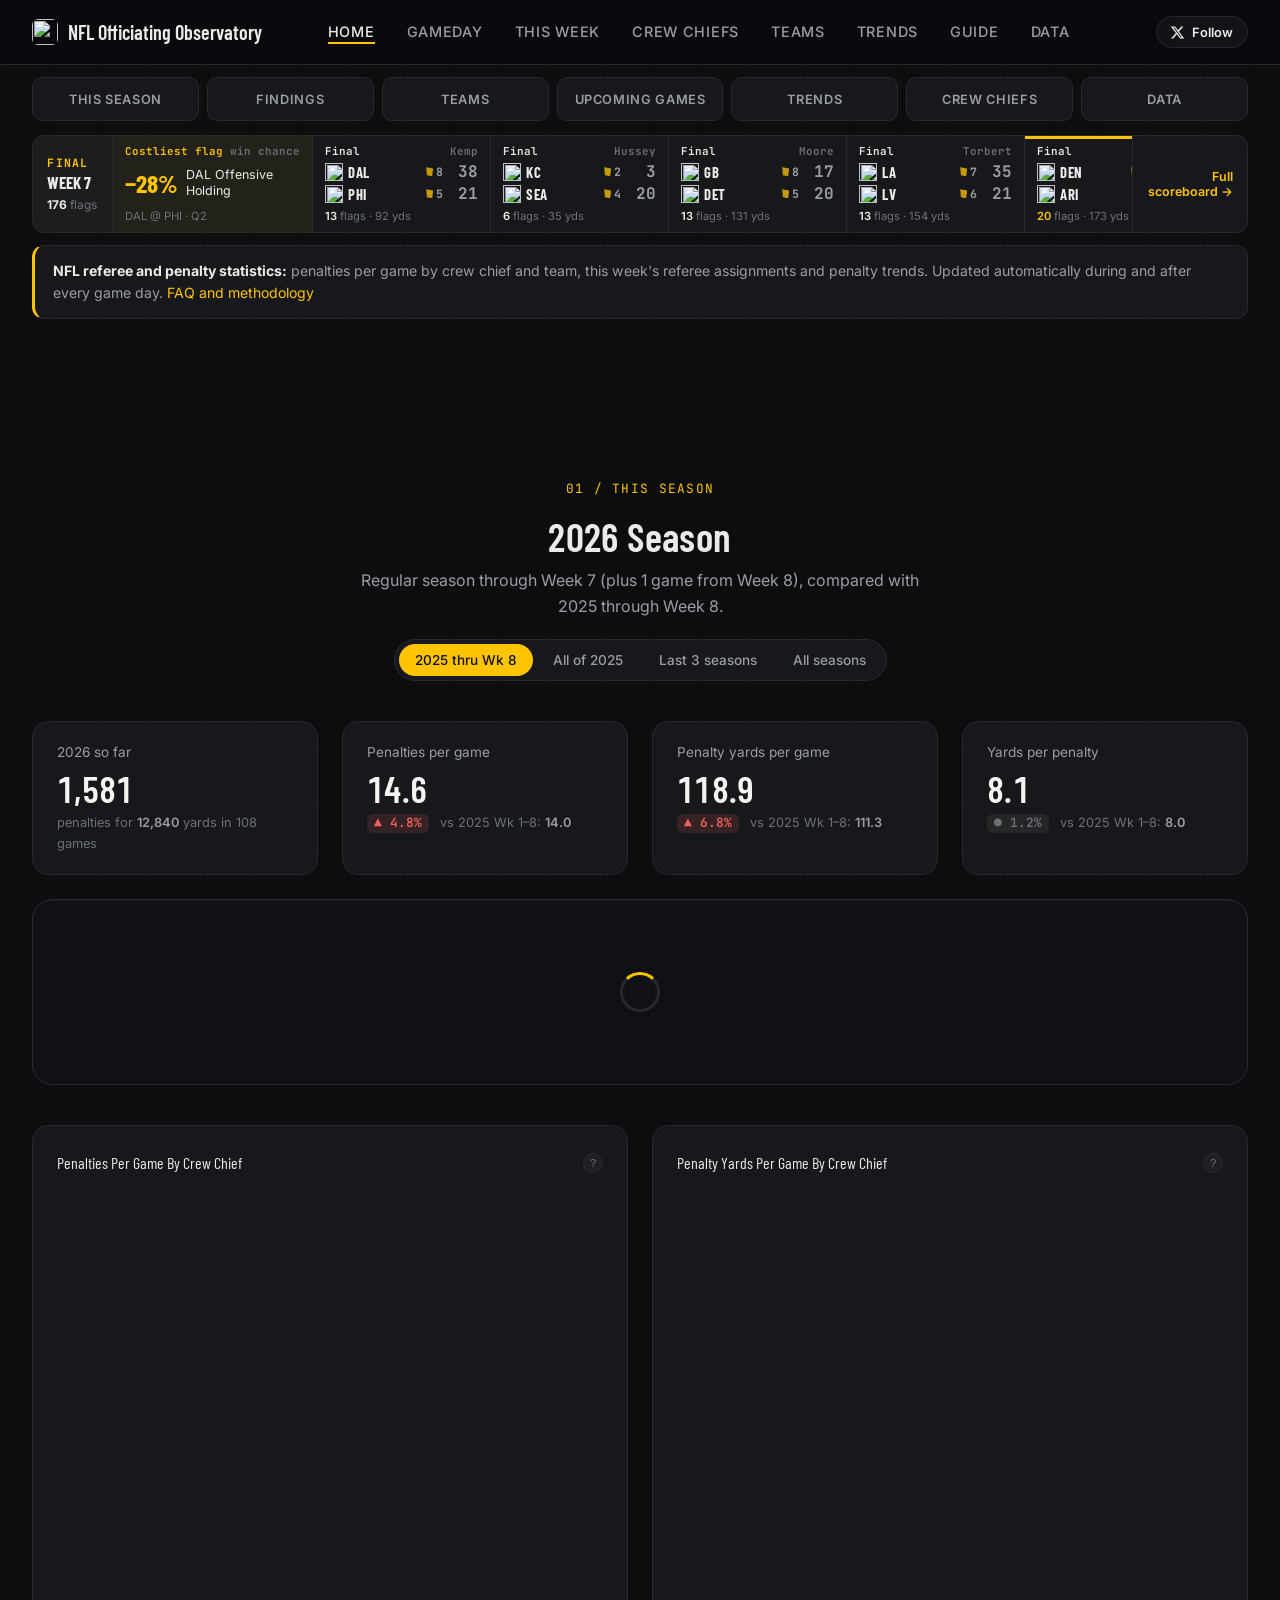
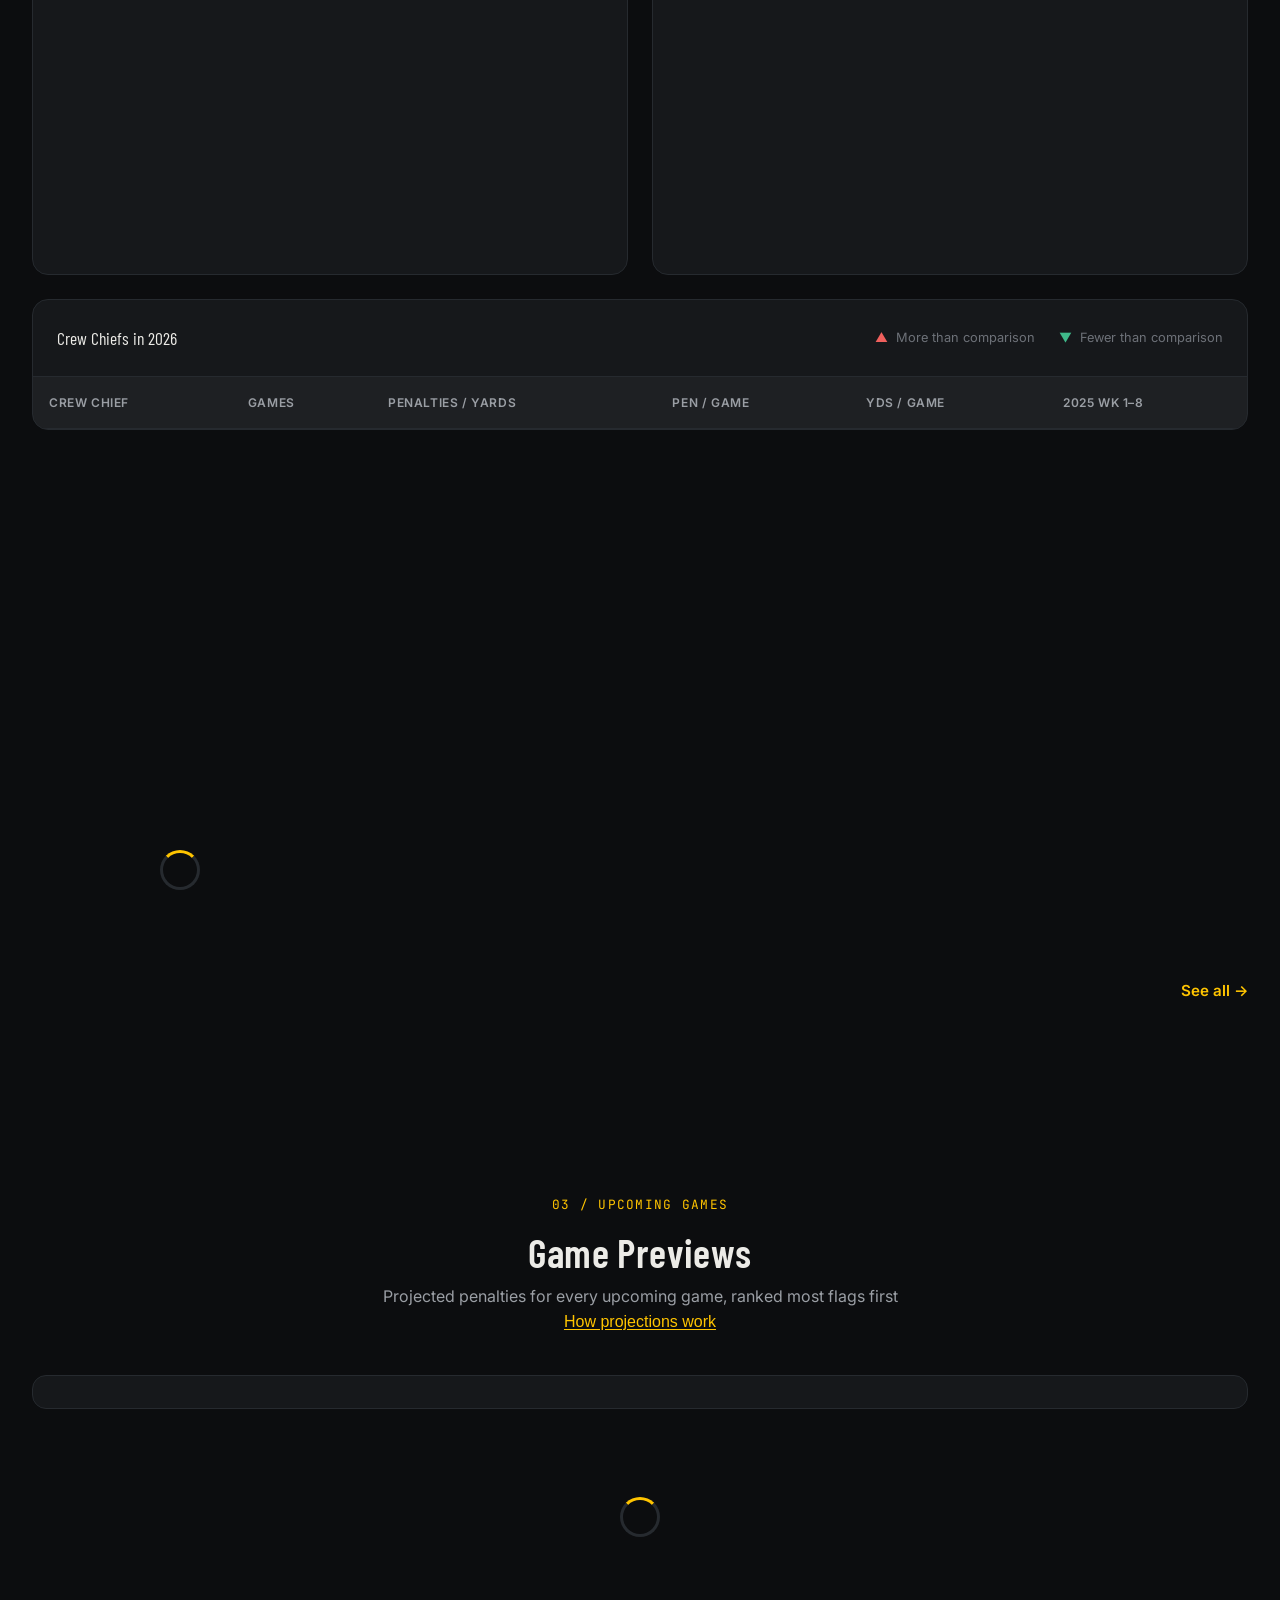
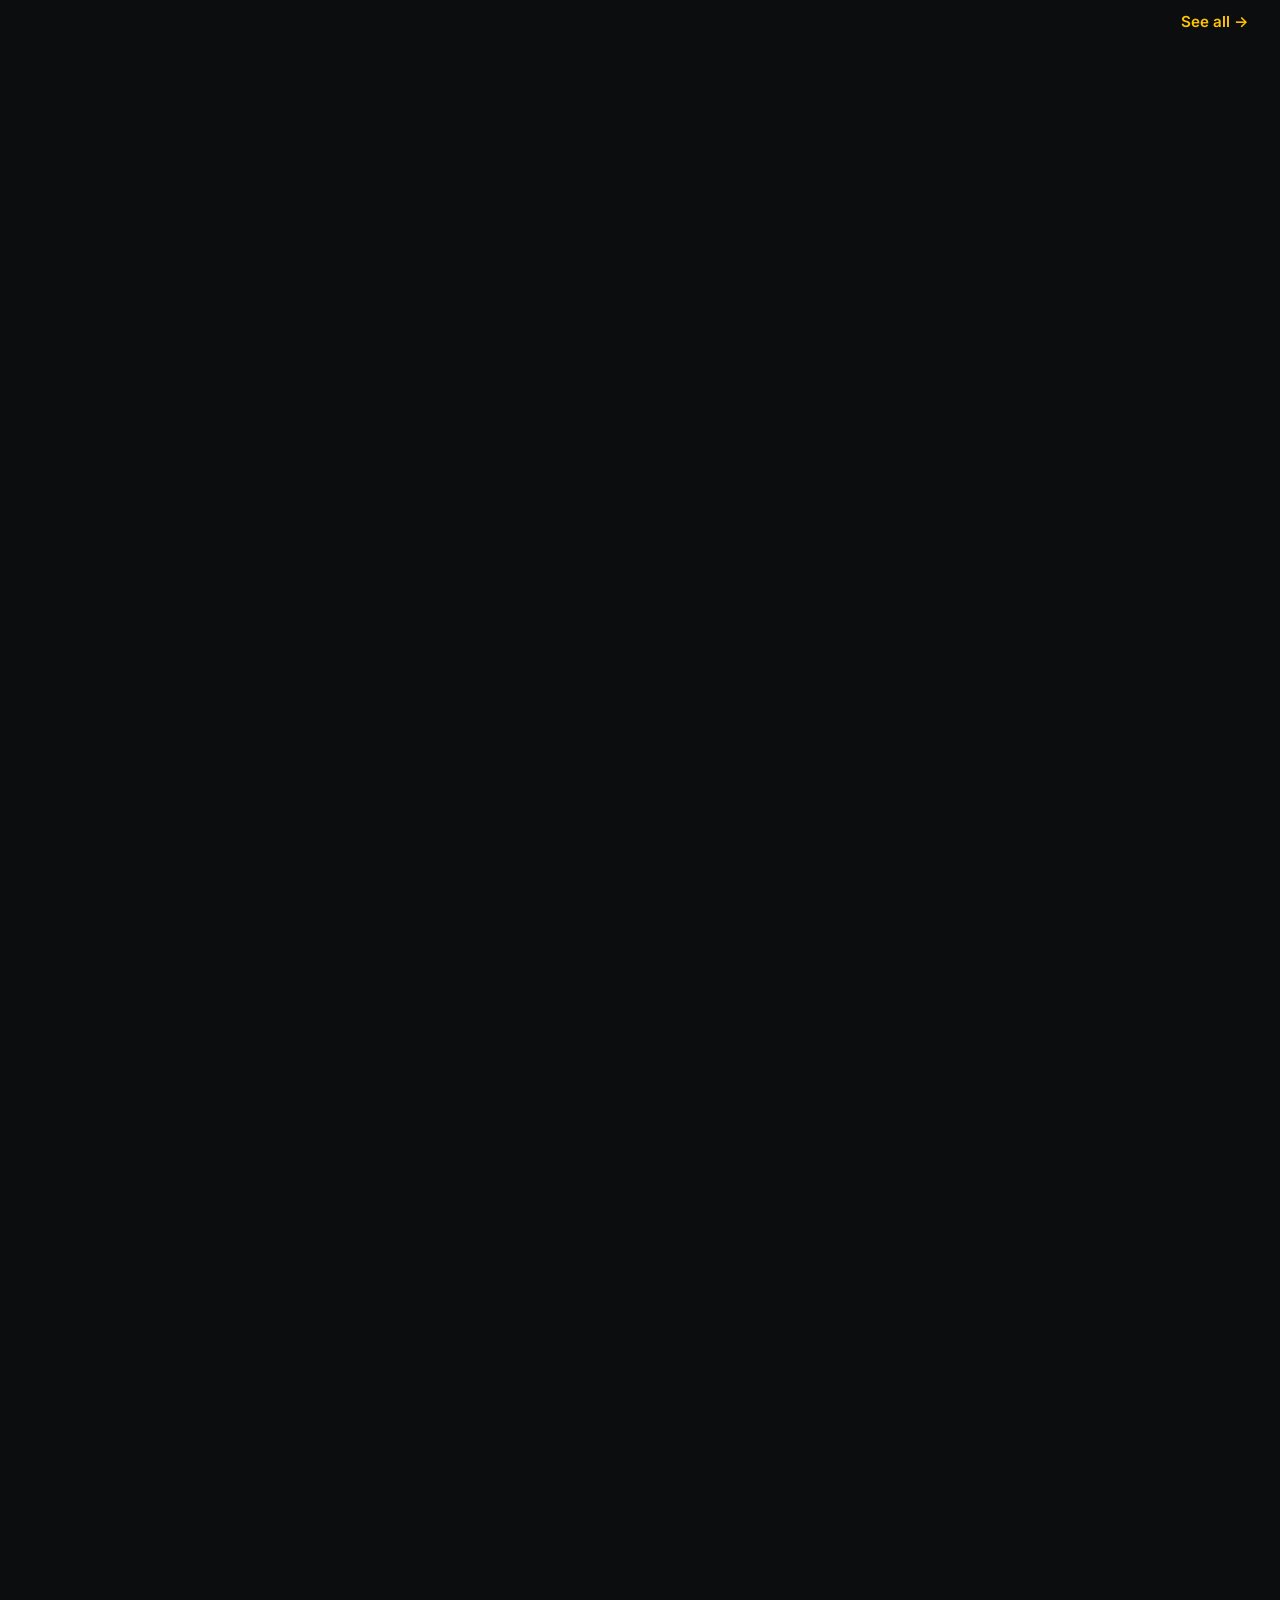
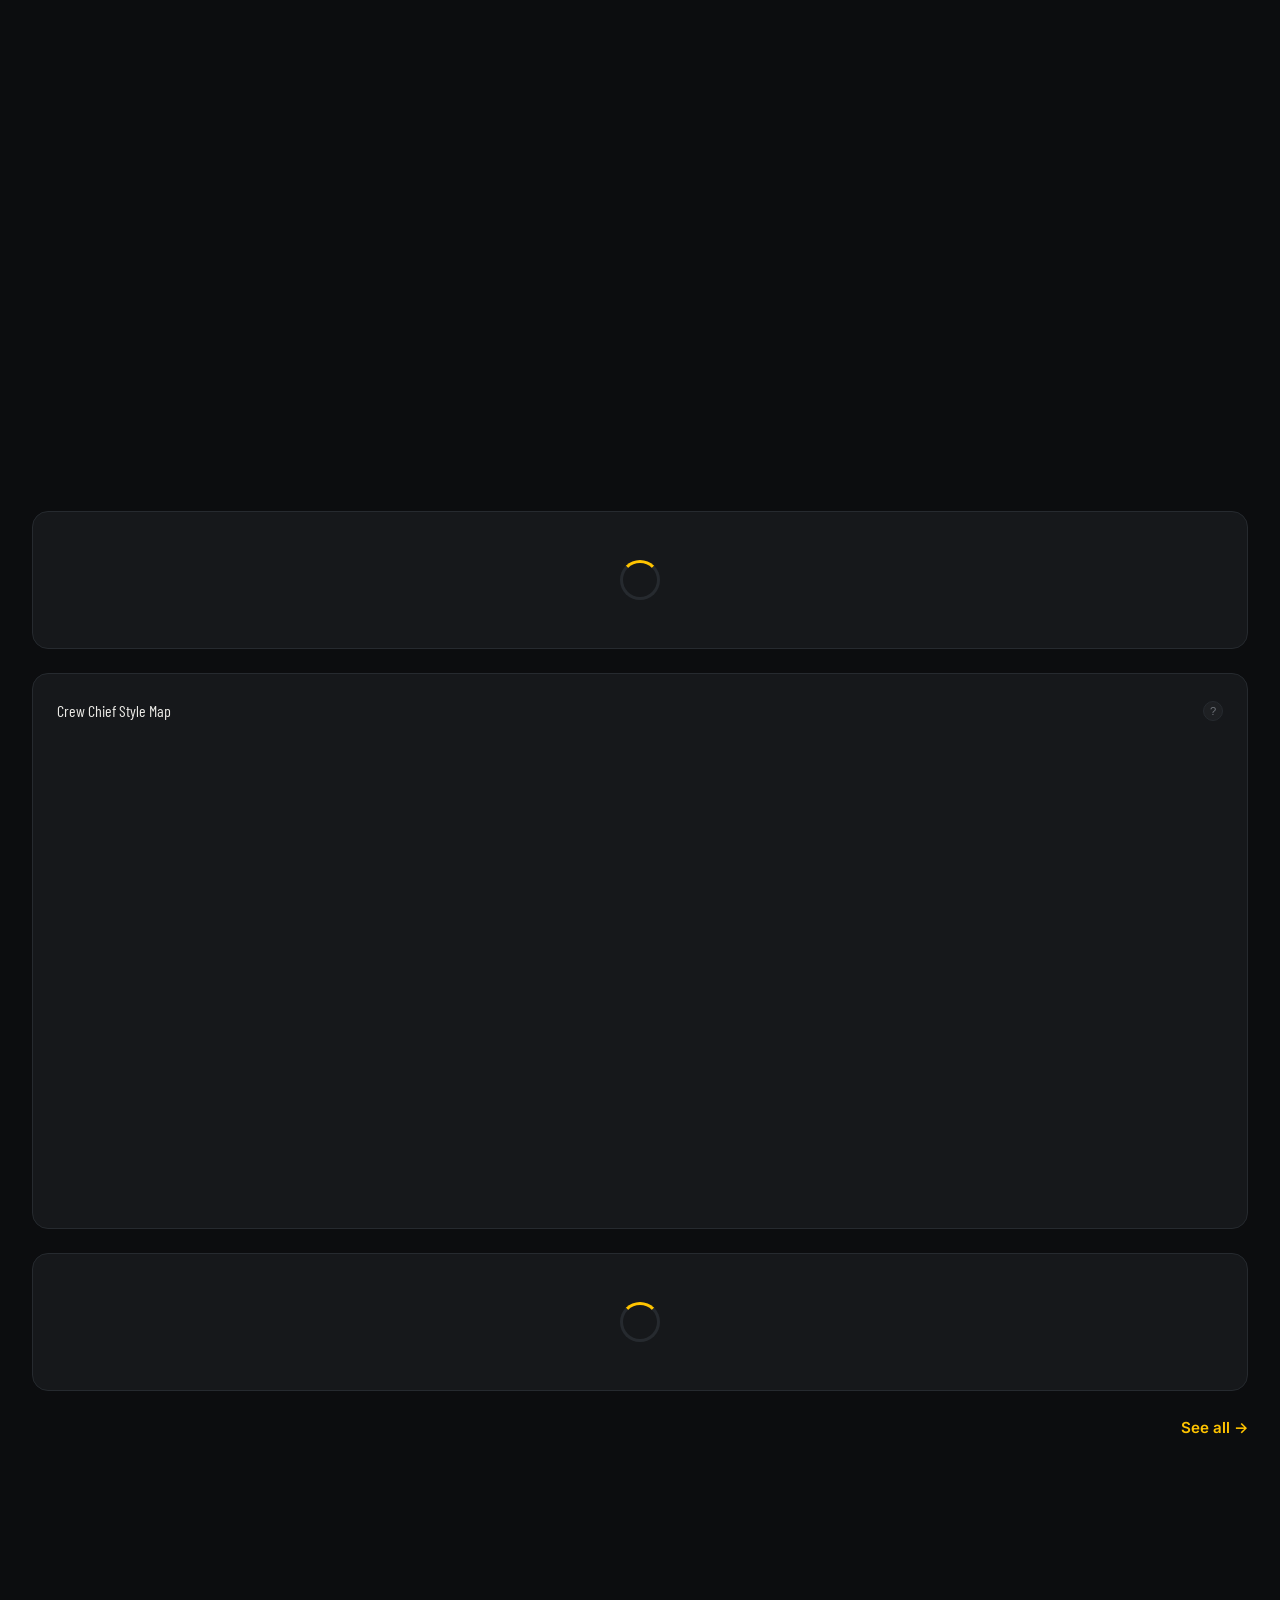
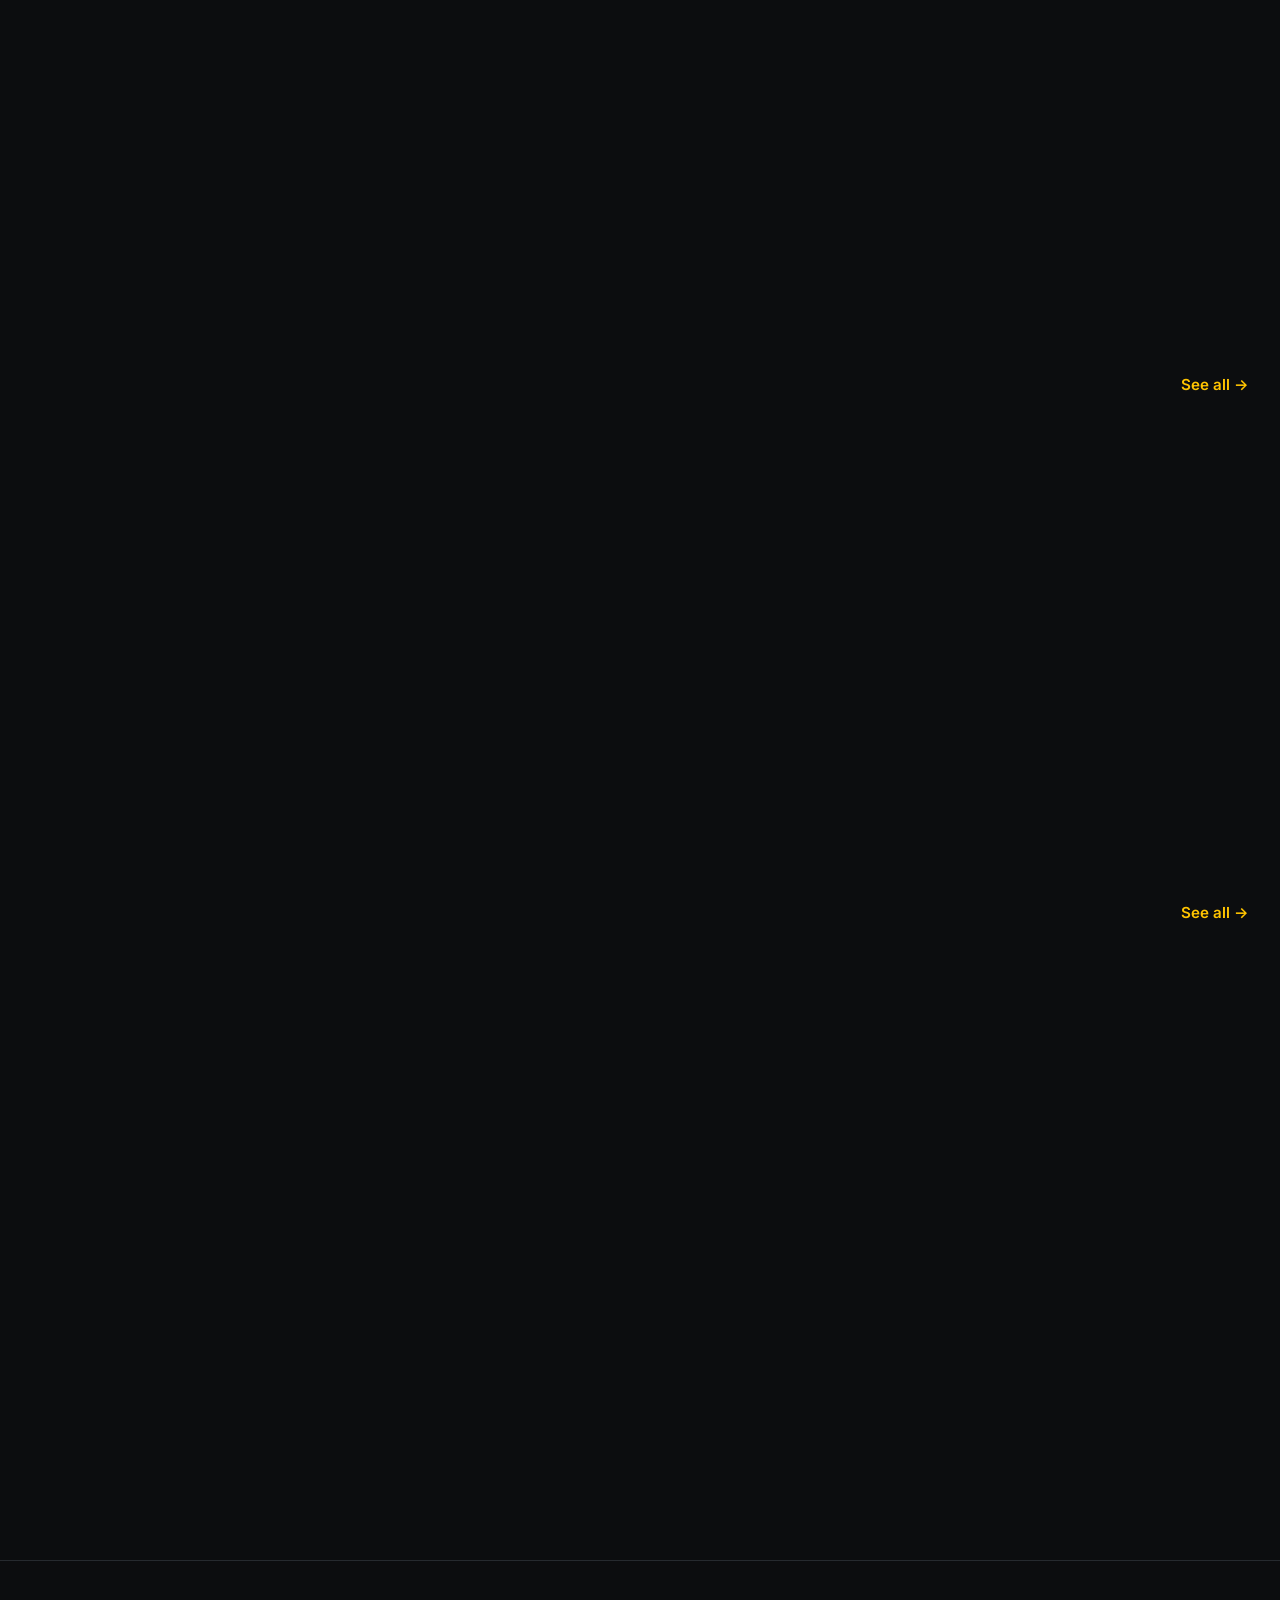
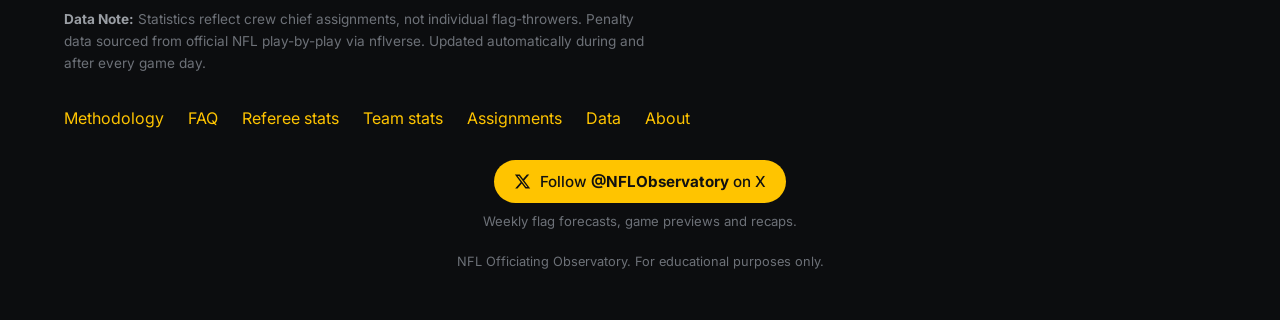
==== frontend/index.html @ 40e40a39 "Home: section tiles at the top; Data's See all goes to /crew/ (#153) Ty's decisions of 2026-10-31 wh" ====
<!DOCTYPE html>
<html lang="en">
<head>
    <meta charset="UTF-8">
    <meta name="viewport" content="width=device-width, initial-scale=1.0">
    <meta name="description" content="NFL referee and penalty statistics: penalties per game by crew chief and team, this week's referee assignments, penalty trends and flag projections. Updated automatically during and after every game day.">
    <title>NFL Referee &amp; Penalty Stats | NFL Officiating Observatory</title>
    <link rel="canonical" href="https://nflobservatory.com/">
    <meta property="og:type" content="website">
    <meta property="og:site_name" content="NFL Officiating Observatory">
    <meta property="og:title" content="NFL Referee &amp; Penalty Stats | NFL Officiating Observatory">
    <meta property="og:description" content="Penalties per game by crew chief and team, this week's referee assignments, penalty trends and flag projections. Updated automatically during and after every game day.">
    <meta property="og:url" content="https://nflobservatory.com/">
    <meta property="og:image" content="https://nflobservatory.com/og-image.png">
    <meta property="og:image:width" content="1200">
    <meta property="og:image:height" content="630">
    <meta name="twitter:card" content="summary_large_image">
    <meta name="twitter:site" content="@NFLObservatory">
    <script type="application/ld+json">{"@context":"https://schema.org","@type":"WebSite","name":"NFL Officiating Observatory","url":"https://nflobservatory.com/","description":"NFL referee and penalty statistics. Updated automatically during and after every game day.","publisher":{"@type":"Organization","name":"NFL Officiating Observatory","url":"https://nflobservatory.com/","logo":"https://nflobservatory.com/icon-512.png","sameAs":["https://x.com/NFLObservatory"]}}</script>

    <!-- Favicons -->
    <link rel="icon" href="favicon.ico" sizes="any">
    <link rel="icon" href="favicon.svg" type="image/svg+xml">
    <link rel="icon" href="favicon-32.png" type="image/png" sizes="32x32">
    <link rel="apple-touch-icon" href="apple-touch-icon.png">
    <link rel="manifest" href="site.webmanifest">
    <meta name="theme-color" content="#0c0d0f">
    
    <!-- Fonts -->
    <link rel="preconnect" href="https://fonts.googleapis.com">
    <link rel="preconnect" href="https://fonts.gstatic.com" crossorigin>
    <link href="https://fonts.googleapis.com/css2?family=Barlow+Condensed:wght@500;600;700&family=Inter:wght@400;500;600&family=JetBrains+Mono:wght@400;500&display=swap" rel="stylesheet">
    
    <!-- Chart.js -->
    <script src="https://cdn.jsdelivr.net/npm/chart.js@4.4.1/dist/chart.umd.js"
            integrity="sha384-dug+JxfBvklEQdJ4AYuBBAIScUz0bVN73xpy273gcAwHjb3qI0fXmuYNaNfdyYJG" crossorigin="anonymous"></script>
    
    <!-- Styles -->
    <link rel="stylesheet" href="css/styles.css">
    <link rel="stylesheet" href="css/static.css">
</head>
<body>
    <!-- Site menu: written by scripts/sync_nav.py from scripts/site_nav.py (#153); don't edit by hand -->
    <!-- nav:start -->
    <nav class="site-nav" id="siteNav" aria-label="Site">
        <a class="logo" href="/"><img src="/favicon.svg" alt="" class="logo-mark">NFL Officiating Observatory</a>
        <button class="nav-toggle" id="navToggle" type="button" aria-label="Open menu" aria-expanded="false" aria-controls="navLinks"><span></span><span></span><span></span></button>
        <div class="nav-links" id="navLinks"><a href="/" aria-current="page">Home</a><a href="/gameday/">Gameday</a><a href="/assignments/">This week</a><a href="/crew/">Crew chiefs</a><a href="/team/">Teams</a><a href="/trends/">Trends</a><a href="/guide/">Guide</a><a href="/dataset/">Data</a></div>
        <a class="nav-x" href="https://x.com/NFLObservatory" target="_blank" rel="noopener" aria-label="Follow @NFLObservatory on X" title="Follow @NFLObservatory on X"><svg class="x-logo" viewBox="0 0 24 24" aria-hidden="true"><path fill="currentColor" d="M18.244 2.25h3.308l-7.227 8.26 8.502 11.24H16.17l-5.214-6.817L4.99 21.75H1.68l7.73-8.835L1.254 2.25H8.08l4.713 6.231zm-1.161 17.52h1.833L7.084 4.126H5.117z"/></svg><span>Follow</span></a>
    </nav>
    <script>(() => {
        const nav = document.getElementById('siteNav'), toggle = document.getElementById('navToggle');
        if (!nav || !toggle) return;
        const setOpen = (open) => {
            nav.classList.toggle('nav-open', open);
            toggle.setAttribute('aria-expanded', String(open));
            toggle.setAttribute('aria-label', open ? 'Close menu' : 'Open menu');
        };
        toggle.addEventListener('click', (e) => { e.stopPropagation(); setOpen(!nav.classList.contains('nav-open')); });
        nav.querySelectorAll('.nav-links a').forEach(a => a.addEventListener('click', () => setOpen(false)));
        document.addEventListener('click', (e) => { if (!nav.contains(e.target)) setOpen(false); });
        document.addEventListener('keydown', (e) => { if (e.key === 'Escape') setOpen(false); });
        window.addEventListener('resize', () => { if (window.innerWidth > 768) setOpen(false); });
    })();</script>
    <!-- nav:end -->

    <!-- This week in NFL officiating: plain text in the page source so search engines and AI
         assistants can read it without running JavaScript (refreshed on every deploy by build_static.py) -->
    <div class="container tldr-strip">
        <!-- Section tiles (#153): jump to a section on this page. The site menu above goes to full pages. -->
        <div class="section-tiles" role="navigation" aria-label="Sections on this page">
            <a href="#season">This Season</a><a href="#insights">Findings</a><a href="#teams">Teams</a><a href="#previews">Upcoming Games</a><a href="#trends">Trends</a><a href="#referees">Crew Chiefs</a><a href="#data">Data</a>
        </div>
        <!-- Live flags strip: appears on game days, links to /gameday/ (js/livestrip.js) -->
        <a class="live-strip" id="liveStrip" href="/gameday/" hidden aria-label="Live flags: open the Gameday scoreboard"></a>
        <!-- SEO:SUMMARY -->
        <p class="tldr-text"><strong>NFL referee and penalty statistics:</strong> penalties per game by crew chief and team, this week's referee assignments and penalty trends. Updated automatically during and after every game day. <a href="/guide/">FAQ and methodology</a></p>
        <!-- /SEO:SUMMARY -->
    </div>
    <noscript><div class="container"><p>This dashboard needs JavaScript. Plain-text versions: <a href="/crew/">referee stats</a>, <a href="/team/">team penalty stats</a>, <a href="/assignments/">this week's assignments</a>, <a href="/trends/">penalty trends</a>, <a href="/guide/">guide and FAQ</a>, <a href="/dataset/">data downloads</a>.</p></div></noscript>

    <!-- This Season Section -->
    <section id="season">
        <div class="container">
            <div class="section-header">
                <div class="section-number">01 / THIS SEASON</div>
                <h2 class="section-title" id="seasonTitle">This Season vs Last</h2>
                <p class="section-subtitle" id="seasonSubtitle"><!-- SEO:SEASON_SUB -->Loading…<!-- /SEO:SEASON_SUB --></p>
                <div class="baseline-toggle" id="baselineToggle" role="group" aria-label="Compare against"></div>
            </div>

            <div id="seasonBody">
                <div class="season-league" id="seasonLeague">
                    <!-- SEO:SEASON_LEAGUE --><div class="loading"><div class="spinner"></div></div><!-- /SEO:SEASON_LEAGUE -->
                </div>

                <div class="scoreboard" id="scoreboard">
                <div class="loading"><div class="spinner"></div></div>
                </div>

                <div class="charts-grid">
                    <div class="chart-container">
                        <div class="chart-header">
                            <div class="chart-title">Penalties Per Game By Crew Chief</div>
                            <button class="info-trigger-small" onclick="openExplainer('season-penalties')">?</button>
                        </div>
                        <div class="chart-wrapper season-chart-wrapper">
                            <canvas id="seasonPenaltiesChart"></canvas>
                        </div>
                    </div>

                    <div class="chart-container">
                        <div class="chart-header">
                            <div class="chart-title">Penalty Yards Per Game By Crew Chief</div>
                            <button class="info-trigger-small" onclick="openExplainer('season-yards')">?</button>
                        </div>
                        <div class="chart-wrapper season-chart-wrapper">
                            <canvas id="seasonYardsChart"></canvas>
                        </div>
                    </div>
                </div>

                <div class="table-container season-table">
                    <div class="table-header">
                        <div class="table-title" id="seasonTableTitle">Crew Chiefs This Season</div>
                        <div class="table-legend">
                            <span class="legend-item"><span class="pct-up">▲</span> More than comparison</span>
                            <span class="legend-item"><span class="pct-down">▼</span> Fewer than comparison</span>
                        </div>
                    </div>
                    <div class="table-scroll">
                        <table>
                            <thead>
                                <tr>
                                    <th>Crew Chief</th>
                                    <th>Games</th>
                                    <th>Penalties / Yards</th>
                                    <th>Pen / Game</th>
                                    <th>Yds / Game</th>
                                    <th id="seasonPrevHeader">Comparison</th>
                                </tr>
                            </thead>
                            <tbody id="seasonTableBody"><!-- SEO:SEASON_TABLE --><!-- /SEO:SEASON_TABLE --></tbody>
                        </table>
                    </div>
                </div>
            </div>
        </div>
    </section>

    <!-- Teams Section -->
    <section id="teams">
        <div class="container">
            <div class="section-header fade-in">
                <div class="section-number">02 / TEAMS</div>
                <h2 class="section-title">Team Discipline</h2>
                <p class="section-subtitle" id="teamsSubtitle">Pick a division, then a team for its full penalty profile. Updated automatically during and after every game day.</p>
            </div>
            <div class="division-grid" id="divisionGrid">
                <!-- SEO:DIVISIONS --><div class="loading"><div class="spinner"></div></div><!-- /SEO:DIVISIONS -->
            </div>
            <div class="division-teams" id="divisionTeams"></div>
            <p class="see-all"><a href="/team/" aria-label="See all teams">See all →</a></p>
        </div>
    </section>

    <!-- Game Previews Section -->
    <section id="previews">
        <div class="container">
            <div class="section-header">
                <div class="section-number">03 / UPCOMING GAMES</div>
                <h2 class="section-title" id="previewsTitle">Game Previews</h2>
                <p class="section-subtitle" id="previewsSubtitle">
                    Projected penalties for every upcoming game, ranked most flags first
                    <button class="info-trigger-inline" onclick="openExplainer('previews')">How projections work</button>
                </p>
            </div>
            <div class="track-record" id="trackRecord"></div>
            <div class="preview-grid" id="previewGrid">
                <!-- SEO:PREVIEWS --><div class="loading"><div class="spinner"></div></div><!-- /SEO:PREVIEWS -->
            </div>
            <p class="preview-credit" id="previewCredit"></p>
            <p class="see-all"><a href="/assignments/" aria-label="See all of this week's games">See all →</a></p>
        </div>
    </section>

    <!-- Trends Section -->
    <section id="trends">
        <div class="container">
            <div class="section-header fade-in">
                <div class="section-number">04 / LEAGUE TRENDS</div>
                <h2 class="section-title">The Big Picture</h2>
                <p class="section-subtitle">How officiating patterns have evolved across seasons</p>
            </div>
            
            <div class="charts-grid fade-in">
                <div class="chart-container">
                    <div class="chart-header">
                        <div class="chart-title">Penalties Per Game By Season</div>
                        <button class="info-trigger-small" onclick="openExplainer('season-trend')">?</button>
                    </div>
                    <p class="chart-sub" id="seasonChartSub"></p>
                    <div class="chart-wrapper">
                        <canvas id="seasonChart"></canvas>
                    </div>
                </div>

                <div class="chart-container">
                    <div class="chart-header">
                        <div class="chart-title">Penalties Per Game By Quarter</div>
                        <button class="info-trigger-small" onclick="openExplainer('quarter-penalties')">?</button>
                    </div>
                    <p class="chart-sub" id="quarterChartSub"></p>
                    <div class="chart-controls" id="quarterControls"></div>
                    <div class="chart-wrapper">
                        <canvas id="quarterChart"></canvas>
                    </div>
                </div>

                <div class="chart-container chart-wide">
                    <div class="chart-header">
                        <div class="chart-title">Penalties Per Game By Week Of Season</div>
                        <button class="info-trigger-small" onclick="openExplainer('week-of-season')">?</button>
                    </div>
                    <p class="week-takeaway" id="weekTakeaway"></p>
                    <div class="week-chips" id="weekChips" role="group" aria-label="Seasons shown"></div>
                    <div class="chart-wrapper">
                        <canvas id="weekChart"></canvas>
                    </div>
                    <div class="week-foot">
                        <span id="weekNote" class="modal-muted"></span>
                    </div>
                </div>
                
                <div class="chart-container chart-wide">
                    <div class="chart-header">
                        <div class="chart-title">Share Of All Flags By Penalty Type</div>
                        <button class="info-trigger-small" onclick="openExplainer('penalty-types')">?</button>
                    </div>
                    <p class="chart-sub" id="typeChartSub"></p>
                    <div class="chart-controls" id="typeControls"></div>
                    <div class="chart-wrapper">
                        <canvas id="typeChart"></canvas>
                    </div>
                </div>
                
                <div class="chart-container chart-wide">
                    <div class="chart-header">
                        <div class="chart-title">Crew Chief Flag Rates</div>
                        <button class="info-trigger-small" onclick="openExplainer('penalties-by-ref')">?</button>
                    </div>
                    <p class="chart-sub" id="biasChartSub"></p>
                    <div class="chart-controls" id="crewControls"></div>
                    <div class="chart-wrapper">
                        <canvas id="biasChart"></canvas>
                    </div>
                </div>
            </div>

            <div class="table-container type-trends" id="typeTrends">
                <div class="loading"><div class="spinner"></div></div>
            </div>

            <div class="charts-grid style-map-grid">
                <div class="chart-container chart-wide style-map">
                    <div class="chart-header">
                        <div class="chart-title">Crew Chief Style Map</div>
                        <button class="info-trigger-small" onclick="openExplainer('crew-style-map')">?</button>
                    </div>
                    <p class="chart-sub" id="styleMapSub"></p>
                    <div class="chart-controls" id="styleControls"></div>
                    <div class="chart-wrapper">
                        <canvas id="styleMap"></canvas>
                    </div>
                </div>
            </div>

            <div class="table-container flag-cost" id="flagCost">
                <div class="loading"><div class="spinner"></div></div>
            </div>
            <p class="see-all"><a href="/trends/" aria-label="See all trends">See all →</a></p>
        </div>
    </section>

    <!-- Referees Section -->
    <section id="referees">
        <div class="container">
            <div class="section-header fade-in">
                <div class="section-number">05 / CREW CHIEF PROFILES</div>
                <h2 class="section-title">Meet The Officials</h2>
                <p class="section-subtitle">
                    This season vs last season vs all years, ranked by this season's penalties per game. Click any crew chief for their full profile
                    <button class="info-trigger-inline" onclick="openExplainer('crew-chief')">What's a crew chief?</button>
                </p>
            </div>
            
            <div class="referee-grid fade-in" id="refereeGrid">
                <!-- SEO:REFEREES --><div class="loading"><div class="spinner"></div></div><!-- /SEO:REFEREES -->
            </div>
            <p class="see-all"><a href="/crew/" aria-label="See all crew chiefs">See all →</a></p>
        </div>
    </section>

    <!-- Data Table Section -->
    <section id="data">
        <div class="container">
            <div class="section-header fade-in">
                <div class="section-number">06 / FULL DATA</div>
                <h2 class="section-title">Complete Crew Chief Stats</h2>
                <p class="section-subtitle">Every crew chief <span data-window="dataStart">in the data</span>, most games first</p>
            </div>

            
            <div class="table-container fade-in" id="dataTable">
                <div class="table-header">
                    <div class="table-title">Crew Chief Career Statistics (regular season, <span data-window="career">seasons before this one</span>)</div>
                    <div class="table-legend">
                        <span class="legend-item"><span class="legend-dot high"></span> Home Bias above 5 pts</span>
                        <span class="legend-item"><span class="legend-dot low"></span> Home Bias below 0</span>
                    </div>
                </div>
                <div class="table-scroll">
                    <table>
                        <thead>
                            <tr>
                                <th>Crew Chief</th>
                                <th>Games <button class="th-info" onclick="openExplainer('games')">?</button></th>
                                <th>Avg/Game <button class="th-info" onclick="openExplainer('avg-per-game')">?</button></th>
                                <th>Range</th>
                                <th>Home Bias <button class="th-info" onclick="openExplainer('home-bias')">?</button></th>
                                <th>Consistency <button class="th-info" onclick="openExplainer('consistency')">?</button></th>
                            </tr>
                        </thead>
                        <tbody><!-- SEO:DATA_TABLE --><!-- /SEO:DATA_TABLE --></tbody>
                    </table>
                </div>
            </div>
            <p class="see-all"><a href="/crew/" aria-label="See all crew chief stats">See all →</a></p>
        </div>
    </section>

    <!-- Key Insights Carousel -->
    <section id="insights">
        <div class="container">
            <div class="section-header fade-in">
                <div class="section-number">07 / KEY FINDINGS</div>
                <h2 class="section-title">What The Data Shows</h2>
                <p class="section-subtitle">Swipe through headline discoveries from five seasons of penalty data</p>
            </div>
            
            <!-- Carousel -->
            <div class="carousel-container fade-in">
                <button class="carousel-btn carousel-prev" onclick="moveCarousel(-1)">&lt;</button>
                
                <div class="carousel-track" id="insightsCarousel">
                    <!-- Populated by JS -->
                    <div class="loading"><div class="spinner"></div></div>
                </div>
                
                <button class="carousel-btn carousel-next" onclick="moveCarousel(1)">&gt;</button>
            </div>
            
            <!-- Carousel dots -->
            <div class="carousel-dots" id="carouselDots"></div>
        </div>
    </section>

    <!-- Footer -->
    <footer>
        <div class="container">
            <div class="footer-content">
                <div class="footer-disclaimer">
                    <strong>Data Note:</strong> Statistics reflect crew chief assignments, not individual flag-throwers. 
                    Penalty data sourced from official NFL play-by-play via nflverse. Updated automatically during and after every game day.
                </div>
                <div class="footer-links">
                    <a href="/guide/#methodology">Methodology</a>
                    <a href="/guide/">FAQ</a>
                    <a href="/crew/">Referee stats</a>
                    <a href="/team/">Team stats</a>
                    <a href="/assignments/">Assignments</a>
                    <a href="/dataset/">Data</a>
                    <a href="/guide/#about">About</a>
                </div>
            </div>
            <div class="footer-follow">
                <a class="follow-x" href="https://x.com/NFLObservatory" target="_blank" rel="noopener">
                    <svg class="x-logo" viewBox="0 0 24 24" aria-hidden="true"><path fill="currentColor" d="M18.244 2.25h3.308l-7.227 8.26 8.502 11.24H16.17l-5.214-6.817L4.99 21.75H1.68l7.73-8.835L1.254 2.25H8.08l4.713 6.231zm-1.161 17.52h1.833L7.084 4.126H5.117z"/></svg><span>Follow <strong>@NFLObservatory</strong> on X</span>
                </a>
                <p>Weekly flag forecasts, game previews and recaps.</p>
            </div>
            <p class="footer-copyright">
                NFL Officiating Observatory. For educational purposes only.
            </p>
        </div>
    </footer>

    <!-- Referee Modal -->
    <div class="modal-overlay" id="modal">
        <div class="modal">
            <div class="modal-header">
                <button class="modal-close" onclick="closeModal()">X</button>
                <h2 class="modal-title" id="modalTitle">Crew Chief Name</h2>
                <p class="modal-subtitle" id="modalSubtitle">X seasons - Y games</p>
                <div class="modal-actions">
                    <button class="modal-share" id="modalShare" onclick="copyModalLink()">Copy link</button>
                    <button class="modal-share" id="modalExportPng" onclick="exportModal('png')">Save PNG</button>
                    <button class="modal-share" id="modalExportPdf" onclick="exportModal('pdf')">Save PDF</button>
                </div>
            </div>
            <div class="modal-body" id="modalBody">
                <div class="loading"><div class="spinner"></div></div>
            </div>
        </div>
    </div>

    <!-- Explainer Modal -->
    <div class="explainer-overlay" id="explainerModal">
        <div class="explainer-modal">
            <button class="explainer-modal-close" onclick="closeExplainer()">X</button>
            <h3 id="explainerTitle">Title</h3>
            <div id="explainerContent">Content</div>
        </div>
    </div>

    <!-- Main Application Script -->
    <script src="js/app.js"></script>
    <script src="js/livestrip.js" defer></script>

    <!-- Cloudflare Web Analytics (cookieless; token is public by design) -->
    <script type='module' src='https://static.cloudflareinsights.com/beacon.min.js' data-cf-beacon='{"token": "77bd1d7e32bb4f60ad87189467fae090"}'></script>
    <!-- End Cloudflare Web Analytics -->
</body>
</html>
---- frontend/css/styles.css ----
/* =============================================================================
   NFL Officiating Observatory - Main Styles v2
   With carousel, tooltips, and explainer modals
   ============================================================================= */

/* -----------------------------------------------------------------------------
   CSS Variables
   ----------------------------------------------------------------------------- */
:root {
    /* Theme A · "Penalty Flag": neutral graphite UI, one accent (flag yellow).
       Color carries meaning only: yellow = where to look, white = this season's data,
       gray = history, red/green = more/fewer flags, team colors = teams. */
    --bg-primary: #0c0d0f;
    --bg-secondary: #121417;
    --bg-card: #16181b;
    --bg-glass: rgba(255, 255, 255, 0.035);

    --text-primary: #ecebe7;
    --text-secondary: #9a9ea4;
    --text-muted: #6d7178;

    --accent: #ffc400;                       /* penalty-flag yellow (matches favicon) */
    --accent-hover: #ffd54d;
    --accent-soft: rgba(255, 196, 0, 0.22);
    --data: #f5f4f0;                          /* numbers + this-season bars */
    --data-hist: #4a4e55;                     /* history / comparison */

    /* legacy names kept so older rules still resolve */
    --accent-cyan: var(--accent);
    --accent-purple: var(--text-secondary);
    --accent-orange: #e8894a;
    --accent-green: #3fb98a;
    --accent-red: #f0605d;
    --accent-yellow: #ffc400;
    --accent-gold: #ffc400;

    --border-subtle: #262a2f;
    --border-glow: rgba(255, 196, 0, 0.35);

    --font-display: 'Barlow Condensed', 'Oswald', system-ui, sans-serif;
    --font-body: 'Inter', system-ui, sans-serif;
    --font-mono: 'JetBrains Mono', 'Fira Code', monospace;

    --section-padding: clamp(3rem, 8vw, 6rem);
    --card-padding: 1.5rem;
    --gap-sm: 0.75rem;
    --gap-md: 1.5rem;
    --gap-lg: 2.5rem;

    --blur-glass: 12px;
    --shadow-glow: 0 0 0 1px rgba(255, 196, 0, 0.12), 0 8px 30px rgba(0, 0, 0, 0.45);
    --transition-base: 0.3s cubic-bezier(0.4, 0, 0.2, 1);
}

/* -----------------------------------------------------------------------------
   Reset & Base
   ----------------------------------------------------------------------------- */
*, *::before, *::after {
    box-sizing: border-box;
    margin: 0;
    padding: 0;
}

html {
    scroll-behavior: smooth;
    -webkit-font-smoothing: antialiased;
}

body {
    font-family: var(--font-body);
    background: var(--bg-primary);
    color: var(--text-primary);
    line-height: 1.6;
    min-height: 100vh;
    overflow-x: hidden;
}

body::before {
    content: '';
    position: fixed;
    inset: 0;
    background-image: 
        linear-gradient(rgba(255,255,255,0.02) 1px, transparent 1px),
        linear-gradient(90deg, rgba(255,255,255,0.02) 1px, transparent 1px);
    background-size: 50px 50px;
    pointer-events: none;
    z-index: -1;
}

a {
    color: var(--accent);
    text-decoration: none;
    transition: color var(--transition-base);
}

a:hover { color: var(--accent-hover); }

/* -----------------------------------------------------------------------------
   Typography
   ----------------------------------------------------------------------------- */
h1, h2, h3, h4 {
    font-family: var(--font-display);
    font-weight: 600;
    line-height: 1.2;
}

h1 { font-size: clamp(2.5rem, 6vw, 4rem); }
h2 { font-size: clamp(1.75rem, 4vw, 2.5rem); }
h3 { font-size: clamp(1.25rem, 2vw, 1.5rem); }

/* -----------------------------------------------------------------------------
   Layout
   ----------------------------------------------------------------------------- */
.container {
    width: 100%;
    max-width: 1400px;
    margin: 0 auto;
    padding: 0 clamp(1rem, 4vw, 2rem);
}

section {
    padding: var(--section-padding) 0;
}

/* -----------------------------------------------------------------------------
   Navigation
   ----------------------------------------------------------------------------- */
nav {
    position: fixed;
    top: 0;
    left: 0;
    right: 0;
    z-index: 1000;
    padding: 1rem 2rem;
    background: rgba(10, 10, 15, 0.9);
    backdrop-filter: blur(var(--blur-glass));
    border-bottom: 1px solid var(--border-subtle);
    display: flex;
    justify-content: space-between;
    align-items: center;
}

.logo {
    font-family: var(--font-display);
    font-size: 1.25rem;
    font-weight: 600;
}

.nav-links {
    display: flex;
    gap: 2rem;
}

.nav-links a {
    color: var(--text-secondary);
    font-size: 0.9rem;
    font-weight: 500;
    text-transform: uppercase;
    letter-spacing: 0.05em;
}

.nav-links a:hover { color: var(--accent); }

/* -----------------------------------------------------------------------------
   Hero Section
   ----------------------------------------------------------------------------- */
.hero {
    min-height: 100vh;
    display: flex;
    flex-direction: column;
    justify-content: center;
    align-items: center;
    text-align: center;
    padding: 6rem 2rem 4rem;
}

.hero-badge {
    display: inline-block;
    padding: 0.5rem 1rem;
    background: var(--bg-glass);
    border: 1px solid var(--border-subtle);
    border-radius: 100px;
    font-size: 0.75rem;
    font-weight: 600;
    letter-spacing: 0.1em;
    color: var(--accent);
    margin-bottom: 1.5rem;
    animation: pulse 3s ease-in-out infinite;
}

@keyframes pulse {
    0%, 100% { opacity: 1; }
    50% { opacity: 0.7; }
}

.hero h1 {
    margin-bottom: 1rem;
    max-width: 900px;
}

.hero h1 span {
    background: linear-gradient(135deg, var(--accent-gold), var(--accent-orange));
    -webkit-background-clip: text;
    -webkit-text-fill-color: transparent;
    background-clip: text;
}

.hero-subtitle {
    font-size: clamp(1rem, 2vw, 1.25rem);
    color: var(--text-secondary);
    max-width: 700px;
    margin-bottom: 3rem;
}

.hero-disclaimer {
    margin-top: 2rem;
}

/* Stats Grid */
.stats-grid {
    display: grid;
    grid-template-columns: repeat(auto-fit, minmax(180px, 1fr));
    gap: var(--gap-md);
    width: 100%;
    max-width: 900px;
}

.stat-card {
    background: var(--bg-card);
    backdrop-filter: blur(var(--blur-glass));
    border: 1px solid var(--border-subtle);
    border-radius: 16px;
    padding: var(--card-padding);
    transition: all var(--transition-base);
}

.stat-card:hover {
    border-color: var(--border-glow);
    box-shadow: var(--shadow-glow);
    transform: translateY(-4px);
}

.stat-value {
    font-family: var(--font-display);
    font-size: 2.5rem;
    font-weight: 700;
    background: var(--data);
    -webkit-background-clip: text;
    -webkit-text-fill-color: transparent;
    background-clip: text;
}

.stat-label {
    font-size: 0.85rem;
    color: var(--text-secondary);
    text-transform: uppercase;
    letter-spacing: 0.05em;
    margin-top: 0.25rem;
}

/* -----------------------------------------------------------------------------
   Crew Chief Explainer Banner
   ----------------------------------------------------------------------------- */
.explainer-banner {
    background: var(--bg-glass);
    border-top: 1px solid var(--border-subtle);
    border-bottom: 1px solid var(--border-subtle);
    padding: 1.5rem 0;
}

.explainer-banner.hidden {
    display: none;
}

.explainer-content {
    display: flex;
    align-items: flex-start;
    gap: 1.5rem;
}

.explainer-icon {
    font-size: 2rem;
    flex-shrink: 0;
}

.explainer-text h3 {
    font-size: 1rem;
    margin-bottom: 0.5rem;
    color: var(--accent);
}

.explainer-text p {
    font-size: 0.9rem;
    color: var(--text-secondary);
    line-height: 1.6;
}

.explainer-text em {
    color: var(--text-primary);
    font-style: italic;
}

.explainer-text strong {
    color: var(--accent);
}

.explainer-close {
    background: none;
    border: none;
    color: var(--text-muted);
    font-size: 1.5rem;
    cursor: pointer;
    padding: 0.5rem;
    margin-left: auto;
    transition: color var(--transition-base);
}

.explainer-close:hover {
    color: var(--text-primary);
}

/* -----------------------------------------------------------------------------
   Info Triggers (? buttons)
   ----------------------------------------------------------------------------- */
.info-trigger {
    background: var(--bg-glass);
    border: 1px solid var(--border-subtle);
    color: var(--text-secondary);
    padding: 0.5rem 1rem;
    border-radius: 100px;
    font-size: 0.85rem;
    cursor: pointer;
    transition: all var(--transition-base);
}

.info-trigger:hover {
    border-color: var(--accent);
    color: var(--accent);
}

.info-trigger-inline {
    background: none;
    border: none;
    color: var(--accent);
    font-size: inherit;
    cursor: pointer;
    text-decoration: underline;
    text-underline-offset: 2px;
}

.info-trigger-small,
.th-info {
    background: var(--bg-glass);
    border: 1px solid var(--border-subtle);
    color: var(--text-muted);
    width: 20px;
    height: 20px;
    border-radius: 50%;
    font-size: 0.7rem;
    cursor: pointer;
    transition: all var(--transition-base);
    display: inline-flex;
    align-items: center;
    justify-content: center;
    margin-left: 0.5rem;
    vertical-align: middle;
}

.info-trigger-small:hover,
.th-info:hover {
    border-color: var(--accent);
    color: var(--accent);
}

/* -----------------------------------------------------------------------------
   Section Headers
   ----------------------------------------------------------------------------- */
.section-header {
    text-align: center;
    margin-bottom: var(--gap-lg);
}

.section-number {
    font-family: var(--font-mono);
    font-size: 0.8rem;
    color: var(--accent);
    letter-spacing: 0.1em;
    margin-bottom: 0.75rem;
}

.section-title {
    margin-bottom: 0.5rem;
}

.section-subtitle {
    color: var(--text-secondary);
    max-width: 600px;
    margin: 0 auto;
}

/* -----------------------------------------------------------------------------
   Carousel
   ----------------------------------------------------------------------------- */
.carousel-container {
    position: relative;
    max-width: 1200px;
    margin: 0 auto;
    padding: 0 3rem;
}

.carousel-track {
    display: flex;
    gap: 1.5rem;
    overflow-x: auto;
    scroll-snap-type: x mandatory;
    scrollbar-width: none;
    -ms-overflow-style: none;
    padding: 1rem 0;
}

.carousel-track::-webkit-scrollbar {
    display: none;
}

.carousel-btn {
    position: absolute;
    top: 50%;
    transform: translateY(-50%);
    background: var(--bg-card);
    border: 1px solid var(--border-subtle);
    color: var(--text-primary);
    width: 48px;
    height: 48px;
    border-radius: 50%;
    font-size: 1.5rem;
    cursor: pointer;
    transition: all var(--transition-base);
    z-index: 10;
}

.carousel-btn:hover {
    background: var(--accent);
    color: var(--bg-primary);
    border-color: var(--accent);
}

.carousel-prev { left: 0; }
.carousel-next { right: 0; }

.carousel-dots {
    display: flex;
    justify-content: center;
    gap: 0.5rem;
    margin-top: 1.5rem;
}

.carousel-dot {
    width: 8px;
    height: 8px;
    border-radius: 50%;
    background: var(--border-subtle);
    cursor: pointer;
    transition: all var(--transition-base);
}

.carousel-dot.active {
    background: var(--accent);
    transform: scale(1.3);
}

/* Insight Cards (in carousel) */
.insight-card {
    flex: 0 0 350px;
    scroll-snap-align: start;
    background: var(--bg-card);
    border: 1px solid var(--border-subtle);
    border-radius: 20px;
    padding: 2rem;
    position: relative;
    overflow: hidden;
    transition: all var(--transition-base);
}

.insight-card:hover {
    border-color: var(--border-glow);
    box-shadow: var(--shadow-glow);
}

.insight-card::before {
    content: '';
    position: absolute;
    top: 0;
    left: 0;
    right: 0;
    height: 3px;
    background: var(--accent);
}

.insight-card.positive::before {
    background: var(--accent-green);
}

.insight-card.negative::before {
    background: linear-gradient(90deg, var(--accent-red), var(--accent-orange));
}

.insight-icon {
    font-size: 2rem;
    margin-bottom: 1rem;
}

.insight-title {
    font-family: var(--font-display);
    font-size: 1.1rem;
    margin-bottom: 0.5rem;
}

.insight-value {
    font-family: var(--font-display);
    font-size: 3rem;
    font-weight: 700;
    background: var(--data);
    -webkit-background-clip: text;
    -webkit-text-fill-color: transparent;
    background-clip: text;
    margin-bottom: 0.5rem;
    line-height: 1;
}

.insight-desc {
    color: var(--text-secondary);
    font-size: 0.9rem;
    margin-bottom: 1rem;
}

.insight-explainer {
    background: var(--bg-glass);
    border-radius: 12px;
    padding: 1rem;
    font-size: 0.85rem;
    color: var(--text-muted);
    border-left: 3px solid var(--accent);
}

.insight-explainer strong {
    color: var(--text-secondary);
    display: block;
    margin-bottom: 0.25rem;
}

/* -----------------------------------------------------------------------------
   Referee Cards
   ----------------------------------------------------------------------------- */
.referee-grid {
    display: grid;
    grid-template-columns: repeat(auto-fill, minmax(300px, 1fr));
    gap: var(--gap-md);
}

.referee-card {
    background: var(--bg-card);
    border: 1px solid var(--border-subtle);
    border-radius: 16px;
    padding: var(--card-padding);
    cursor: pointer;
    transition: all var(--transition-base);
}

.referee-card:hover {
    border-color: var(--border-glow);
    box-shadow: var(--shadow-glow);
    transform: translateY(-4px);
}

.referee-name {
    font-family: var(--font-display);
    font-size: 1.25rem;
    margin-bottom: 0.25rem;
}

.referee-meta {
    font-size: 0.85rem;
    color: var(--text-secondary);
    margin-bottom: 1rem;
}

.referee-stats {
    display: grid;
    grid-template-columns: repeat(3, 1fr);
    gap: 0.5rem;
}

.referee-stat {
    text-align: center;
    padding: 0.75rem 0.5rem;
    background: var(--bg-glass);
    border-radius: 8px;
}

.referee-stat-value {
    font-family: var(--font-display);
    font-size: 1.1rem;
    font-weight: 600;
    color: var(--data);
}

.referee-stat-label {
    font-size: 0.7rem;
    color: var(--text-muted);
    text-transform: uppercase;
}

/* Referee Card - Top Penalty */
.referee-top-penalty {
    font-size: 0.8rem;
    color: var(--text-secondary);
    margin-bottom: 1rem;
    padding: 0.5rem;
    background: var(--bg-glass);
    border-radius: 6px;
}

.referee-top-penalty strong {
    color: var(--accent);
}

/* =============================================================================
   Penalty Types Breakdown (in Modal)
   ============================================================================= */
.penalty-types-list {
    display: flex;
    flex-direction: column;
    gap: 0.5rem;
}

.penalty-type-item {
    background: var(--bg-glass);
    border-radius: 8px;
    padding: 0.75rem;
}

.penalty-type-header {
    display: flex;
    justify-content: space-between;
    align-items: center;
    margin-bottom: 0.5rem;
}

.penalty-type-name {
    font-size: 0.85rem;
    color: var(--text-primary);
}

.penalty-type-pct {
    font-family: var(--font-mono);
    font-size: 0.85rem;
    color: var(--data);
    font-weight: 600;
}

.penalty-type-bar-bg {
    height: 6px;
    background: rgba(255, 255, 255, 0.1);
    border-radius: 3px;
    overflow: hidden;
}

.penalty-type-bar {
    height: 100%;
    background: var(--data);
    border-radius: 3px;
    transition: width 0.5s ease;
}

/* =============================================================================
   Quarter Distribution (in Modal)
   ============================================================================= */
.quarter-dist-grid {
    display: grid;
    grid-template-columns: repeat(4, 1fr);
    gap: 1rem;
    padding: 1rem;
    background: var(--bg-glass);
    border-radius: 12px;
}

.quarter-dist-item {
    display: flex;
    flex-direction: column;
    align-items: center;
    gap: 0.5rem;
}

.quarter-label {
    font-family: var(--font-display);
    font-size: 0.9rem;
    color: var(--text-secondary);
}

.quarter-bar-container {
    width: 40px;
    height: 80px;
    background: rgba(255, 255, 255, 0.1);
    border-radius: 4px;
    display: flex;
    align-items: flex-end;
    overflow: hidden;
}

.quarter-bar {
    width: 100%;
    background: var(--data);
    border-radius: 4px 4px 0 0;
    transition: height 0.5s ease;
}

.quarter-pct {
    font-family: var(--font-mono);
    font-size: 0.8rem;
    color: var(--data);
    font-weight: 600;
}

/* -----------------------------------------------------------------------------
   Charts
   ----------------------------------------------------------------------------- */
.charts-grid {
    display: grid;
    grid-template-columns: repeat(auto-fit, minmax(400px, 1fr));
    gap: var(--gap-md);
}

.chart-container {
    background: var(--bg-card);
    border: 1px solid var(--border-subtle);
    border-radius: 16px;
    padding: var(--card-padding);
}

.chart-header {
    display: flex;
    align-items: center;
    justify-content: space-between;
    margin-bottom: 1rem;
}

.chart-title {
    font-family: var(--font-display);
    font-size: 1rem;
}

.chart-wrapper {
    height: 280px;
    position: relative;
}

/* -----------------------------------------------------------------------------
   Data Table
   ----------------------------------------------------------------------------- */
.table-container {
    background: var(--bg-card);
    border: 1px solid var(--border-subtle);
    border-radius: 16px;
    overflow: hidden;
}

.table-header {
    padding: 1.5rem;
    border-bottom: 1px solid var(--border-subtle);
    display: flex;
    justify-content: space-between;
    align-items: center;
    flex-wrap: wrap;
    gap: 1rem;
}

.table-title {
    font-family: var(--font-display);
    font-size: 1.1rem;
}

.table-legend {
    display: flex;
    gap: 1.5rem;
    font-size: 0.8rem;
    color: var(--text-muted);
}

.legend-item {
    display: flex;
    align-items: center;
    gap: 0.5rem;
}

.legend-dot {
    width: 10px;
    height: 10px;
    border-radius: 50%;
}

.legend-dot.high { background: var(--accent-red); }
.legend-dot.low { background: var(--accent-green); }

.table-scroll {
    overflow-x: auto;
}

table {
    width: 100%;
    border-collapse: collapse;
}

th, td {
    padding: 1rem;
    text-align: left;
    border-bottom: 1px solid var(--border-subtle);
}

th {
    background: var(--bg-glass);
    font-size: 0.75rem;
    font-weight: 600;
    text-transform: uppercase;
    letter-spacing: 0.05em;
    color: var(--text-secondary);
    white-space: nowrap;
}

td {
    font-size: 0.9rem;
}

tbody tr {
    cursor: pointer;
    transition: background var(--transition-base);
}

tbody tr:hover td {
    background: var(--bg-glass);
}

.cell-high { color: var(--accent-red); }
.cell-low { color: var(--accent-green); }

/* -----------------------------------------------------------------------------
   Modals
   ----------------------------------------------------------------------------- */
.modal-overlay,
.explainer-overlay {
    position: fixed;
    inset: 0;
    background: rgba(0, 0, 0, 0.85);
    backdrop-filter: blur(8px);
    z-index: 2000;
    display: flex;
    align-items: center;
    justify-content: center;
    padding: 2rem;
    opacity: 0;
    visibility: hidden;
    transition: all 0.3s ease;
}

.modal-overlay.active,
.explainer-overlay.active {
    opacity: 1;
    visibility: visible;
}

.modal {
    background: var(--bg-secondary);
    border: 1px solid var(--border-subtle);
    border-radius: 24px;
    width: 100%;
    max-width: 900px;
    max-height: 90vh;
    overflow-y: auto;
}

.modal-header {
    padding: 2rem;
    border-bottom: 1px solid var(--border-subtle);
    position: sticky;
    top: 0;
    background: var(--bg-secondary);
    z-index: 1;
}

.modal-close {
    position: absolute;
    top: 1.5rem;
    right: 1.5rem;
    background: var(--bg-glass);
    border: 1px solid var(--border-subtle);
    border-radius: 50%;
    width: 40px;
    height: 40px;
    display: flex;
    align-items: center;
    justify-content: center;
    cursor: pointer;
    color: var(--text-secondary);
    font-size: 1.25rem;
    transition: all var(--transition-base);
}

.modal-close:hover {
    background: var(--accent-red);
    color: white;
    border-color: var(--accent-red);
}

.modal-title {
    font-size: 1.75rem;
    margin-bottom: 0.25rem;
}

.modal-subtitle {
    color: var(--text-secondary);
}

.modal-body {
    padding: 2rem;
}

/* Modal Stats */
.modal-stats-grid {
    display: grid;
    grid-template-columns: repeat(auto-fit, minmax(100px, 1fr));
    gap: 1rem;
    margin-bottom: 2rem;
}

.modal-stat {
    text-align: center;
    padding: 1rem;
    background: var(--bg-glass);
    border-radius: 12px;
}

.modal-stat-value {
    font-family: var(--font-display);
    font-size: 1.5rem;
    font-weight: 600;
    color: var(--data);
}

.modal-stat-label {
    font-size: 0.7rem;
    color: var(--text-muted);
    text-transform: uppercase;
    margin-top: 0.25rem;
}

/* Modal Game List */
.game-list {
    max-height: 300px;
    overflow-y: auto;
}

.game-item {
    display: flex;
    align-items: center;
    justify-content: space-between;
    padding: 0.75rem 0;
    border-bottom: 1px solid var(--border-subtle);
    gap: 1rem;
}

.game-teams {
    display: flex;
    align-items: center;
    gap: 0.75rem;
    flex: 1;
}

.team-logo {
    width: 32px;
    height: 32px;
    object-fit: contain;
}

.game-vs {
    color: var(--text-muted);
    font-size: 0.8rem;
}

.game-info {
    text-align: right;
    font-size: 0.85rem;
}

.game-score {
    font-weight: 600;
}

.game-date {
    color: var(--text-muted);
    font-size: 0.75rem;
}

.game-penalties {
    background: var(--bg-glass);
    padding: 0.5rem 0.75rem;
    border-radius: 8px;
    text-align: center;
    min-width: 80px;
}

.game-penalties-value {
    font-family: var(--font-display);
    font-size: 1.1rem;
    font-weight: 600;
    color: var(--data);
}

.game-penalties-label {
    font-size: 0.65rem;
    color: var(--text-muted);
    text-transform: uppercase;
}

/* Explainer Modal */
.explainer-modal {
    background: var(--bg-secondary);
    border: 1px solid var(--border-subtle);
    border-radius: 16px;
    padding: 2rem;
    max-width: 500px;
    position: relative;
}

.explainer-modal-close {
    position: absolute;
    top: 1rem;
    right: 1rem;
    background: none;
    border: none;
    color: var(--text-muted);
    font-size: 1.5rem;
    cursor: pointer;
}

.explainer-modal h3 {
    color: var(--accent);
    margin-bottom: 1rem;
}

.explainer-modal p {
    color: var(--text-secondary);
    line-height: 1.7;
    margin-bottom: 1rem;
}

.explainer-modal p:last-child {
    margin-bottom: 0;
}

/* -----------------------------------------------------------------------------
   Footer
   ----------------------------------------------------------------------------- */
footer {
    padding: 3rem 2rem;
    border-top: 1px solid var(--border-subtle);
}

.footer-content {
    display: flex;
    justify-content: space-between;
    align-items: flex-start;
    gap: 2rem;
    margin-bottom: 1.5rem;
    flex-wrap: wrap;
}

.footer-disclaimer {
    max-width: 600px;
    font-size: 0.85rem;
    color: var(--text-muted);
    line-height: 1.6;
}

.footer-disclaimer strong {
    color: var(--text-secondary);
}

.footer-links {
    display: flex;
    gap: 1.5rem;
}

.footer-copyright {
    text-align: center;
    font-size: 0.8rem;
    color: var(--text-muted);
}

/* -----------------------------------------------------------------------------
   Animations
   ----------------------------------------------------------------------------- */
.fade-in {
    opacity: 0;
    transform: translateY(20px);
    transition: all 0.6s cubic-bezier(0.4, 0, 0.2, 1);
}

.fade-in.visible {
    opacity: 1;
    transform: translateY(0);
}

.loading {
    display: flex;
    align-items: center;
    justify-content: center;
    padding: 3rem;
    width: 100%;
}

.spinner {
    width: 40px;
    height: 40px;
    border: 3px solid var(--border-subtle);
    border-top-color: var(--accent);
    border-radius: 50%;
    animation: spin 1s linear infinite;
}

@keyframes spin {
    to { transform: rotate(360deg); }
}

/* -----------------------------------------------------------------------------
   Responsive
   ----------------------------------------------------------------------------- */
@media (max-width: 768px) {
    nav { padding: 1rem; }
    .nav-links { display: none; }
    
    .hero { padding: 5rem 1rem 3rem; }
    .stats-grid { grid-template-columns: repeat(2, 1fr); }
    
    .explainer-content { flex-direction: column; }
    
    .carousel-container { padding: 0 1rem; }
    .carousel-btn { display: none; }
    .insight-card { flex: 0 0 85vw; }
    
    .charts-grid { grid-template-columns: 1fr; }
    .chart-wrapper { height: 220px; }
    
    .modal { margin: 1rem; max-height: calc(100vh - 2rem); }
    
    .footer-content { flex-direction: column; }
}

@media (max-width: 480px) {
    .stats-grid { grid-template-columns: 1fr; }
    .referee-stats { grid-template-columns: repeat(2, 1fr); }
    .modal-stats-grid { grid-template-columns: repeat(2, 1fr); }
}

/* -----------------------------------------------------------------------------
   This Season vs Last (top of page)
   ----------------------------------------------------------------------------- */
#season {
    /* Clear the fixed nav now that there's no hero above this section */
    padding-top: calc(var(--section-padding) + 4rem);
}

.season-league {
    display: grid;
    grid-template-columns: repeat(auto-fit, minmax(220px, 1fr));
    gap: var(--gap-md);
    margin-bottom: var(--gap-md);
}

.season-stat {
    background: var(--bg-card);
    border: 1px solid var(--border-subtle);
    border-radius: 16px;
    padding: 1.25rem var(--card-padding);
}

.season-stat-label {
    font-size: 0.85rem;
    color: var(--text-secondary);
}

.season-stat-value {
    font-family: var(--font-display);
    font-size: 2.25rem;
    font-weight: 600;
    color: var(--data);
    line-height: 1.15;
    margin: 0.25rem 0;
    font-variant-numeric: tabular-nums;
}

.season-stat-compare {
    font-size: 0.8rem;
    color: var(--text-muted);
}

.season-stat-compare strong {
    color: var(--text-secondary);
    font-weight: 600;
}

/* Charts grow with the number of crew chiefs (height set in JS) */
.season-chart-wrapper {
    height: auto;
    min-height: 300px;
}

.season-table {
    margin-top: var(--gap-md);
}

.season-table td {
    white-space: nowrap;
    font-variant-numeric: tabular-nums;
}

.season-delta {
    font-family: var(--font-mono);
    font-size: 0.75rem;
    margin-left: 0.4rem;
    color: var(--text-muted);
}

.season-prev {
    color: var(--text-secondary);
}

.season-prev span {
    color: var(--text-muted);
    font-size: 0.8rem;
}

.season-error {
    text-align: center;
    color: var(--text-secondary);
}

@media (max-width: 520px) {
    .season-league { grid-template-columns: 1fr 1fr; gap: var(--gap-sm); }
    .season-stat { padding: 1rem; }
    .season-stat-value { font-size: 1.5rem; }
    .season-stat-compare { font-size: 0.72rem; }
}

/* Comparison baseline toggle */
.baseline-toggle {
    display: inline-flex;
    flex-wrap: wrap;
    justify-content: center;
    gap: 0.25rem;
    margin-top: 1.25rem;
    padding: 0.25rem;
    background: var(--bg-card);
    border: 1px solid var(--border-subtle);
    border-radius: 999px;
}

.baseline-btn {
    font-family: var(--font-body);
    font-size: 0.85rem;
    font-weight: 500;
    color: var(--text-secondary);
    background: transparent;
    border: 0;
    border-radius: 999px;
    padding: 0.5rem 1rem;
    cursor: pointer;
    transition: background var(--transition-base), color var(--transition-base);
}

.baseline-btn:hover { color: var(--text-primary); }

.baseline-btn.active {
    background: var(--accent);
    color: var(--bg-primary);
}

@media (max-width: 520px) {
    .baseline-toggle { border-radius: 16px; }
    .baseline-btn { font-size: 0.78rem; padding: 0.45rem 0.75rem; }
}

/* Percent change badges: red = more flags/yards, green = fewer, gray = flat (±2%) */
.pct-badge {
    display: inline-block;
    font-family: var(--font-mono);
    font-size: 0.75rem;
    font-weight: 600;
    line-height: 1;
    padding: 0.2rem 0.45rem;
    border-radius: 6px;
    margin-left: 0.4rem;
    white-space: nowrap;
    vertical-align: middle;
}

.pct-up   { color: var(--accent-red); }
.pct-down { color: var(--accent-green); }
.pct-flat, .pct-none { color: var(--text-muted); }

.pct-badge.pct-up   { background: rgba(240, 96, 93, 0.14); }
.pct-badge.pct-down { background: rgba(63, 185, 138, 0.14); }
.pct-badge.pct-flat,
.pct-badge.pct-none { background: rgba(255, 255, 255, 0.06); }

.pct-badge.pct-small-sample { opacity: 0.5; }

/* League cards: badge leads the comparison line */
.season-stat-compare .pct-badge {
    margin-left: 0;
    margin-right: 0.4rem;
    font-size: 0.8rem;
}

.season-stat-vs { white-space: nowrap; }

/* -----------------------------------------------------------------------------
   Crew chief cards: this season vs last season vs all years
   ----------------------------------------------------------------------------- */
.cc-head {
    display: flex;
    justify-content: space-between;
    align-items: flex-start;
    gap: 0.75rem;
    margin-bottom: 1rem;
}

.cc-head .referee-meta { margin-bottom: 0; }

.cc-status {
    flex-shrink: 0;
    font-family: var(--font-mono);
    font-size: 0.68rem;
    padding: 0.25rem 0.5rem;
    border-radius: 999px;
    color: var(--text-muted);
    border: 1px solid var(--border-subtle);
    white-space: nowrap;
}

.cc-status-active {
    color: var(--accent);
    border-color: var(--border-glow);
}

.cc-rows {
    display: flex;
    flex-direction: column;
    gap: 0.4rem;
    padding: 0.75rem;
    background: var(--bg-glass);
    border-radius: 10px;
}

.cc-row-head,
.cc-row {
    display: grid;
    grid-template-columns: 3.75rem 1fr 2.5rem 3.4rem;
    align-items: center;
    gap: 0.5rem;
}

.cc-row-head span {
    font-size: 0.65rem;
    color: var(--text-muted);
    text-align: right;
}

.cc-label {
    font-family: var(--font-mono);
    font-size: 0.75rem;
    color: var(--text-secondary);
    line-height: 1.15;
}

.cc-label span {
    display: block;
    font-size: 0.62rem;
    color: var(--text-muted);
}

.cc-bar-track {
    height: 12px;
    border-radius: 999px;
    background: rgba(255, 255, 255, 0.04);
    overflow: hidden;
}

.cc-bar {
    height: 100%;
    border-radius: 999px;
    background: rgba(255, 255, 255, 0.28);
}

.cc-value {
    font-family: var(--font-display);
    font-weight: 600;
    font-size: 0.95rem;
    text-align: right;
    font-variant-numeric: tabular-nums;
}

.cc-yards {
    font-size: 0.72rem;
    color: var(--text-muted);
    text-align: right;
    white-space: nowrap;
    font-variant-numeric: tabular-nums;
}

/* This season row stands out; history rows recede */
.cc-current .cc-bar   { background: var(--data); }
.cc-current .cc-label { color: var(--data); font-weight: 600; }
.cc-current .cc-value { color: var(--data); font-size: 1.1rem; }
.cc-current .cc-yards { color: var(--text-secondary); }
.cc-all .cc-bar       { background: rgba(255, 255, 255, 0.16); }
.cc-last .cc-value,
.cc-all .cc-value     { color: var(--text-secondary); }
.cc-empty .cc-value,
.cc-empty .cc-yards   { color: var(--text-muted); }

.cc-changes {
    display: flex;
    flex-wrap: wrap;
    gap: 0.5rem 1rem;
    margin-top: 0.75rem;
    font-size: 0.78rem;
    color: var(--text-secondary);
}

.cc-changes .pct-badge { margin-left: 0.25rem; }

.cc-note {
    margin-top: 0.4rem;
    font-size: 0.7rem;
    color: var(--text-muted);
}

.cc-foot {
    display: flex;
    justify-content: space-between;
    gap: 0.75rem;
    flex-wrap: wrap;
    margin-top: 0.9rem;
    padding-top: 0.75rem;
    border-top: 1px solid var(--border-subtle);
    font-size: 0.75rem;
    color: var(--text-muted);
}

.cc-foot strong { color: var(--text-secondary); }

.referee-grid:has(.cc-rows) {
    grid-template-columns: repeat(auto-fill, minmax(340px, 1fr));
}

@media (max-width: 400px) {
    .referee-grid:has(.cc-rows) { grid-template-columns: 1fr; }
}

.referee-card-inactive { opacity: 0.6; }
.referee-card-inactive:hover { opacity: 1; }

/* -----------------------------------------------------------------------------
   Crew chief modal: this season vs history
   ----------------------------------------------------------------------------- */
.modal-section { margin-bottom: 1.5rem; }
.modal-section h4 { margin-bottom: 0.75rem; }
.modal-muted { color: var(--text-muted); font-size: 0.8em; font-weight: 400; }
.modal-footnote { font-size: 0.75rem; color: var(--text-muted); margin-top: 0.5rem; }

/* Bigger version of the card rows, with a yards-per-penalty column */
.cc-rows-lg { padding: 1rem; gap: 0.6rem; }
.cc-rows-lg .cc-row-head,
.cc-rows-lg .cc-row {
    grid-template-columns: 4.25rem 1fr 3rem 4rem 3.25rem;
    gap: 0.75rem;
}
.cc-rows-lg .cc-bar-track { height: 14px; }
.cc-rows-lg .cc-value { font-size: 1.1rem; }
.cc-rows-lg .cc-current .cc-value { font-size: 1.3rem; }

.modal-tendency {
    margin-bottom: 1.5rem;
    background: var(--bg-glass);
    border-radius: 12px;
    padding: 1rem;
    border-left: 3px solid var(--accent);
}
.modal-tendency h4 { margin-bottom: 0.5rem; color: var(--accent); }
.modal-tendency p { color: var(--text-secondary); margin: 0; line-height: 1.6; }
.modal-tendency strong { color: var(--text-primary); }
.modal-tendency-career { margin-top: 0.6rem !important; font-size: 0.85rem; color: var(--text-muted) !important; }

/* Paired bars (penalty types, quarters) */
.pair-legend {
    display: flex;
    gap: 1rem;
    font-size: 0.75rem;
    color: var(--text-secondary);
    margin-bottom: 0.6rem;
}
.pair-legend span { display: inline-flex; align-items: center; gap: 0.35rem; }
.pair-swatch { display: inline-block; width: 10px; height: 10px; border-radius: 2px; }

.pair-row {
    display: grid;
    grid-template-columns: 9.5rem 1fr 4.5rem 4.25rem;
    align-items: center;
    gap: 0.6rem;
    padding: 0.4rem 0;
    border-bottom: 1px solid var(--border-subtle);
}
.pair-label { font-size: 0.82rem; color: var(--text-secondary); line-height: 1.2; }
.pair-bars { display: flex; flex-direction: column; gap: 3px; }
.pair-bar-track { height: 8px; border-radius: 999px; background: rgba(255, 255, 255, 0.04); overflow: hidden; }
.pair-bar { height: 100%; border-radius: 999px; }
.pair-current { background: var(--data); }
.pair-prior { background: rgba(255, 255, 255, 0.25); }
.pair-values {
    display: flex;
    flex-direction: column;
    align-items: flex-end;
    font-variant-numeric: tabular-nums;
    line-height: 1.15;
}
.pair-cur { font-family: var(--font-display); font-weight: 600; color: var(--data); font-size: 0.9rem; }
.pair-prior-val { font-size: 0.72rem; color: var(--text-muted); }
.pair-pct { text-align: right; }
.pair-pct .pct-badge { margin-left: 0; }

/* Recent games: this season's games stand out */
.game-item-current { border-left: 3px solid var(--accent); padding-left: 0.75rem; }
.game-season-tag {
    font-family: var(--font-mono);
    font-size: 0.68rem;
    color: var(--accent);
}

@media (max-width: 520px) {
    .cc-rows-lg { padding: 0.75rem; }
    .cc-rows-lg .cc-row-head,
    .cc-rows-lg .cc-row { grid-template-columns: 3.25rem minmax(40px, 1fr) 2.4rem 3.2rem; gap: 0.4rem; }
    /* Drop yards-per-penalty on phones so the bars keep room */
    .cc-rows-lg .cc-row-head > :nth-child(5),
    .cc-rows-lg .cc-row > :nth-child(5) { display: none; }
    .cc-rows-lg .cc-value { font-size: 0.95rem; }
    .cc-rows-lg .cc-current .cc-value { font-size: 1.05rem; }
    .pair-row { grid-template-columns: 6.5rem 1fr 3rem 3.75rem; gap: 0.4rem; }
    .pair-label { font-size: 0.74rem; }
}

.modal-stat { min-width: 0; }
@media (max-width: 520px) {
    .modal-stat-value { font-size: 1rem; overflow-wrap: anywhere; }
}

/* -----------------------------------------------------------------------------
   Game previews (next week)
   ----------------------------------------------------------------------------- */
.preview-grid { display: flex; flex-direction: column; gap: var(--gap-lg); }
.preview-grid-inner {
    display: grid;
    grid-template-columns: repeat(auto-fill, minmax(320px, 1fr));
    gap: var(--gap-md);
}
.preview-group-title { font-family: var(--font-display); font-size: 1.1rem; margin-bottom: 0.9rem; }
.preview-card-today { border-color: var(--border-glow); }
.pv-today {
    margin-left: auto; font-family: var(--font-mono); font-size: 0.65rem; color: var(--bg-primary);
    background: var(--accent); border-radius: 999px; padding: 0.15rem 0.5rem;
}

.preview-card {
    background: var(--bg-card);
    border: 1px solid var(--border-subtle);
    border-radius: 16px;
    padding: 1.25rem;
    cursor: pointer;
    transition: all var(--transition-base);
}
.preview-card:hover { border-color: var(--border-glow); box-shadow: var(--shadow-glow); transform: translateY(-3px); }

.pv-head { margin-bottom: 0.9rem; }
.pv-matchup { display: flex; align-items: center; gap: 0.5rem; font-family: var(--font-display); font-size: 1.15rem; }
.pv-team { display: inline-flex; align-items: center; gap: 0.35rem; }
.pv-logo { width: 26px; height: 26px; object-fit: contain; }
.pv-at { color: var(--text-muted); }
.pv-home-tag { font-family: var(--font-mono); font-size: 0.6rem; color: var(--text-muted); border: 1px solid var(--border-subtle); border-radius: 4px; padding: 0 0.25rem; }
.pv-when { font-size: 0.78rem; color: var(--text-secondary); margin-top: 0.3rem; }

.pv-main { display: flex; justify-content: space-between; align-items: flex-end; gap: 0.5rem; }
.pv-total { font-family: var(--font-display); font-size: 2.4rem; font-weight: 600; color: var(--data); line-height: 1; font-variant-numeric: tabular-nums; }
.pv-total-label { font-size: 0.75rem; color: var(--text-muted); margin-top: 0.3rem; }
.pv-vs { display: flex; flex-direction: column; align-items: flex-end; gap: 0.25rem; font-size: 0.7rem; color: var(--text-muted); }
.pv-vs .pct-badge { margin-left: 0; }

.pv-range-track { position: relative; height: 8px; margin: 0.9rem 0 0.8rem; border-radius: 999px; background: rgba(255,255,255,0.04); }
.pv-range { position: absolute; top: 0; bottom: 0; border-radius: 999px; background: var(--accent-soft); }
.pv-point { position: absolute; top: -3px; width: 3px; height: 14px; margin-left: -1px; border-radius: 2px; background: var(--accent); }

.pv-split { display: grid; grid-template-columns: auto 1fr auto; align-items: center; gap: 0.5rem; font-size: 0.78rem; color: var(--text-secondary); }
.pv-split strong { color: var(--text-primary); font-variant-numeric: tabular-nums; }
.pv-split-bar { display: flex; height: 6px; border-radius: 999px; overflow: hidden; background: rgba(255,255,255,0.04); }
/* Team colors per matchup (--away-c / --home-c set on each card and report).
   Used ONLY for the card split bar and the quarter-by-quarter bars + legend, so they
   never compete with red = more flags / green = fewer elsewhere on the page. */
.pv-split-away, .pvq-away { background: var(--away-c, var(--text-secondary)); }
.pv-split-home, .pvq-home { background: var(--home-c, var(--data)); }
/* Thin light edge so dark team colors (navy, dark green) stay visible on the dark site */
.pv-split-away, .pv-split-home, .pvq-away, .pvq-home { box-shadow: inset 0 0 0 1px rgba(255, 255, 255, 0.28); }
.pv-split-bar { gap: 2px; }
.pvq-stack { gap: 2px; }

.pv-foot { display: flex; justify-content: space-between; gap: 0.5rem; margin-top: 0.9rem; padding-top: 0.75rem; border-top: 1px solid var(--border-subtle); font-size: 0.78rem; color: var(--text-secondary); }
.pv-tba { color: var(--text-muted); font-style: italic; }
.preview-credit { margin-top: 1rem; text-align: center; font-size: 0.78rem; color: var(--text-muted); }
.preview-credit a, .modal-footnote a { color: var(--accent); }

/* Report modal */
.pv-headline { grid-template-columns: repeat(auto-fit, minmax(150px, 1fr)); margin-bottom: 0; }
.pv-headline .season-stat-value { font-size: 1.8rem; }

.drv-row { display: grid; grid-template-columns: 13rem 1fr 3rem; align-items: center; gap: 0.75rem; padding: 0.35rem 0; }
.drv-label { font-size: 0.82rem; color: var(--text-secondary); }
.drv-track { position: relative; height: 12px; background: rgba(255,255,255,0.04); border-radius: 999px; }
.drv-mid { position: absolute; left: 50%; top: -3px; bottom: -3px; width: 1px; background: rgba(255,255,255,0.3); }
.drv-bar { position: absolute; top: 0; bottom: 0; border-radius: 999px; }
.drv-up { background: var(--accent-red); }
.drv-down { background: var(--accent-green); }
.drv-val { text-align: right; font-family: var(--font-mono); font-size: 0.85rem; }

.pv-table th, .pv-table td { padding: 0.55rem 0.75rem; white-space: nowrap; font-variant-numeric: tabular-nums; }
.pv-table tbody tr { cursor: default; }

.pvq-grid { display: grid; grid-template-columns: repeat(4, 1fr); gap: 0.75rem; }
.pvq { text-align: center; }
.pvq-bars { height: 110px; display: flex; align-items: flex-end; justify-content: center; }
.pvq-stack { width: 46px; display: flex; flex-direction: column; border-radius: 6px 6px 2px 2px; overflow: hidden; }
.pvq-total { font-family: var(--font-display); font-weight: 600; margin-top: 0.4rem; }
.pvq-split { font-size: 0.7rem; color: var(--text-muted); }
.pvq-label { font-family: var(--font-mono); font-size: 0.75rem; color: var(--text-secondary); margin-top: 0.2rem; }

.pv-crew-grid { display: grid; grid-template-columns: repeat(auto-fit, minmax(180px, 1fr)); gap: 0.75rem; margin-bottom: 0.75rem; }
.modal-section h4 a { color: var(--accent); }
.pv-tilts { display: flex; flex-wrap: wrap; gap: 0.5rem 1rem; font-size: 0.8rem; color: var(--text-secondary); }

.pv-teams { display: grid; grid-template-columns: 1fr 1fr; gap: 1rem; }
.pv-team-col { background: var(--bg-glass); border-radius: 12px; padding: 1rem; min-width: 0; }
.pv-team-col h5 { font-family: var(--font-display); font-size: 1rem; margin-bottom: 0.6rem; }
.pv-kv { display: flex; justify-content: space-between; align-items: center; gap: 0.5rem; font-size: 0.8rem; color: var(--text-secondary); padding: 0.25rem 0; }
.pv-kv strong { color: var(--text-primary); margin-left: auto; text-align: right; }
.pv-watch { margin-top: 0.75rem; padding-top: 0.6rem; border-top: 1px solid var(--border-subtle); }
.pv-watch-title { font-size: 0.72rem; color: var(--text-muted); margin-bottom: 0.4rem; }
.pv-watch-row { display: grid; grid-template-columns: 1fr auto; gap: 0 0.5rem; font-size: 0.8rem; padding: 0.3rem 0; }
.pv-watch-row .modal-muted { grid-column: 1 / -1; font-size: 0.7rem; }

.pv-chips { display: flex; flex-wrap: wrap; gap: 0.4rem; }
.pv-chip { font-size: 0.75rem; color: var(--text-secondary); background: var(--bg-glass); border: 1px solid var(--border-subtle); border-radius: 999px; padding: 0.3rem 0.65rem; }

@media (max-width: 600px) {
    .preview-grid-inner { grid-template-columns: 1fr; }
    .drv-row { grid-template-columns: 7.5rem 1fr 2.5rem; gap: 0.5rem; }
    .drv-label { font-size: 0.72rem; }
    .pv-teams { grid-template-columns: 1fr; }
    .pvq-stack { width: 30px; }
    .pvq-split { font-size: 0.62rem; }
}


/* -----------------------------------------------------------------------------
   Theme A · Penalty Flag — details
   ----------------------------------------------------------------------------- */
h1, h2, h3, .section-title, .pv-total, .season-stat-value, .cc-value, .referee-name, .modal-title { letter-spacing: 0.01em; }
.section-title { text-transform: none; }
.baseline-btn.active, .pv-today { color: #111; }
.cc-current .cc-label { color: var(--accent); }        /* "2026" label = where to look */
.cc-last .cc-bar { background: var(--data-hist); }
.cc-all .cc-bar { background: #33373d; }
.pair-prior { background: var(--data-hist); }
.preview-card:hover, .referee-card:hover, .insight-card:hover { transform: translateY(-2px); }
.nav-links a:hover { color: var(--accent); }
.logo { display: flex; align-items: center; gap: 0.6rem; }
.logo-mark { width: 26px; height: 26px; border-radius: 6px; }

/* -----------------------------------------------------------------------------
   Teams: division picker -> team cards -> team profile
   ----------------------------------------------------------------------------- */
.division-grid { display: grid; grid-template-columns: repeat(4, 1fr); gap: 0.75rem; margin-bottom: var(--gap-lg); }
.division-tile {
    display: flex; flex-direction: column; align-items: flex-start; gap: 0.6rem;
    background: var(--bg-card); border: 1px solid var(--border-subtle); border-radius: 12px;
    padding: 0.85rem 1rem; cursor: pointer; color: var(--text-secondary); font: inherit; text-align: left;
    transition: border-color var(--transition-base), color var(--transition-base);
}
.division-tile:hover { border-color: var(--border-glow); color: var(--text-primary); }
.division-tile.active { border-color: var(--accent); color: var(--text-primary); box-shadow: inset 0 -3px 0 var(--accent); }
.division-name { font-family: var(--font-display); font-size: 1.05rem; font-weight: 600; letter-spacing: 0.02em; }
.division-logos { display: flex; gap: 0.5rem; }
.division-logos img { width: 28px; height: 28px; object-fit: contain; }

.team-grid { display: grid; grid-template-columns: repeat(auto-fill, minmax(260px, 1fr)); gap: var(--gap-md); }
.team-card {
    background: var(--bg-card); border: 1px solid var(--border-subtle); border-radius: 16px;
    padding: 1.25rem; cursor: pointer; transition: all var(--transition-base);
}
.team-card:hover { border-color: var(--border-glow); box-shadow: var(--shadow-glow); transform: translateY(-2px); }
.team-card-head { display: flex; align-items: center; gap: 0.75rem; margin-bottom: 0.9rem; }
.team-card-logo { width: 44px; height: 44px; object-fit: contain; }
.team-card-name { font-family: var(--font-display); font-size: 1.2rem; font-weight: 600; }
.team-card .referee-meta { margin-bottom: 0; }

.team-title { display: inline-flex; align-items: center; gap: 0.6rem; }
.team-title img { width: 40px; height: 40px; object-fit: contain; }
.team-tiles { grid-template-columns: repeat(auto-fit, minmax(150px, 1fr)); margin-bottom: 0; }
.team-tiles .season-stat-value { font-size: 1.6rem; }
.team-next { margin-bottom: 1.25rem; }
.team-next .baseline-btn { font-size: 0.85rem; }
.team-result { font-family: var(--font-mono); font-size: 0.75rem; font-weight: 600; padding: 0.05rem 0.35rem; border-radius: 4px; background: var(--bg-glass); }
.team-result-W { color: var(--text-primary); }
.team-result-L, .team-result-T { color: var(--text-muted); }
.pv-table tbody tr[onclick] { cursor: pointer; }

@media (max-width: 900px) { .division-grid { grid-template-columns: repeat(2, 1fr); } }
@media (max-width: 400px) { .division-logos img { width: 22px; height: 22px; } }

/* -----------------------------------------------------------------------------
   Chart contrast: this season = flag yellow, comparison = solid gray
   (one consistent encoding everywhere: yellow bar = now, gray bar = before)
   ----------------------------------------------------------------------------- */
:root { --bar-current: #ffc400; --bar-hist: #5c616a; --bar-hist-dark: #3e434a; }
.cc-current .cc-bar { background: var(--bar-current); }
.cc-last .cc-bar { background: var(--bar-hist); }
.cc-all .cc-bar { background: var(--bar-hist-dark); }
.pair-current { background: var(--bar-current); }
.pair-prior { background: var(--bar-hist); }
.pair-cur { color: var(--text-primary); }
.cc-bar-track, .pair-bar-track { background: rgba(255, 255, 255, 0.05); }

/* Copy-link button in report pop-ups */
.modal-share {
    display: inline-block; margin-top: 0.75rem;
    font: 500 0.8rem var(--font-body); color: var(--text-secondary);
    background: var(--bg-glass); border: 1px solid var(--border-subtle); border-radius: 999px;
    padding: 0.4rem 0.8rem; cursor: pointer; max-width: 50vw; overflow: hidden; text-overflow: ellipsis; white-space: nowrap;
}
.modal-share:hover { color: var(--accent); border-color: var(--border-glow); }
@media (max-width: 520px) { .modal-share { font-size: 0.72rem; padding: 0.35rem 0.6rem; } }

/* Track record strip (prediction scorecard) */
.track-record { background: var(--bg-card); border: 1px solid var(--border-subtle); border-radius: 14px; padding: 1rem 1.25rem; margin-bottom: var(--gap-lg); }
.tr-head { display: flex; justify-content: space-between; align-items: center; gap: 1rem; margin-bottom: 0.75rem; }
.tr-title { font-family: var(--font-display); font-weight: 600; font-size: 1.05rem; }
.tr-items { display: grid; grid-template-columns: repeat(auto-fit, minmax(220px, 1fr)); gap: 0.75rem 1.5rem; }
.tr-label { font-size: 0.78rem; color: var(--text-muted); }
.tr-nums { font-size: 0.95rem; color: var(--text-secondary); margin: 0.15rem 0; }
.tr-nums strong { color: var(--text-primary); font-family: var(--font-display); font-size: 1.15rem; }
.tr-note { font-size: 0.72rem; color: var(--text-muted); }

/* Report pop-up actions: Copy link, Export PNG, Export PDF */
.modal-actions { display: flex; flex-wrap: wrap; gap: 0.5rem; margin-top: 0.75rem; }
.modal-actions .modal-share { margin-top: 0; }
.modal-share:disabled { opacity: 0.6; cursor: progress; }

/* Chart download buttons (PNG / PDF) */
.chart-header { gap: 0.5rem; }
.chart-dl { display: inline-flex; gap: 0.25rem; margin-left: auto; }
.chart-dl button {
    font: 600 0.68rem var(--font-mono); letter-spacing: 0.04em; color: var(--text-muted);
    background: var(--bg-glass); border: 1px solid var(--border-subtle); border-radius: 6px;
    padding: 0.2rem 0.45rem; cursor: pointer; transition: color var(--transition-base), border-color var(--transition-base);
}
.chart-dl button:hover { color: var(--accent); border-color: var(--border-glow); }
.chart-dl button:disabled { cursor: progress; }
.chart-dl + .info-trigger-small { margin-left: 0.25rem; }

/* Save-to-Photos sheet (phones) */
.save-sheet { position: fixed; inset: 0; z-index: 3000; background: rgba(0,0,0,0.8); display: flex; align-items: flex-end; justify-content: center; }
.save-sheet-panel {
    width: 100%; max-width: 520px; max-height: 92vh; display: flex; flex-direction: column; gap: 0.75rem;
    background: var(--bg-secondary); border: 1px solid var(--border-subtle); border-radius: 20px 20px 0 0;
    padding: 1rem 1rem calc(1rem + env(safe-area-inset-bottom));
}
.save-sheet-head { display: flex; justify-content: space-between; align-items: center; font-family: var(--font-display); font-weight: 600; font-size: 1.15rem; }
.save-sheet-x { background: var(--bg-glass); border: 1px solid var(--border-subtle); color: var(--text-secondary); border-radius: 50%; width: 34px; height: 34px; font-size: 0.9rem; }
.save-sheet-img { overflow: auto; border-radius: 12px; border: 1px solid var(--border-subtle); max-height: 52vh; background: var(--bg-card); }
.save-sheet-img img { display: block; width: 100%; height: auto; -webkit-touch-callout: default; user-select: auto; }
.save-sheet-btn { font: 600 1.05rem var(--font-body); background: var(--accent); color: #111; border: 0; border-radius: 12px; padding: 0.9rem; }
.save-sheet-hint { font-size: 0.82rem; color: var(--text-secondary); text-align: center; line-height: 1.5; }
.save-sheet-hint b { color: var(--text-primary); }
.save-sheet-link { background: none; border: 0; color: var(--text-muted); font-size: 0.8rem; text-decoration: underline; padding: 0.25rem; }

/* -----------------------------------------------------------------------------
   Phones: report pop-ups go full-screen
   (before: page padding + pop-up margin + inner padding left a narrow column)
   ----------------------------------------------------------------------------- */
@media (max-width: 640px) {
    .modal-overlay { padding: 0; align-items: stretch; }
    .modal-overlay .modal {
        margin: 0; width: 100%; max-width: 100%;
        height: 100vh; height: 100dvh; max-height: 100vh; max-height: 100dvh;
        border-radius: 0; border: 0;
        -webkit-overflow-scrolling: touch; overscroll-behavior: contain;
    }
    /* Compact header that scrolls away; the close button stays pinned */
    .modal-header { position: static; padding: calc(0.9rem + env(safe-area-inset-top, 0px)) 1rem 0.9rem; }
    .modal-close {
        position: fixed; z-index: 5; top: calc(0.6rem + env(safe-area-inset-top, 0px)); right: 0.6rem;
        width: 38px; height: 38px; background: rgba(22, 24, 27, 0.92);
    }
    .modal-title { font-size: 1.55rem; padding-right: 2.75rem; }
    .modal-subtitle { font-size: 0.85rem; }
    .modal-actions { margin-top: 0.6rem; gap: 0.4rem; }
    .modal-body { padding: 1rem 1rem calc(1.5rem + env(safe-area-inset-bottom, 0px)); }
    .modal-section { margin-bottom: 1.25rem; }

    /* Stat tiles: two per row instead of one */
    .modal .season-league, .modal .pv-headline, .modal .team-tiles { grid-template-columns: repeat(2, 1fr); gap: 0.6rem; }
    .modal .season-stat { padding: 0.8rem 0.85rem; border-radius: 12px; }
    .modal .season-stat-label { font-size: 0.74rem; }
    .modal .season-stat-value, .modal .pv-headline .season-stat-value, .modal .team-tiles .season-stat-value { font-size: 1.55rem; }
    .modal .season-stat-compare { font-size: 0.7rem; }
    .modal .pv-crew-grid { grid-template-columns: repeat(2, 1fr); gap: 0.6rem; }

    .modal .chart-container { padding: 0.9rem; }
    .modal .modal-tendency { padding: 0.85rem; }
    .modal .modal-tendency p { font-size: 0.9rem; }
    .modal .pv-table th, .modal .pv-table td { padding: 0.5rem 0.55rem; font-size: 0.8rem; }
    .modal .modal-stats-grid { gap: 0.6rem; }
    .modal .game-item { padding-left: 0; padding-right: 0; }
}

/* -----------------------------------------------------------------------------
   Nav: current-section highlight + hamburger menu on phones/tablets
   ----------------------------------------------------------------------------- */
section[id] { scroll-margin-top: 72px; }               /* headings land below the fixed bar */
.nav-links a[aria-current] { color: var(--text-primary); box-shadow: inset 0 -2px 0 var(--accent); }   /* the page you're on (#153) */
.nav-toggle { display: none; }
nav.site-nav .logo { color: var(--text-primary); text-decoration: none; }

/* Section tiles at the top of the home page: jump to a section on the page (#153) */
.section-tiles { display: grid; grid-template-columns: repeat(auto-fit, minmax(128px, 1fr)); gap: 0.5rem; margin-bottom: 0.9rem; }
.tldr-strip .section-tiles a { display: flex; align-items: center; justify-content: center; min-height: 44px; padding: 0.6rem 0.75rem;
    background: var(--bg-card); border: 1px solid var(--border-subtle); border-radius: 10px;
    font: 600 0.8rem var(--font-body); text-transform: uppercase; letter-spacing: 0.05em; text-align: center;
    color: var(--text-secondary); text-decoration: none; transition: color 0.15s ease, border-color 0.15s ease; }
.tldr-strip .section-tiles a:hover, .tldr-strip .section-tiles a:focus-visible { color: var(--accent); border-color: var(--accent); }
@media (max-width: 520px) { .section-tiles { grid-template-columns: repeat(2, 1fr); } }

/* "See all →" at the end of a home section: its full page (#153) */
.see-all { margin-top: var(--gap-md, 1.5rem); text-align: right; }
.see-all a { color: var(--accent); font-weight: 600; font-size: 0.95rem; text-decoration: none; }
.see-all a:hover { text-decoration: underline; }

@media (max-width: 768px) {
    nav { padding: 0.75rem 1rem; padding-top: calc(0.75rem + env(safe-area-inset-top, 0px)); }
    .logo { font-size: 1.05rem; }
    .logo-mark { width: 24px; height: 24px; }
    .nav-toggle {
        display: inline-flex; flex-direction: column; justify-content: center; gap: 5px;
        width: 42px; height: 42px; padding: 0 10px; margin-left: 0.5rem;
        background: var(--bg-glass); border: 1px solid var(--border-subtle); border-radius: 10px; cursor: pointer;
    }
    .nav-toggle span { display: block; height: 2px; border-radius: 2px; background: var(--text-primary); transition: transform 0.2s ease, opacity 0.2s ease; }
    nav.nav-open .nav-toggle span:nth-child(1) { transform: translateY(7px) rotate(45deg); }
    nav.nav-open .nav-toggle span:nth-child(2) { opacity: 0; }
    nav.nav-open .nav-toggle span:nth-child(3) { transform: translateY(-7px) rotate(-45deg); }

    .nav-links {
        display: none; position: absolute; top: 100%; left: 0; right: 0;
        flex-direction: column; gap: 0; padding: 0.5rem 0 0.75rem;
        background: #0c0d0f; border-bottom: 1px solid var(--border-subtle);
        box-shadow: 0 16px 32px rgba(0, 0, 0, 0.5);
    }
    nav.nav-open .nav-links { display: flex; }
    .nav-links a { padding: 0.9rem 1.25rem; font-size: 0.95rem; border-left: 3px solid transparent; }
    .nav-links a[aria-current] { box-shadow: none; border-left-color: var(--accent); background: rgba(255, 255, 255, 0.03); }
}

/* Team comparison toggle (team cards + team pop-up) */
.division-head { display: flex; flex-wrap: wrap; align-items: center; justify-content: space-between; gap: 0.75rem; margin-bottom: 0.9rem; }
.division-head .preview-group-title { margin-bottom: 0; }
.team-toggle { margin-top: 0; }
.team-toggle-wrap .modal-footnote { margin-top: 0.5rem; }
.team-toggle-wrap .modal-footnote strong { color: var(--text-primary); }
@media (max-width: 640px) {
    .team-toggle { display: grid; grid-template-columns: 1fr 1fr; border-radius: 14px; width: 100%; }
    .team-toggle .baseline-btn { font-size: 0.78rem; padding: 0.5rem 0.4rem; }
}

/* -----------------------------------------------------------------------------
   Scoreboard (Data section)
   ----------------------------------------------------------------------------- */
.scoreboard { background: #101114; border: 1px solid var(--border-subtle); border-radius: 20px; padding: 1.5rem; margin-bottom: var(--gap-lg);
    box-shadow: inset 0 1px 0 rgba(255,255,255,0.03); }
.sb-head { display: flex; flex-wrap: wrap; justify-content: space-between; align-items: center; gap: 1rem; margin-bottom: 1.25rem; }
.sb-title { font-family: var(--font-display); font-size: 1.5rem; font-weight: 700; letter-spacing: 0.02em; text-transform: uppercase; }
.sb-desc { font-size: 0.82rem; color: var(--text-muted); margin-top: 0.15rem; }
.sb-toggle { margin-top: 0; }
.sb-grid { display: grid; gap: 0.75rem; margin-bottom: 0.75rem; }
.sb-grid-4 { grid-template-columns: repeat(4, 1fr); }
.sb-grid-3 { grid-template-columns: repeat(3, 1fr); }
.sb-cell { background: #0a0b0d; border: 1px solid #1f2226; border-radius: 14px; padding: 1rem 1.1rem; min-width: 0; }
.sb-label { font: 600 0.7rem var(--font-mono); letter-spacing: 0.12em; text-transform: uppercase; color: var(--text-muted); }
.sb-big .sb-num { display: block; font: 700 clamp(2rem, 4vw, 2.9rem)/1.1 var(--font-mono); color: var(--accent);
    letter-spacing: -0.02em; margin-top: 0.4rem; font-variant-numeric: tabular-nums; text-shadow: 0 0 18px rgba(255, 196, 0, 0.18); }
.sb-val { margin-top: 0.35rem; font: 700 clamp(1.6rem, 3vw, 2.1rem)/1.1 var(--font-mono); color: var(--data); font-variant-numeric: tabular-nums; }
.sb-unit { font-size: 0.6em; color: var(--text-secondary); margin-left: 0.1em; }
.sb-sub { font-size: 0.78rem; color: var(--text-muted); margin-top: 0.35rem; }
.sb-sub strong { color: var(--text-secondary); }
.sb-split-bar { height: 10px; border-radius: 999px; background: var(--bar-hist, #5c616a); overflow: hidden; margin: 0.75rem 0 0.5rem; }
.sb-split-bar i { display: block; height: 100%; background: var(--accent); border-radius: 999px 0 0 999px; transition: width 0.6s ease; }
.sb-split-legend { display: flex; justify-content: space-between; font-size: 0.8rem; color: var(--text-secondary); }
.sb-split-legend strong { color: var(--text-primary); font-family: var(--font-mono); }
.sb-lead { font-family: var(--font-display); font-size: 1.3rem; font-weight: 600; margin-top: 0.4rem; line-height: 1.2; }
.sb-log { margin-top: 1.25rem; }
.sb-live { font: 600 0.65rem var(--font-mono); color: var(--accent); margin-left: 0.4rem; text-transform: uppercase; letter-spacing: 0.06em; }
.sb-mini { display: inline-block; width: 60px; height: 6px; border-radius: 999px; background: rgba(255,255,255,0.06); margin-right: 0.5rem; vertical-align: middle; overflow: hidden; }
.sb-mini i { display: block; height: 100%; background: var(--accent); border-radius: 999px; }
@media (max-width: 900px) { .sb-grid-4 { grid-template-columns: repeat(2, 1fr); } .sb-grid-3 { grid-template-columns: 1fr; } }
@media (max-width: 640px) {
    .scoreboard { padding: 1rem; border-radius: 16px; }
    .sb-toggle { display: grid; grid-template-columns: repeat(3, 1fr); width: 100%; border-radius: 14px; }
    .sb-toggle .baseline-btn { font-size: 0.74rem; padding: 0.45rem 0.3rem; }
    .sb-cell { padding: 0.8rem; }
}

/* Penalty type trends (League Trends) */
.type-trends { margin-top: var(--gap-md); }
.tt-head { flex-wrap: wrap; gap: 0.75rem; align-items: center; }
.tt-sub { font-size: 0.8rem; color: var(--text-muted); margin-top: 0.2rem; }
.tt-toggle { margin-top: 0; }
.tt-table td, .tt-table th { white-space: nowrap; font-variant-numeric: tabular-nums; }
.tt-table td .modal-muted { font-size: 0.75rem; margin-left: 0.35rem; }
.spark { display: block; }
.opp-more { margin-top: 0.6rem; }
@media (max-width: 640px) {
    .tt-toggle { display: grid; grid-template-columns: 1fr 1fr 1fr; width: 100%; border-radius: 14px; }
    .tt-toggle .baseline-btn { font-size: 0.72rem; padding: 0.45rem 0.3rem; }
}

/* Copy link / Save PNG / Save PDF on on-page panels (Which calls are rising?) */
.block-actions { margin: 0.5rem 0 0.35rem; }
.type-trends { scroll-margin-top: 80px; }

/* Follow on X: header button + footer call to action */
.x-logo { width: 15px; height: 15px; flex-shrink: 0; }
.nav-x {
    display: inline-flex; align-items: center; gap: 0.45rem; margin-left: 1.25rem;
    padding: 0.45rem 0.85rem; border-radius: 999px; border: 1px solid var(--border-subtle);
    background: var(--bg-glass); color: var(--text-primary); font: 600 0.8rem var(--font-body);
    text-decoration: none; white-space: nowrap; transition: border-color var(--transition-base), color var(--transition-base);
}
.nav-x:hover { border-color: var(--accent); color: var(--accent); }
.footer-follow { display: flex; flex-direction: column; align-items: center; gap: 0.5rem; margin: 1.75rem 0 1.25rem; text-align: center; }
.footer-follow p { font-size: 0.82rem; color: var(--text-muted); margin: 0; }
.follow-x {
    display: inline-flex; align-items: center; gap: 0.6rem; padding: 0.75rem 1.25rem; border-radius: 999px;
    background: var(--accent); color: #111; font: 500 0.95rem var(--font-body); text-decoration: none;
    transition: transform var(--transition-base), box-shadow var(--transition-base);
}
.follow-x strong { font-weight: 700; }
.follow-x .x-logo { width: 17px; height: 17px; }
.follow-x:hover { transform: translateY(-1px); box-shadow: 0 6px 20px rgba(255, 196, 0, 0.25); color: #111; }
@media (max-width: 768px) {
    /* phones: icon-only X button between the logo and the menu */
    .logo { flex: 1; min-width: 0; }
    .nav-x { order: 2; margin-left: 0; padding: 0; width: 42px; height: 42px; justify-content: center; border-radius: 10px; }
    .nav-x span { display: none; }
    .nav-toggle { order: 3; }
}
@media (max-width: 768px) { .logo { white-space: nowrap; gap: 0.5rem; } }
@media (max-width: 430px) { .logo { font-size: 0.88rem; } .logo-mark { width: 22px; height: 22px; } }
@media (max-width: 360px) { .logo { font-size: 0.76rem; gap: 0.4rem; } .nav-x, .nav-toggle { width: 38px; height: 38px; } nav { padding-left: 0.75rem; padding-right: 0.75rem; } }

.scoreboard { scroll-margin-top: 80px; }
.sb-head .block-actions { margin: 0.5rem 0 0.25rem; }

/* Wide chart in a charts grid (Penalties per game by week of season) */
.charts-grid .chart-wide { grid-column: 1 / -1; }
.chart-wide .chart-wrapper { height: 320px; }

/* Scoreboard week picker: "Week N" selects it; the arrow opens a list of weeks */
.sb-toggle { overflow: visible; }
.sb-week { position: relative; display: inline-flex; align-items: center; gap: 0; padding: 0 !important; }
.sb-week-label { background: none; border: 0; color: inherit; font: inherit; cursor: pointer; padding: 0.5rem 0.35rem 0.5rem 1rem; }
.sb-week-arrow {
    display: inline-flex; align-items: center; justify-content: center; align-self: stretch;
    min-width: 32px; padding: 0 0.6rem 0 0.25rem; background: none; border: 0; color: inherit; cursor: pointer;
    border-left: 1px solid rgba(255, 255, 255, 0.12);
}
.sb-week.active .sb-week-arrow { border-left-color: rgba(0, 0, 0, 0.18); }
.sb-chev { width: 12px; height: 12px; transition: transform 0.2s ease; }
.sb-week.open .sb-chev { transform: rotate(180deg); }
.sb-week-arrow:hover .sb-chev, .sb-week-arrow:focus-visible .sb-chev { color: var(--accent); }
.sb-week.active .sb-week-arrow:hover .sb-chev { color: #111; }
.sb-week-menu {
    position: absolute; top: calc(100% + 6px); left: 0; z-index: 50; min-width: 220px; max-height: 320px; overflow-y: auto;
    display: flex; flex-direction: column; padding: 0.35rem; text-align: left;
    background: #0c0d0f; border: 1px solid var(--border-subtle); border-radius: 12px; box-shadow: 0 14px 34px rgba(0, 0, 0, 0.55);
}
.sb-week-menu button {
    display: flex; justify-content: space-between; align-items: baseline; gap: 1rem; width: 100%;
    padding: 0.6rem 0.75rem; border: 0; border-radius: 8px; background: none; color: var(--text-primary);
    font: 600 0.88rem var(--font-body); cursor: pointer; text-align: left;
}
.sb-week-menu button:hover, .sb-week-menu button:focus-visible { background: var(--bg-glass); outline: none; }
.sb-week-menu button.sel { color: var(--accent); }
.sb-week-meta { font: 500 0.72rem var(--font-mono); color: var(--text-muted); white-space: nowrap; }
.sb-week-menu button > span:first-child { white-space: nowrap; }
@media (max-width: 640px) {
    .sb-week { justify-content: center; }
    .sb-week-label { padding: 0.45rem 0.25rem 0.45rem 0.6rem; }
    .sb-week-arrow { min-width: 36px; }
    .sb-week-menu { min-width: 200px; }
}

/* Week-of-season chart: takeaway line + footer */
.week-takeaway { font-size: 0.92rem; color: var(--text-secondary); line-height: 1.5; margin: -0.25rem 0 0.75rem; max-width: 900px; }
.week-takeaway strong { color: var(--text-primary); }
.week-takeaway strong.y { color: var(--accent); }
.week-foot { display: flex; flex-wrap: wrap; justify-content: space-between; gap: 0.5rem; margin-top: 0.5rem; font-size: 0.78rem; }

.week-key { display: flex; flex-wrap: wrap; gap: 0.4rem 1.1rem; margin-top: 0.5rem; font-size: 0.78rem; color: var(--text-muted); }
.week-key span { display: inline-flex; align-items: center; gap: 0.4rem; }
.week-key i { display: inline-block; width: 18px; height: 4px; border-radius: 2px; }
.week-key .k-cur { background: var(--accent); height: 5px; }
.week-key .k-avg { background: #cfd2d6; height: 3px; }
.week-key .k-band { background: rgba(255, 255, 255, 0.14); height: 10px; }

/* Week-of-season chart: season chips (this season always on; add any past season) */
.week-chips { display: flex; flex-wrap: wrap; align-items: center; gap: 0.4rem; margin: 0 0 0.75rem; }
.week-chip {
    display: inline-flex; align-items: center; gap: 0.4rem; padding: 0.3rem 0.65rem; border-radius: 999px;
    border: 1px solid var(--border-subtle); background: transparent; color: var(--text-muted);
    font: 600 0.76rem var(--font-body); cursor: pointer; transition: all var(--transition-base);
}
.week-chip i { display: inline-block; width: 14px; height: 4px; border-radius: 2px; opacity: 0.35; }
.week-chip.on { color: var(--text-primary); border-color: #3a3e44; background: var(--bg-glass); }
.week-chip.on i { opacity: 1; }
.week-chip:hover:not(.locked) { border-color: var(--border-glow); }
.week-chip.locked { cursor: default; color: var(--accent); border-color: rgba(255, 196, 0, 0.45); }
.week-chip.locked i { opacity: 1; height: 5px; }
.week-chip-sep { width: 1px; height: 18px; background: var(--border-subtle); margin: 0 0.2rem; }
.week-chip-link { border-style: dashed; }

/* Trend column header picker ("Since 2020 v") + reusable popover menu */
.trend-pick {
    display: inline-flex; align-items: center; gap: 0.35rem; padding: 0.25rem 0.55rem; border-radius: 999px;
    border: 1px solid var(--border-subtle); background: var(--bg-glass); color: var(--text-secondary);
    font: inherit; letter-spacing: inherit; text-transform: inherit; cursor: pointer; white-space: nowrap;
}
.trend-pick svg { width: 11px; height: 11px; }
.trend-pick:hover { color: var(--accent); border-color: var(--border-glow); }
.pop-menu {
    position: fixed; z-index: 4000; min-width: 190px; max-height: 60vh; overflow-y: auto; padding: 0.35rem;
    display: flex; flex-direction: column; background: #0c0d0f; border: 1px solid var(--border-subtle);
    border-radius: 12px; box-shadow: 0 14px 34px rgba(0, 0, 0, 0.55);
}
.pop-menu button {
    display: flex; justify-content: space-between; align-items: baseline; gap: 1rem; padding: 0.6rem 0.75rem;
    border: 0; border-radius: 8px; background: none; color: var(--text-primary); font: 600 0.88rem var(--font-body);
    cursor: pointer; text-align: left; white-space: nowrap;
}
.pop-menu button:hover, .pop-menu button:focus-visible { background: var(--bg-glass); outline: none; }
.pop-menu button.sel { color: var(--accent); }
.pop-meta { font: 500 0.72rem var(--font-mono); color: var(--text-muted); }

/* League Trends: context line under each chart title + chart controls */
.chart-sub { font-size: 0.82rem; color: var(--text-secondary); line-height: 1.5; margin: -0.35rem 0 0.6rem; }
.chart-sub strong { color: var(--text-primary); }
.chart-sub strong.y { color: var(--accent); }
.chart-controls { display: flex; flex-wrap: wrap; align-items: center; gap: 0.5rem; margin-bottom: 0.6rem; }
.chart-toggle { margin-top: 0; padding: 0.15rem; }
.chart-toggle .baseline-btn { font-size: 0.75rem; padding: 0.3rem 0.7rem; }
.chart-controls .trend-pick { font: 600 0.75rem var(--font-body); padding: 0.35rem 0.7rem; }

/* Track Record: week-by-week history */
.hist-head { display: flex; flex-wrap: wrap; align-items: center; gap: 0.5rem 1.1rem; margin-bottom: 0.75rem; }
.hist-pick { font: 600 0.85rem var(--font-body); padding: 0.4rem 0.8rem; }
.hist-stat { font-size: 0.82rem; color: var(--text-secondary); }
.hist-stat strong { color: var(--text-primary); font-family: var(--font-mono); }
.hist-live { font: 600 0.62rem var(--font-mono); color: var(--accent); border: 1px solid rgba(255,196,0,0.4); border-radius: 999px; padding: 0.05rem 0.4rem; margin-left: 0.3rem; text-transform: uppercase; letter-spacing: 0.05em; }
.hist-table td { white-space: nowrap; }

/* What Flags Cost */
.flag-cost { margin-top: var(--gap-md); scroll-margin-top: 80px; }
.fc-table td, .fc-table th { white-space: nowrap; }
.fc-bar { display: inline-block; width: 90px; height: 8px; border-radius: 99px; background: rgba(255,255,255,0.06); margin-right: 0.6rem; vertical-align: middle; overflow: hidden; }
.fc-bar i { display: block; height: 100%; background: #f0605d; border-radius: 99px; }
.fc-week { padding: 1rem 1.25rem 0.5rem; }
.fc-list { display: flex; flex-direction: column; gap: 0.45rem; margin-top: 0.6rem; }
.fc-item { display: grid; grid-template-columns: 28px 1fr auto; gap: 0.75rem; align-items: center; padding: 0.6rem 0.75rem; background: var(--bg-glass); border: 1px solid var(--border-subtle); border-radius: 10px; }
.fc-rank { font: 700 0.85rem var(--font-mono); color: var(--text-muted); text-align: center; }
.fc-main { font-size: 0.88rem; min-width: 0; }
.fc-main .modal-muted { font-size: 0.78rem; }
.fc-tags { display: flex; flex-wrap: wrap; gap: 0.3rem; margin-top: 0.3rem; }
.fc-tag { font: 600 0.66rem var(--font-mono); color: var(--accent); border: 1px solid rgba(255,196,0,0.35); border-radius: 999px; padding: 0.05rem 0.45rem; text-transform: uppercase; letter-spacing: 0.04em; }
.fc-pts { text-align: right; } .fc-pts strong { font: 700 1.25rem var(--font-display); color: #f0605d; display: block; line-height: 1; }
.fc-pts span { font: 500 0.68rem var(--font-mono); color: var(--text-muted); }
.fc-sub { font: 600 0.8rem var(--font-body); color: var(--text-secondary); margin: 1rem 0 0.2rem; }

/* Crew styles */
.cs-head { display: flex; flex-wrap: wrap; align-items: center; gap: 0.6rem; margin: 0.2rem 0 0.6rem; }
.cs-arch { display: inline-block; font: 700 0.72rem var(--font-mono); text-transform: uppercase; letter-spacing: 0.05em; padding: 0.2rem 0.55rem; border-radius: 999px; border: 1px solid; }
.cs-game-changers { color: #f0605d; border-color: rgba(240,96,93,0.5); }
.cs-stop-and-start { color: #ffc400; border-color: rgba(255,196,0,0.5); }
.cs-few-but-costly { color: #4DA3FF; border-color: rgba(77,163,255,0.5); }
.cs-let-them-play { color: #3fb98a; border-color: rgba(63,185,138,0.5); }
.cs-traits { margin: 0.2rem 0 0.6rem 1.1rem; font-size: 0.9rem; line-height: 1.6; color: var(--text-secondary); }
.cs-similar { font-size: 0.85rem; color: var(--text-secondary); margin-bottom: 0.8rem; }
.cs-similar a { color: var(--accent); }
.cs-fp-title { font: 600 0.72rem var(--font-mono); text-transform: uppercase; letter-spacing: 0.06em; color: var(--text-muted); margin-bottom: 0.4rem; }
.cs-row { display: grid; grid-template-columns: 170px 1fr 52px; gap: 0.6rem; align-items: center; padding: 0.22rem 0; font-size: 0.82rem; }
.cs-type { color: var(--text-secondary); white-space: nowrap; overflow: hidden; text-overflow: ellipsis; }
.cs-track { position: relative; height: 10px; background: rgba(255,255,255,0.05); border-radius: 99px; }
.cs-track b { position: absolute; left: 50%; top: -3px; bottom: -3px; width: 1px; background: rgba(255,255,255,0.35); }
.cs-track i { position: absolute; top: 0; bottom: 0; border-radius: 99px; }
.cs-track i.up { background: #f0605d; } .cs-track i.down { background: #3fb98a; }
.cs-val { font: 600 0.78rem var(--font-mono); text-align: right; }
.cs-preview { margin: 0.6rem 0 0.2rem; font-size: 0.86rem; color: var(--text-secondary); line-height: 1.6; }
.cs-preview .cs-arch { margin-right: 0.4rem; }
.cs-preview a { color: var(--accent); white-space: nowrap; }
.style-map .chart-wrapper { height: 460px; }
@media (max-width: 640px) { .cs-row { grid-template-columns: 120px 1fr 46px; } .style-map .chart-wrapper { height: 380px; } }

/* Even spacing between League Trends blocks */
.style-map-grid { margin-top: var(--gap-md); }

/* Crew style tabs, metrics and year comparison */
.cs-tabs { margin: 0.2rem 0 0.8rem; }
.cs-small { font-size: 0.82rem; color: var(--accent); margin: 0 0 0.6rem; }
.cs-metrics { display: grid; grid-template-columns: repeat(auto-fit, minmax(96px, 1fr)); gap: 0.5rem; margin: 0.4rem 0 0.8rem; }
.cs-m { background: var(--bg-glass); border: 1px solid var(--border-subtle); border-radius: 10px; padding: 0.55rem 0.7rem; }
.cs-m span { display: block; font: 600 0.66rem var(--font-mono); text-transform: uppercase; letter-spacing: 0.05em; color: var(--text-muted); }
.cs-m b { display: block; font: 700 1.25rem var(--font-display); color: var(--text-primary); margin-top: 0.15rem; }
.cs-m em { font: 500 0.7rem var(--font-mono); font-style: normal; color: var(--text-muted); }
.cs-traj-wrap { position: relative; height: 340px; margin: 0.6rem 0 0.8rem; }
.cs-cmp td, .cs-cmp th { white-space: nowrap; font-variant-numeric: tabular-nums; }
.cs-cmp td:first-child { color: var(--text-secondary); }
.cs-cmp .cs-arch { font-size: 0.6rem; padding: 0.1rem 0.4rem; }
.cs-cmp .cs-sep td { font: 600 0.7rem var(--font-mono); text-transform: uppercase; letter-spacing: 0.05em; color: var(--text-muted); padding-top: 0.9rem; }
@media (max-width: 640px) { .cs-traj-wrap { height: 300px; } .cs-metrics { grid-template-columns: repeat(2, 1fr); } }

/* Crew chiefs: show/hide former crew chiefs */
.former-toggle { grid-column: 1 / -1; display: flex; justify-content: center; padding: 0.5rem 0 0; }

/* Costliest flags: win chances next to points, and the ranking toggle */
.fc-item { grid-template-columns: 28px 1fr auto auto; }
.fc-wp { text-align: right; min-width: 4.2rem; } .fc-wp strong { font: 700 1.25rem var(--font-display); color: var(--accent); display: block; line-height: 1; }
.fc-wp span { font: 500 0.68rem var(--font-mono); color: var(--text-muted); }
.fc-week-head { display: flex; flex-wrap: wrap; align-items: center; justify-content: space-between; gap: 0.5rem 1rem; margin-bottom: 0.5rem; }
---- frontend/css/static.css ----
/* =============================================================================
   Static, crawlable pages (/crew/, /team/, /trends/, /guide/, /dataset/,
   /assignments/). Built on the site's own tokens in styles.css.
   ============================================================================= */
.static-page { background: var(--bg-primary, #0c0d0f); }
/* The site menu (#153) is the home page's bar from styles.css; on these pages it sits in
   the page flow instead of over the content */
.static-page nav.site-nav { position: sticky; }
.st-main { padding-top: var(--gap-lg, 2.5rem); padding-bottom: var(--gap-lg, 2.5rem); max-width: 1040px; }
.st-main h1.section-title { text-align: left; margin: 0.3rem 0 1rem; font-size: clamp(2rem, 4.2vw, 3.1rem); line-height: 1.05; }
.st-main .section-number { text-align: left; }
.st-main h2 { font: 700 1.5rem var(--font-display); text-transform: uppercase; letter-spacing: 0.01em; color: var(--text-primary); margin: 2.2rem 0 0.8rem; }
.st-main h3 { font: 600 1.05rem var(--font-body); color: var(--text-primary); margin: 1.4rem 0 0.4rem; }
.st-main p, .st-main li, .st-main dd { color: var(--text-secondary); line-height: 1.65; font-size: 0.98rem; }
.st-main a { color: var(--accent); }
.st-main strong { color: var(--text-primary); }
.st-crumbs { font: 500 0.78rem var(--font-mono); color: var(--text-muted); margin-bottom: 1rem; }
.st-crumbs a { color: var(--text-secondary); text-decoration: none; } .st-crumbs span { color: var(--text-muted); }
.st-tldr { display: grid; grid-template-columns: auto 1fr; gap: 1rem; align-items: start; background: var(--bg-card); border: 1px solid var(--border-subtle);
    border-left: 3px solid var(--accent); border-radius: 14px; padding: 1.1rem 1.3rem; margin: 0 0 1.5rem; }
.st-tldr-label { font: 700 0.72rem var(--font-mono); letter-spacing: 0.12em; color: var(--accent); padding-top: 0.25rem; }
.st-tldr p { margin: 0; color: var(--text-primary); font-size: 1.02rem; }
.st-stats { display: grid; grid-template-columns: repeat(auto-fit, minmax(190px, 1fr)); gap: 0.75rem; margin: 0 0 1rem; }
.st-stats > div { background: var(--bg-card); border: 1px solid var(--border-subtle); border-radius: 14px; padding: 1rem 1.1rem; }
.st-stats span { display: block; font: 600 0.7rem var(--font-mono); text-transform: uppercase; letter-spacing: 0.08em; color: var(--text-muted); }
.st-stats b { display: block; font: 700 2rem var(--font-display); color: var(--text-primary); margin: 0.25rem 0 0.1rem; }
.st-stats em { font-style: normal; font-size: 0.8rem; color: var(--text-muted); }
.st-table { width: 100%; } .st-table td, .st-table th { white-space: nowrap; }
.st-list { margin: 0.4rem 0 0.8rem 1.2rem; }
.st-note { font-size: 0.82rem !important; color: var(--text-muted) !important; }
.st-faq details { background: var(--bg-card); border: 1px solid var(--border-subtle); border-radius: 12px; padding: 0.9rem 1.1rem; margin-bottom: 0.6rem; }
.st-faq summary { cursor: pointer; list-style: none; } .st-faq summary::-webkit-details-marker { display: none; }
.st-faq summary h3 { display: inline; margin: 0; font-size: 1rem; }
.st-answer p { margin: 0.5rem 0 0; }
.st-dl dt { font-weight: 600; color: var(--text-primary); margin-top: 0.8rem; } .st-dl dd { margin: 0.2rem 0 0; }
.st-open { margin-top: 2rem; }
.st-btn { display: inline-flex; align-items: center; gap: 0.4rem; padding: 0.7rem 1.2rem; border-radius: 999px; background: var(--accent); color: #111 !important;
    font: 600 0.9rem var(--font-body); text-decoration: none; }
.st-btn:hover { box-shadow: 0 6px 20px rgba(255, 196, 0, 0.25); }
@media (max-width: 640px) {
    .st-tldr { grid-template-columns: 1fr; gap: 0.4rem; }
    .st-stats b { font-size: 1.6rem; }
}

/* Home page: "This week in NFL officiating" summary (static text, readable without JavaScript) */
.tldr-strip { padding-top: 5.2rem; padding-bottom: 0; }
.tldr-strip .tldr-text { margin: 0; padding: 0.85rem 1.1rem; background: var(--bg-card); border: 1px solid var(--border-subtle);
    border-left: 3px solid var(--accent); border-radius: 12px; font-size: 0.88rem; line-height: 1.6; color: var(--text-secondary); }
.tldr-strip .tldr-text strong { color: var(--text-primary); }
.tldr-strip a { color: var(--accent); }

/* Home page: plain-text versions of the interactive sections (replaced by the app on load) */
.seo-prefill { display: grid; grid-template-columns: repeat(auto-fit, minmax(220px, 1fr)); gap: 1rem 1.5rem; width: 100%;
    padding: 1rem 1.25rem; background: var(--bg-card); border: 1px solid var(--border-subtle); border-radius: 14px; }
.seo-prefill-col.wide { grid-column: 1 / -1; }
.seo-prefill h3 { font: 600 0.8rem var(--font-mono); text-transform: uppercase; letter-spacing: 0.06em; color: var(--text-muted); margin: 0 0 0.4rem; }
.seo-prefill ul { list-style: none; margin: 0; padding: 0; font-size: 0.86rem; line-height: 1.7; color: var(--text-secondary); }
.seo-prefill a { color: var(--text-primary); text-decoration: none; } .seo-prefill a:hover { color: var(--accent); }
.seo-prefill p { margin: 0.5rem 0 0; font-size: 0.86rem; } .seo-prefill p a { color: var(--accent); }

/* Home page: live scoreboard strip (ESPN-style tiles in the site's design; links to /gameday/) */
.live-strip { display: flex; align-items: stretch; margin: 0 0 0.75rem; border-radius: 12px; overflow: hidden;
    background: var(--bg-card); border: 1px solid var(--border-subtle); color: var(--text-secondary); text-decoration: none; }
.live-strip[hidden] { display: none; }
.live-strip:hover, .live-strip:focus-visible { border-color: rgba(255, 196, 0, 0.6); }
.lt-label { flex: none; display: flex; flex-direction: column; justify-content: center; gap: 0.15rem; padding: 0.5rem 0.9rem;
    border-right: 1px solid var(--border-subtle); background: rgba(255, 255, 255, 0.02); }
.lt-tag { display: inline-flex; align-items: center; gap: 0.35rem; font: 700 0.72rem var(--font-mono); letter-spacing: 0.1em; color: var(--accent); }
.lt-dot { width: 8px; height: 8px; border-radius: 50%; background: #f0605d; animation: ls-pulse 1.8s infinite; }
@keyframes ls-pulse { 0% { box-shadow: 0 0 0 0 rgba(240, 96, 93, 0.55); } 70% { box-shadow: 0 0 0 8px rgba(240, 96, 93, 0); } 100% { box-shadow: 0 0 0 0 rgba(240, 96, 93, 0); } }
.lt-week { font: 700 1.05rem var(--font-display); text-transform: uppercase; color: var(--text-primary); }
.lt-total { font-size: 0.75rem; color: var(--text-muted); } .lt-total b { color: var(--text-primary); }
.lt-viewport { flex: 1; min-width: 0; overflow: hidden; }
.lt-track { display: flex; width: max-content; animation: lt-scroll 60s linear infinite; }
.live-strip:hover .lt-track, .live-strip:focus-visible .lt-track, .live-strip:active .lt-track { animation-play-state: paused; }
.lt-track.still { animation: none; } .lt-viewport:has(.still) { overflow-x: auto; scroll-snap-type: x mandatory; }
@keyframes lt-scroll { from { transform: translateX(0); } to { transform: translateX(-50%); } }
.lt { position: relative; flex: none; width: 178px; padding: 0.45rem 0.75rem 0.4rem; border-right: 1px solid var(--border-subtle);
    scroll-snap-align: start; transition: background 0.6s; }
.lt-top { display: flex; justify-content: space-between; gap: 0.4rem; font: 600 0.68rem var(--font-mono); color: var(--text-muted); margin-bottom: 0.2rem; }
.lt.st-in .lt-st { color: #f0605d; } .lt.st-post .lt-st { color: var(--text-primary); }
.lt-net { white-space: nowrap; overflow: hidden; text-overflow: ellipsis; max-width: 70px; }
.lt-row { display: grid; grid-template-columns: 18px 1fr auto 1.8rem; align-items: center; gap: 0.35rem; height: 22px; }
.lt-row img { width: 18px; height: 18px; object-fit: contain; }
.lt-abbr { font: 700 0.92rem var(--font-display); color: var(--text-primary); letter-spacing: 0.02em; }
.lt-fl { display: inline-flex; align-items: center; gap: 0.2rem; font: 600 0.72rem var(--font-mono); color: var(--text-secondary); }
.lt-fl i { width: 7px; height: 9px; background: var(--accent); opacity: 0.75; clip-path: polygon(0 0, 100% 15%, 85% 100%, 10% 90%); }
.st-pre .lt-fl i { display: none; }
.lt-sc { text-align: right; font: 700 1rem var(--font-mono); color: var(--text-primary); }
.st-post .lt-sc { color: var(--text-secondary); }
.lt-foot { margin-top: 0.2rem; font-size: 0.7rem; color: var(--text-muted); white-space: nowrap; overflow: hidden; text-overflow: ellipsis; }
.lt-foot b { color: var(--text-primary); font-weight: 600; }
.lt-lead { display: none; position: absolute; top: 0; left: 0; right: 0; height: 3px; background: var(--accent); font-size: 0; overflow: hidden; }
.lt.is-lead .lt-lead { display: block; }
.lt.is-lead .lt-foot b { color: var(--accent); }
.lt-cost { width: 200px; background: rgba(255, 196, 0, 0.05); }
.lt-cost .lt-st { color: var(--accent) !important; }
.lt-cost-main { display: flex; align-items: center; gap: 0.5rem; height: 44px; }
.lt-cost-n { font: 700 1.6rem var(--font-display); color: var(--accent); }
.lt-cost-what { font-size: 0.78rem; line-height: 1.25; color: var(--text-primary); }
.lt-cta { flex: none; display: flex; align-items: center; padding: 0 0.9rem; border-left: 1px solid var(--border-subtle);
    font: 600 0.78rem/1.25 var(--font-body); color: var(--accent); text-align: right; }
.lt.hit { animation: lt-hit 2.4s ease-out; }
@keyframes lt-hit { 0% { background: rgba(255, 196, 0, 0.32); } 100% { background: transparent; } }
.lt-cost.hit { animation: lt-hit-c 2.4s ease-out; }
@keyframes lt-hit-c { 0% { background: rgba(255, 196, 0, 0.4); } 100% { background: rgba(255, 196, 0, 0.05); } }
.lt-fl.pop { animation: lt-pop 0.8s cubic-bezier(.2, 1.6, .4, 1); color: var(--accent); }
@keyframes lt-pop { 0% { transform: scale(1); } 35% { transform: scale(1.6); } 100% { transform: scale(1); } }
.lt-sc.pulse { animation: lt-pulse 1.4s ease-out; }
@keyframes lt-pulse { 0% { color: var(--accent); transform: scale(1.25); } 100% { transform: none; } }
@media (max-width: 640px) { .lt-cta { display: none; } .lt-label { padding: 0.45rem 0.6rem; } .lt-week { font-size: 0.9rem; } .lt { width: 160px; } .lt-cost { width: 210px; } .lt-cost-n { font-size: 1.35rem; } }
@media (prefers-reduced-motion: reduce) { .lt-dot, .lt.hit, .lt-fl.pop, .lt-sc.pulse, .lt-cost.hit { animation: none; } }

/* Home page: 'New results are in' notice (appears when the data updates while the page is open) */
.new-results { position: fixed; left: 50%; bottom: calc(1rem + env(safe-area-inset-bottom, 0px)); z-index: 70; transform: translate(-50%, 160%);
    display: inline-flex; align-items: center; gap: 0.5rem; padding: 0.6rem 1rem; border-radius: 999px; cursor: pointer;
    background: #16181b; border: 1px solid var(--accent); color: var(--text-primary); font: 500 0.88rem var(--font-body);
    box-shadow: 0 10px 30px rgba(0, 0, 0, 0.45); transition: transform 0.45s cubic-bezier(.2, .9, .3, 1.2); }
.new-results.show { transform: translate(-50%, 0); }
.new-results b { color: var(--accent); font-weight: 600; }
.nr-dot { width: 8px; height: 8px; border-radius: 50%; background: var(--accent); }
@media (prefers-reduced-motion: reduce) { .new-results { transition: none; } }

/* Strip: 'Next up' tile (between weeks) */
.lt.lt-next { background: rgba(255, 196, 0, 0.06); }
.lt.lt-next .lt-st { color: var(--accent); }
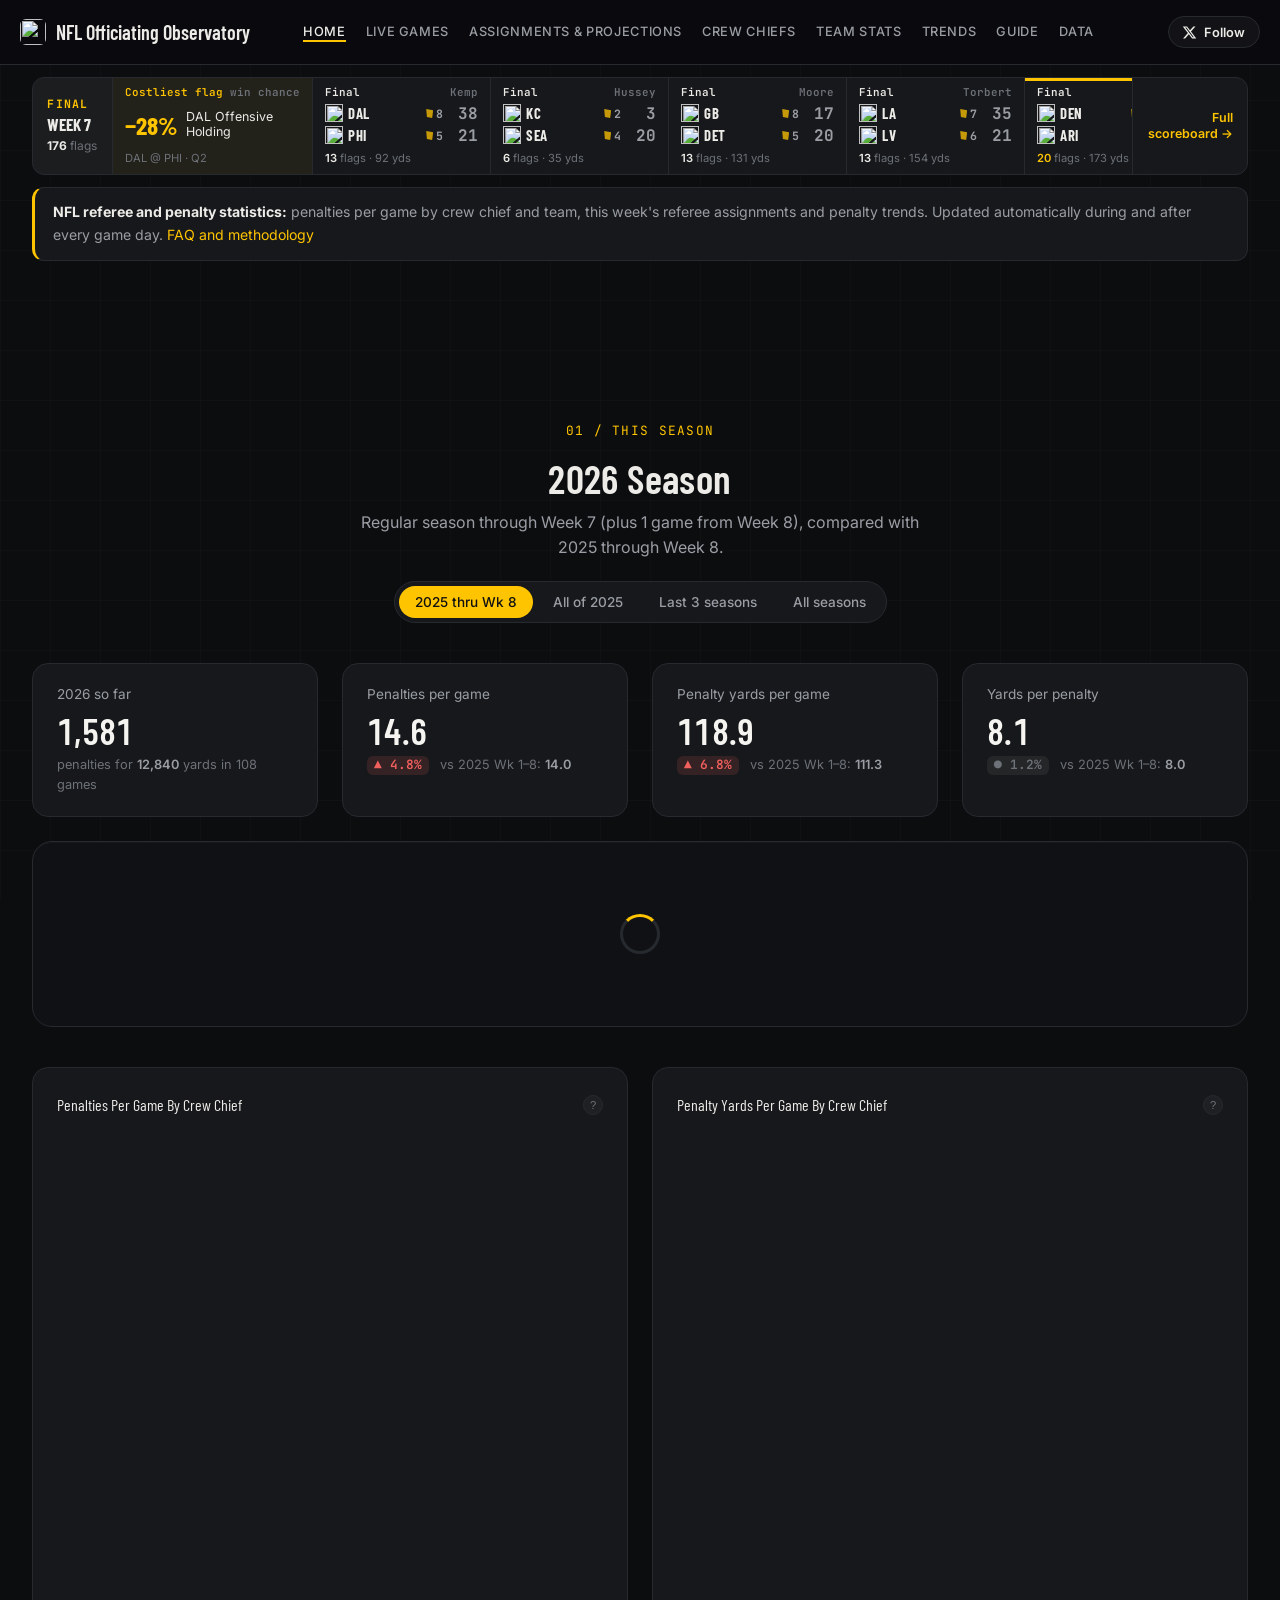
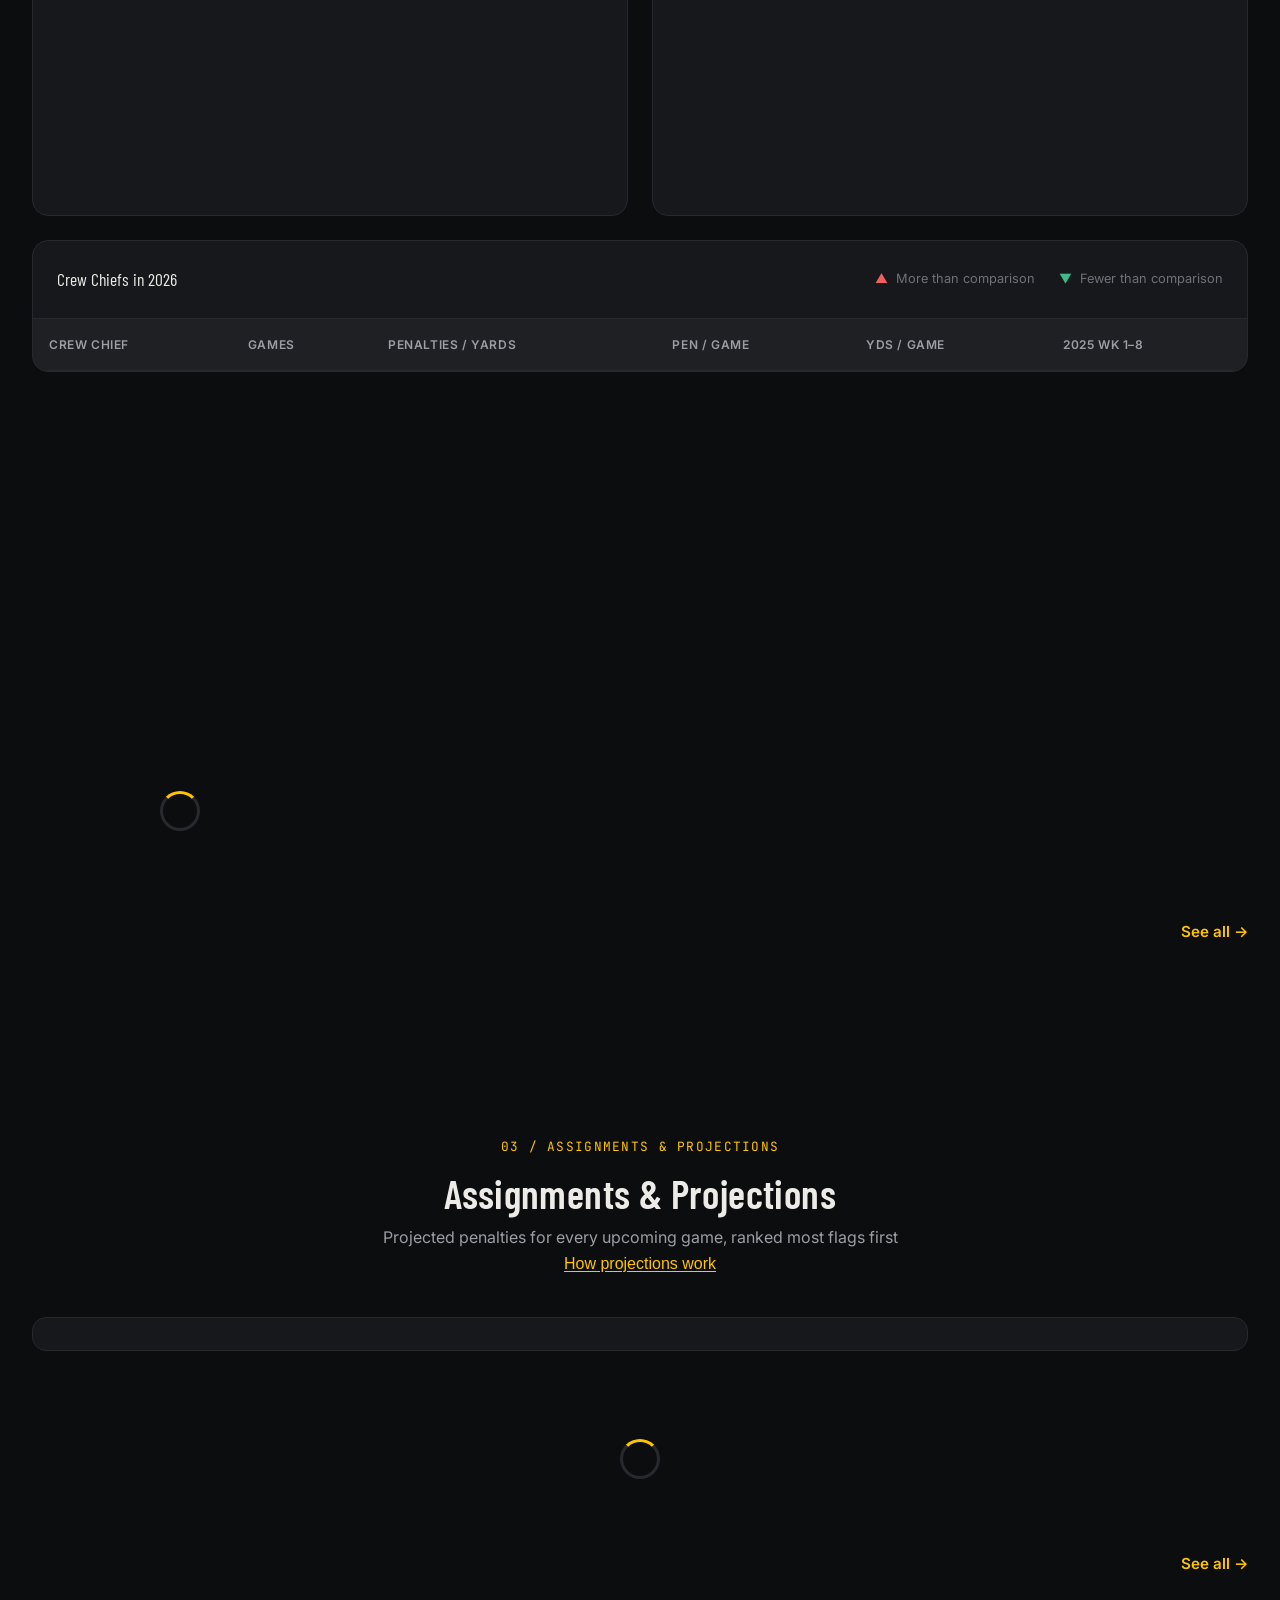
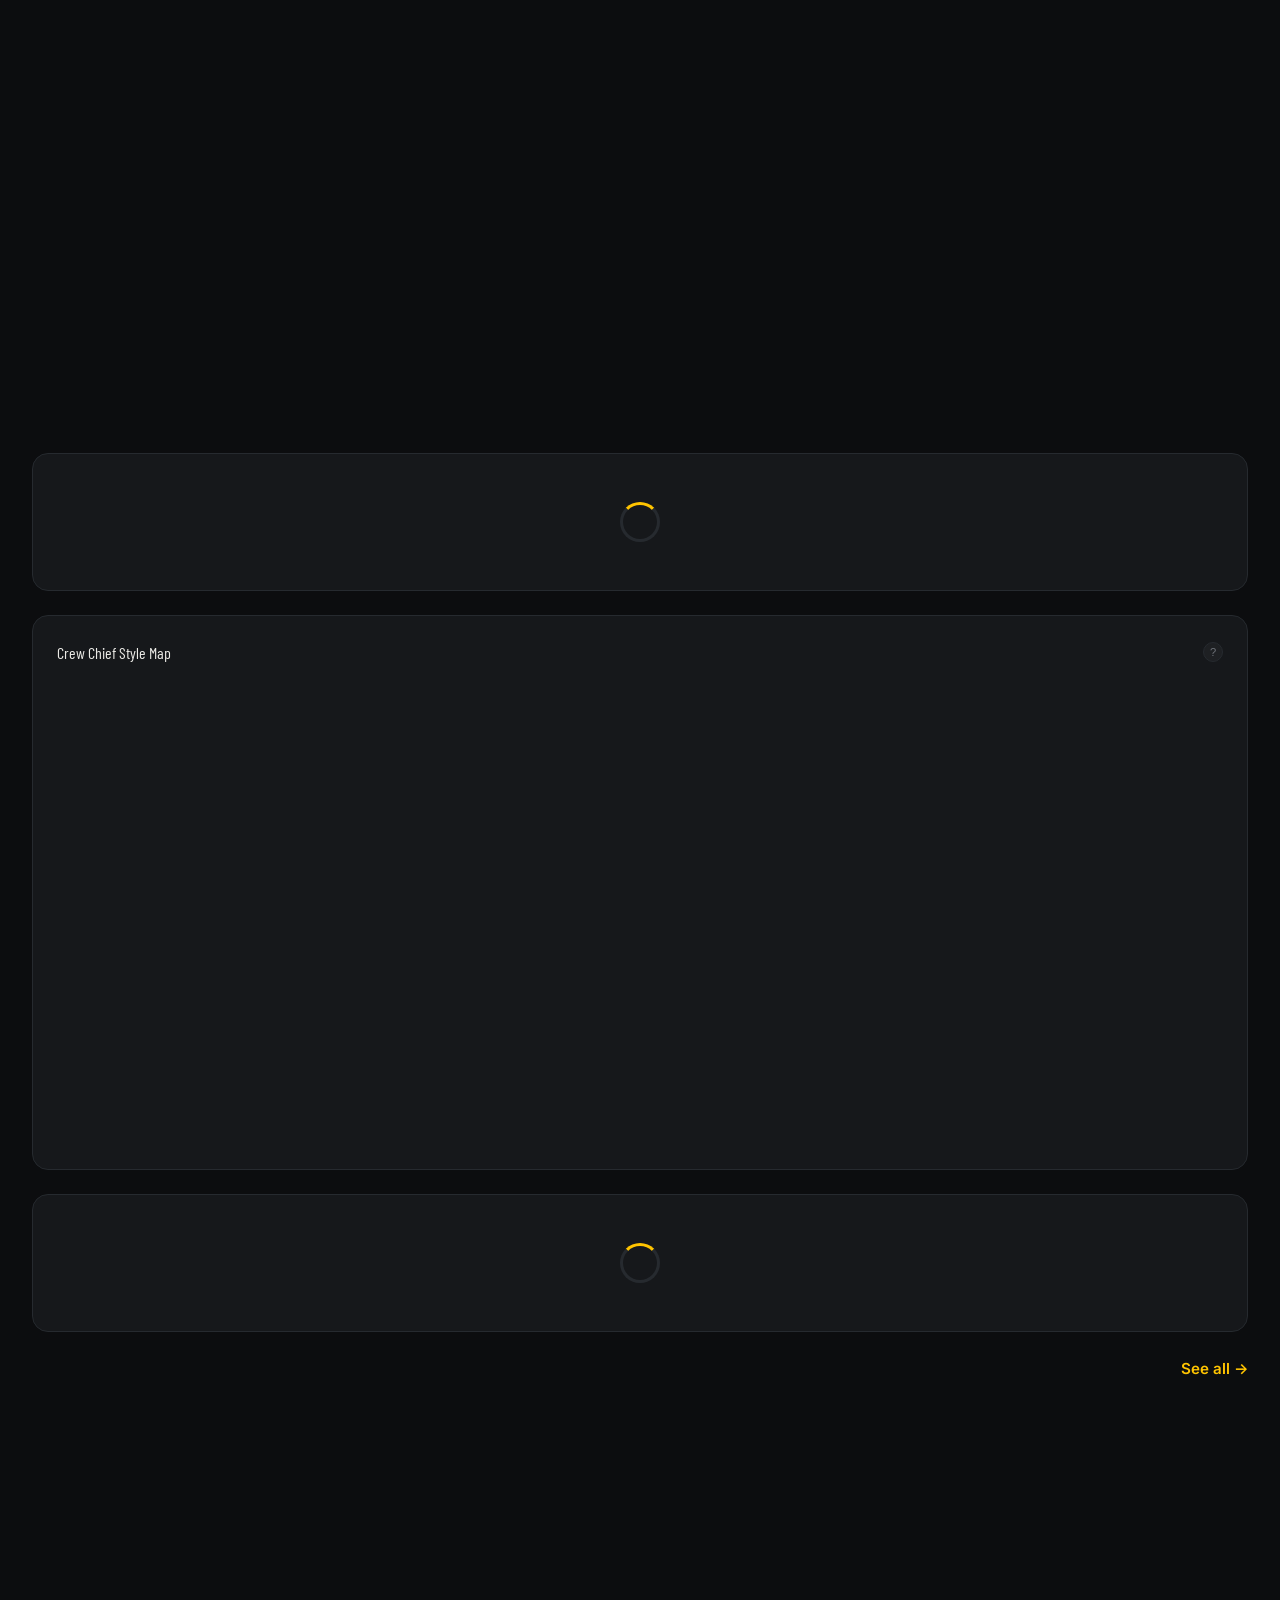
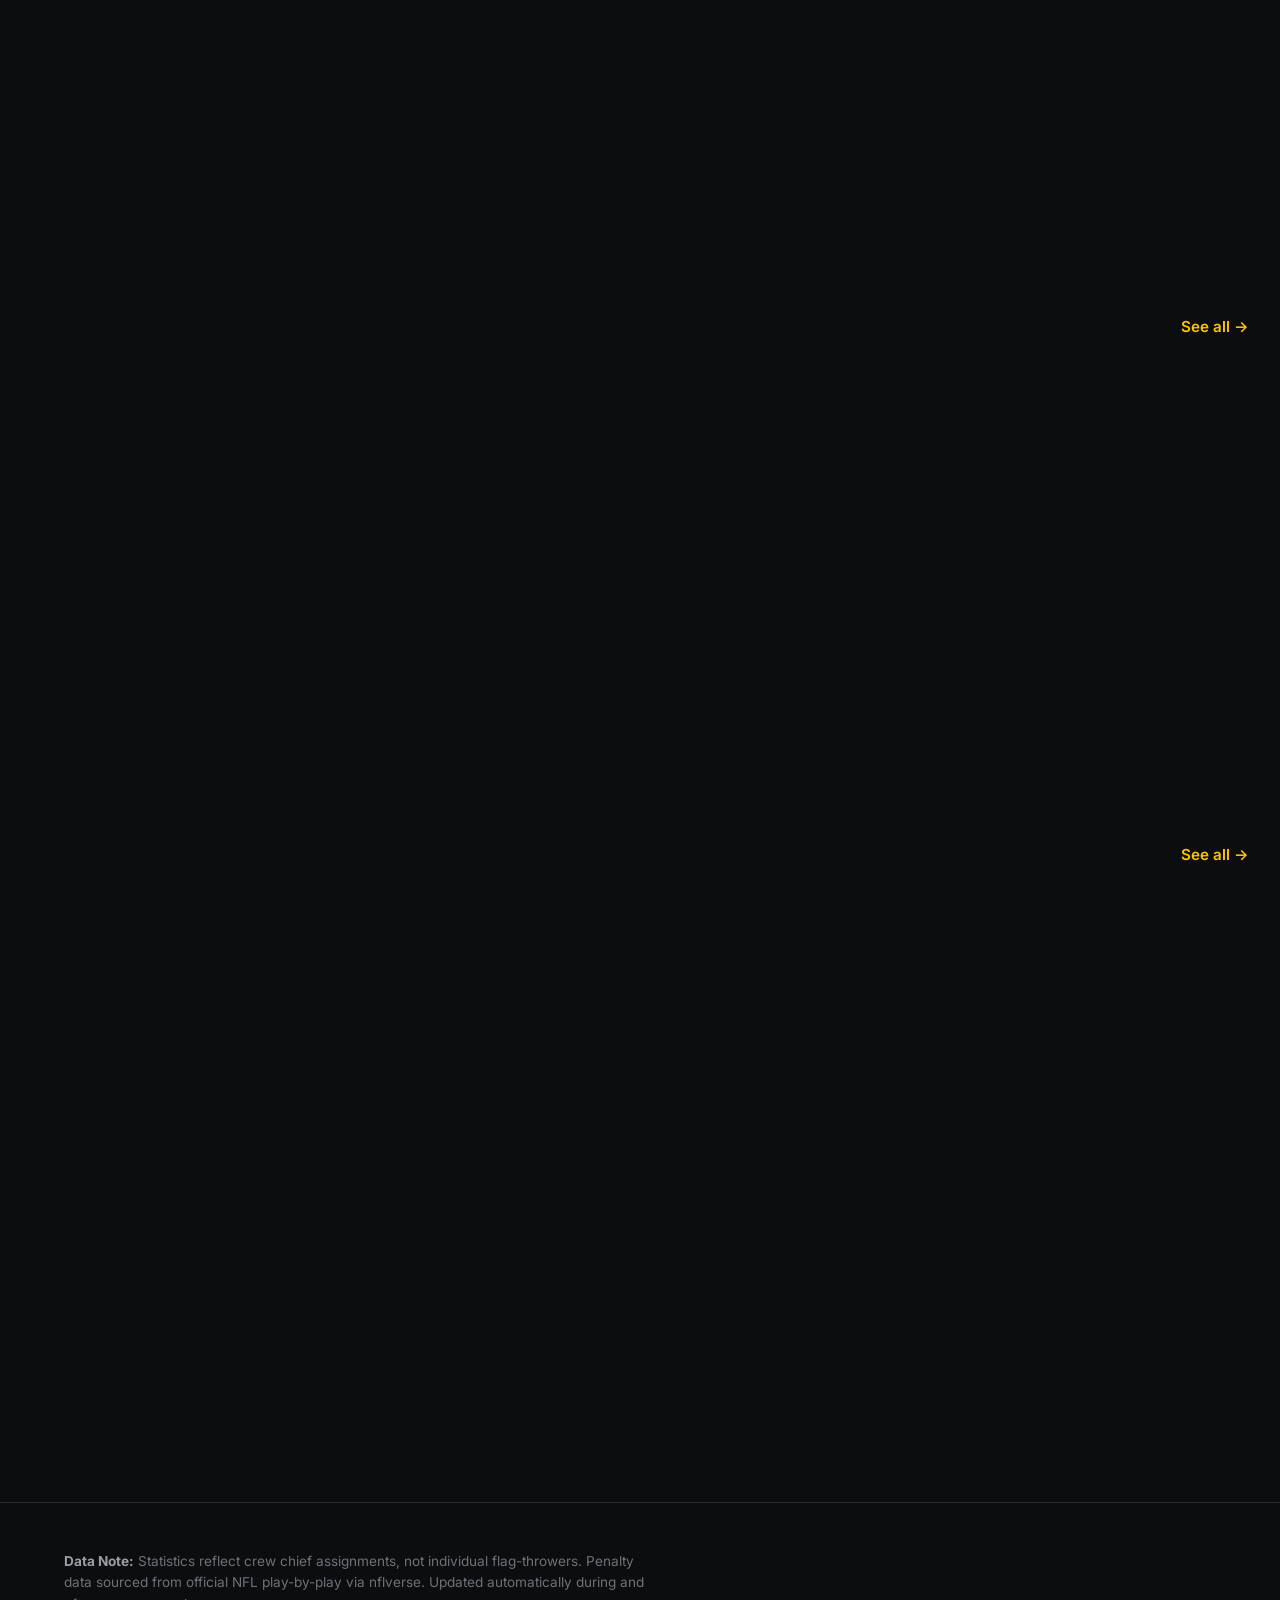
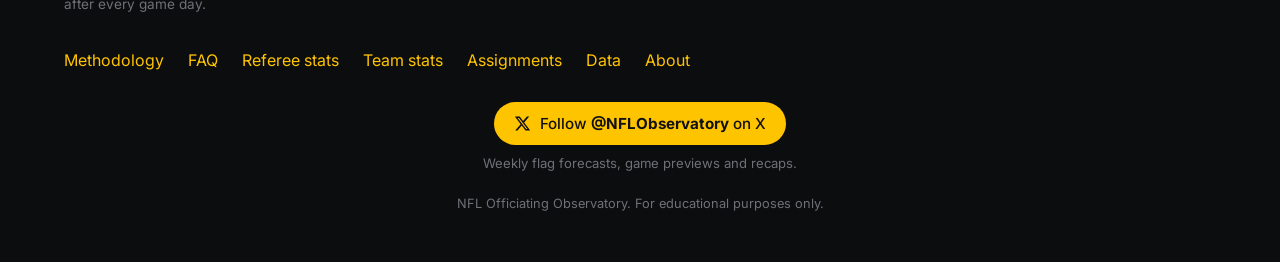
==== commit 94d02845: "Hub model menu, new labels, live dot, Full profile links; tiles removed (#153) Ty's decisions of 202" ====
--- a/frontend/index.html
+++ b/frontend/index.html
@@ -42,10 +42,10 @@
 <body>
     <!-- Site menu: written by scripts/sync_nav.py from scripts/site_nav.py (#153); don't edit by hand -->
     <!-- nav:start -->
-    <nav class="site-nav" id="siteNav" aria-label="Site">
+    <nav class="site-nav" id="siteNav" aria-label="Site" data-kickoffs="">
         <a class="logo" href="/"><img src="/favicon.svg" alt="" class="logo-mark">NFL Officiating Observatory</a>
         <button class="nav-toggle" id="navToggle" type="button" aria-label="Open menu" aria-expanded="false" aria-controls="navLinks"><span></span><span></span><span></span></button>
-        <div class="nav-links" id="navLinks"><a href="/" aria-current="page">Home</a><a href="/gameday/">Gameday</a><a href="/assignments/">This week</a><a href="/crew/">Crew chiefs</a><a href="/team/">Teams</a><a href="/trends/">Trends</a><a href="/guide/">Guide</a><a href="/dataset/">Data</a></div>
+        <div class="nav-links" id="navLinks"><a href="/" aria-current="page">Home</a><a href="/gameday/" class="nav-live"><span class="live-dot" aria-hidden="true"></span>Live Games<span class="sr-only live-sr" hidden>, games in progress</span></a><a href="/#previews">Assignments &amp; Projections</a><a href="/#referees">Crew chiefs</a><a href="/#teams">Team Stats</a><a href="/#trends">Trends</a><a href="/guide/">Guide</a><a href="/dataset/">Data</a></div>
         <a class="nav-x" href="https://x.com/NFLObservatory" target="_blank" rel="noopener" aria-label="Follow @NFLObservatory on X" title="Follow @NFLObservatory on X"><svg class="x-logo" viewBox="0 0 24 24" aria-hidden="true"><path fill="currentColor" d="M18.244 2.25h3.308l-7.227 8.26 8.502 11.24H16.17l-5.214-6.817L4.99 21.75H1.68l7.73-8.835L1.254 2.25H8.08l4.713 6.231zm-1.161 17.52h1.833L7.084 4.126H5.117z"/></svg><span>Follow</span></a>
     </nav>
     <script>(() => {
@@ -60,17 +60,28 @@
         nav.querySelectorAll('.nav-links a').forEach(a => a.addEventListener('click', () => setOpen(false)));
         document.addEventListener('click', (e) => { if (!nav.contains(e.target)) setOpen(false); });
         document.addEventListener('keydown', (e) => { if (e.key === 'Escape') setOpen(false); });
-        window.addEventListener('resize', () => { if (window.innerWidth > 768) setOpen(false); });
+        window.addEventListener('resize', () => { if (window.innerWidth > 1240) setOpen(false); });
+
+        // Live dot: this week's kickoffs are written into the menu at deploy (no request)
+        function navLiveNow(kickoffs, now) {
+            return kickoffs.some(k => now >= k && now < k + 4 * 3600 * 1000);
+        }
+        const live = nav.querySelector('.nav-live');
+        const kickoffs = (nav.dataset.kickoffs || '').split(',').map(Date.parse).filter(Number.isFinite);
+        const update = () => {
+            const on = !!live && navLiveNow(kickoffs, Date.now());
+            if (!live) return;
+            live.classList.toggle('is-live', on);
+            live.querySelector('.live-sr').hidden = !on;
+        };
+        update();
+        if (kickoffs.length) setInterval(update, 60 * 1000);
     })();</script>
     <!-- nav:end -->
 
     <!-- This week in NFL officiating: plain text in the page source so search engines and AI
          assistants can read it without running JavaScript (refreshed on every deploy by build_static.py) -->
     <div class="container tldr-strip">
-        <!-- Section tiles (#153): jump to a section on this page. The site menu above goes to full pages. -->
-        <div class="section-tiles" role="navigation" aria-label="Sections on this page">
-            <a href="#season">This Season</a><a href="#insights">Findings</a><a href="#teams">Teams</a><a href="#previews">Upcoming Games</a><a href="#trends">Trends</a><a href="#referees">Crew Chiefs</a><a href="#data">Data</a>
-        </div>
         <!-- Live flags strip: appears on game days, links to /gameday/ (js/livestrip.js) -->
         <a class="live-strip" id="liveStrip" href="/gameday/" hidden aria-label="Live flags: open the Gameday scoreboard"></a>
         <!-- SEO:SUMMARY -->
@@ -152,8 +163,8 @@
     <section id="teams">
         <div class="container">
             <div class="section-header fade-in">
-                <div class="section-number">02 / TEAMS</div>
-                <h2 class="section-title">Team Discipline</h2>
+                <div class="section-number">02 / TEAM STATS</div>
+                <h2 class="section-title">Team Stats</h2>
                 <p class="section-subtitle" id="teamsSubtitle">Pick a division, then a team for its full penalty profile. Updated automatically during and after every game day.</p>
             </div>
             <div class="division-grid" id="divisionGrid">
@@ -164,12 +175,12 @@
         </div>
     </section>
 
-    <!-- Game Previews Section -->
+    <!-- Assignments & Projections Section (game previews) -->
     <section id="previews">
         <div class="container">
             <div class="section-header">
-                <div class="section-number">03 / UPCOMING GAMES</div>
-                <h2 class="section-title" id="previewsTitle">Game Previews</h2>
+                <div class="section-number">03 / ASSIGNMENTS &amp; PROJECTIONS</div>
+                <h2 class="section-title" id="previewsTitle">Assignments &amp; Projections</h2>
                 <p class="section-subtitle" id="previewsSubtitle">
                     Projected penalties for every upcoming game, ranked most flags first
                     <button class="info-trigger-inline" onclick="openExplainer('previews')">How projections work</button>
@@ -402,6 +413,8 @@
                 <button class="modal-close" onclick="closeModal()">X</button>
                 <h2 class="modal-title" id="modalTitle">Crew Chief Name</h2>
                 <p class="modal-subtitle" id="modalSubtitle">X seasons - Y games</p>
+                <!-- Crew chief and team pop-ups link to their full page (#153); other pop-ups hide it -->
+                <a class="modal-profile-link" id="modalProfileLink" href="/" hidden>Full profile →</a>
                 <div class="modal-actions">
                     <button class="modal-share" id="modalShare" onclick="copyModalLink()">Copy link</button>
                     <button class="modal-share" id="modalExportPng" onclick="exportModal('png')">Save PNG</button>
--- a/frontend/css/styles.css
+++ b/frontend/css/styles.css
@@ -1134,9 +1134,7 @@
    Responsive
    ----------------------------------------------------------------------------- */
 @media (max-width: 768px) {
-    nav { padding: 1rem; }
-    .nav-links { display: none; }
-    
+    /* the menu's ☰ layout starts at 1240px (#153); see the site menu rules below */
     .hero { padding: 5rem 1rem 3rem; }
     .stats-grid { grid-template-columns: repeat(2, 1fr); }
     
@@ -1842,25 +1840,43 @@
    Nav: current-section highlight + hamburger menu on phones/tablets
    ----------------------------------------------------------------------------- */
 section[id] { scroll-margin-top: 72px; }               /* headings land below the fixed bar */
-.nav-links a[aria-current] { color: var(--text-primary); box-shadow: inset 0 -2px 0 var(--accent); }   /* the page you're on (#153) */
+/* Menu highlight (#153): the page you're on (aria-current="page"), the topic of the page
+   you're on (aria-current="true", e.g. Crew chiefs on /crew/), and on the home page the
+   section you're scrolled to (.active), which takes over from Home */
+.nav-links a[aria-current], .nav-links a.active { color: var(--text-primary); box-shadow: inset 0 -2px 0 var(--accent); }
+.nav-links:has(a.active) a[aria-current="page"] { color: var(--text-secondary); box-shadow: none; }
 .nav-toggle { display: none; }
 nav.site-nav .logo { color: var(--text-primary); text-decoration: none; }
-
-/* Section tiles at the top of the home page: jump to a section on the page (#153) */
-.section-tiles { display: grid; grid-template-columns: repeat(auto-fit, minmax(128px, 1fr)); gap: 0.5rem; margin-bottom: 0.9rem; }
-.tldr-strip .section-tiles a { display: flex; align-items: center; justify-content: center; min-height: 44px; padding: 0.6rem 0.75rem;
-    background: var(--bg-card); border: 1px solid var(--border-subtle); border-radius: 10px;
-    font: 600 0.8rem var(--font-body); text-transform: uppercase; letter-spacing: 0.05em; text-align: center;
-    color: var(--text-secondary); text-decoration: none; transition: color 0.15s ease, border-color 0.15s ease; }
-.tldr-strip .section-tiles a:hover, .tldr-strip .section-tiles a:focus-visible { color: var(--accent); border-color: var(--accent); }
-@media (max-width: 520px) { .section-tiles { grid-template-columns: repeat(2, 1fr); } }
+/* Menu labels stay on one line; a little tighter on mid-size screens (#153) */
+nav.site-nav .logo, .nav-links a { white-space: nowrap; }
+@media (min-width: 1241px) and (max-width: 1440px) {
+    .nav-links { gap: 1.25rem; }
+    .nav-links a { font-size: 0.8rem; }
+    nav.site-nav { padding-left: 1.25rem; padding-right: 1.25rem; }
+}
+
+/* Live dot on "Live Games" while games are in progress (#153; times from the menu's
+   data-kickoffs, no request). No pulse for people who ask for less motion. */
+.nav-live .live-dot { display: none; width: 8px; height: 8px; margin-right: 0.45rem; border-radius: 50%; background: var(--accent); vertical-align: 0.1em; }
+.nav-live.is-live .live-dot { display: inline-block; animation: live-pulse 1.6s ease-in-out infinite; }
+@keyframes live-pulse { 0%, 100% { opacity: 1; box-shadow: 0 0 0 0 var(--accent-soft); } 50% { opacity: 0.55; box-shadow: 0 0 0 5px rgba(255, 196, 0, 0); } }
+@media (prefers-reduced-motion: reduce) { .nav-live.is-live .live-dot { animation: none; } }
+
+/* Screen-reader-only text */
+.sr-only { position: absolute; width: 1px; height: 1px; padding: 0; margin: -1px; overflow: hidden; clip: rect(0, 0, 0, 0); white-space: nowrap; border: 0; }
+
+/* "Full profile →" under a crew chief or team pop-up's title (#153) */
+.modal-profile-link { display: inline-block; margin-top: 0.35rem; color: var(--accent); font-weight: 600; font-size: 0.9rem; text-decoration: none; }
+.modal-profile-link:hover { text-decoration: underline; }
+.modal-profile-link[hidden] { display: none; }
 
 /* "See all →" at the end of a home section: its full page (#153) */
 .see-all { margin-top: var(--gap-md, 1.5rem); text-align: right; }
 .see-all a { color: var(--accent); font-weight: 600; font-size: 0.95rem; text-decoration: none; }
 .see-all a:hover { text-decoration: underline; }
 
-@media (max-width: 768px) {
+/* ☰ menu up to 1240px: below that the full menu doesn't fit on one line (#153, Ty 2026-10-31) */
+@media (max-width: 1240px) {
     nav { padding: 0.75rem 1rem; padding-top: calc(0.75rem + env(safe-area-inset-top, 0px)); }
     .logo { font-size: 1.05rem; }
     .logo-mark { width: 24px; height: 24px; }
@@ -1882,7 +1898,8 @@
     }
     nav.nav-open .nav-links { display: flex; }
     .nav-links a { padding: 0.9rem 1.25rem; font-size: 0.95rem; border-left: 3px solid transparent; }
-    .nav-links a[aria-current] { box-shadow: none; border-left-color: var(--accent); background: rgba(255, 255, 255, 0.03); }
+    .nav-links a[aria-current], .nav-links a.active { box-shadow: none; border-left-color: var(--accent); background: rgba(255, 255, 255, 0.03); }
+    .nav-links:has(a.active) a[aria-current="page"] { box-shadow: none; border-left-color: transparent; background: none; }
 }
 
 /* Team comparison toggle (team cards + team pop-up) */
@@ -1970,14 +1987,14 @@
 .follow-x strong { font-weight: 700; }
 .follow-x .x-logo { width: 17px; height: 17px; }
 .follow-x:hover { transform: translateY(-1px); box-shadow: 0 6px 20px rgba(255, 196, 0, 0.25); color: #111; }
-@media (max-width: 768px) {
-    /* phones: icon-only X button between the logo and the menu */
+@media (max-width: 1240px) {
+    /* ☰ layout (phones, tablets, small laptops): icon-only X button between the logo and the menu */
     .logo { flex: 1; min-width: 0; }
     .nav-x { order: 2; margin-left: 0; padding: 0; width: 42px; height: 42px; justify-content: center; border-radius: 10px; }
     .nav-x span { display: none; }
     .nav-toggle { order: 3; }
 }
-@media (max-width: 768px) { .logo { white-space: nowrap; gap: 0.5rem; } }
+@media (max-width: 1240px) { .logo { white-space: nowrap; gap: 0.5rem; } }
 @media (max-width: 430px) { .logo { font-size: 0.88rem; } .logo-mark { width: 22px; height: 22px; } }
 @media (max-width: 360px) { .logo { font-size: 0.76rem; gap: 0.4rem; } .nav-x, .nav-toggle { width: 38px; height: 38px; } nav { padding-left: 0.75rem; padding-right: 0.75rem; } }
 
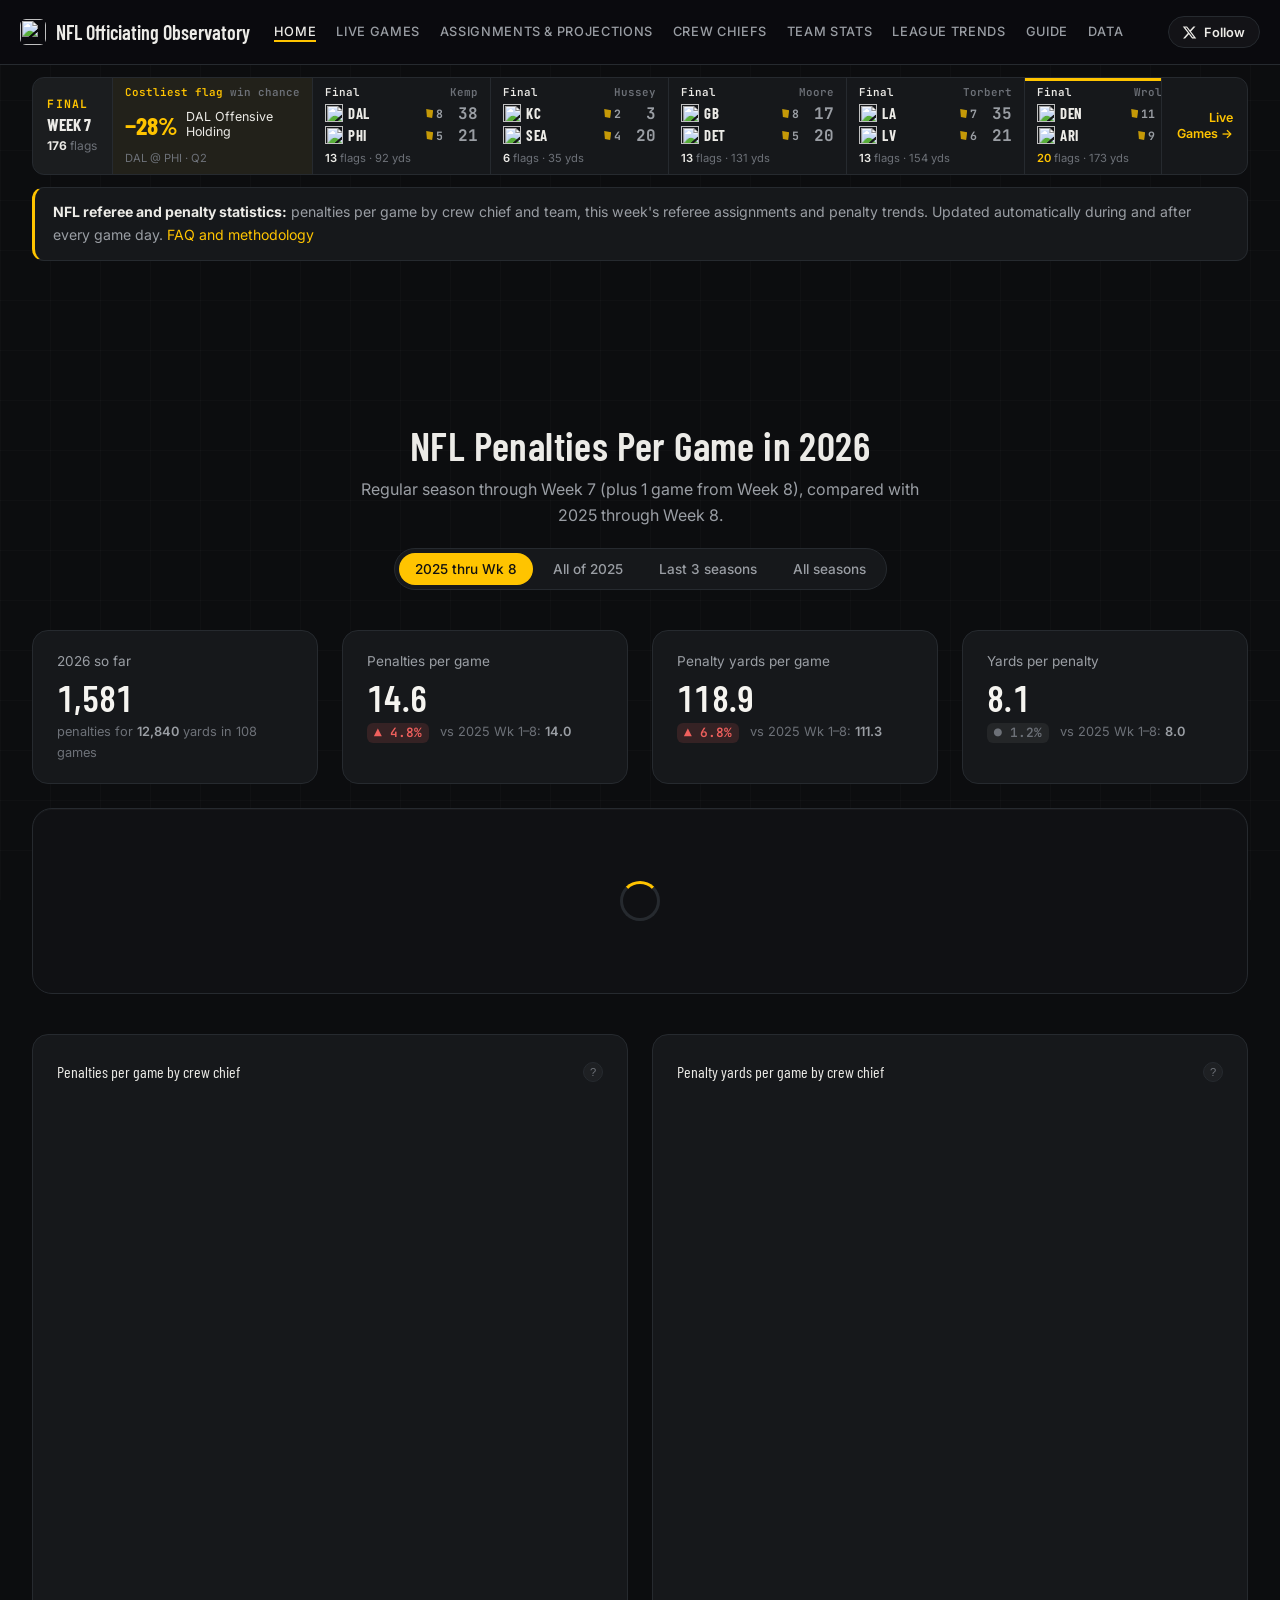
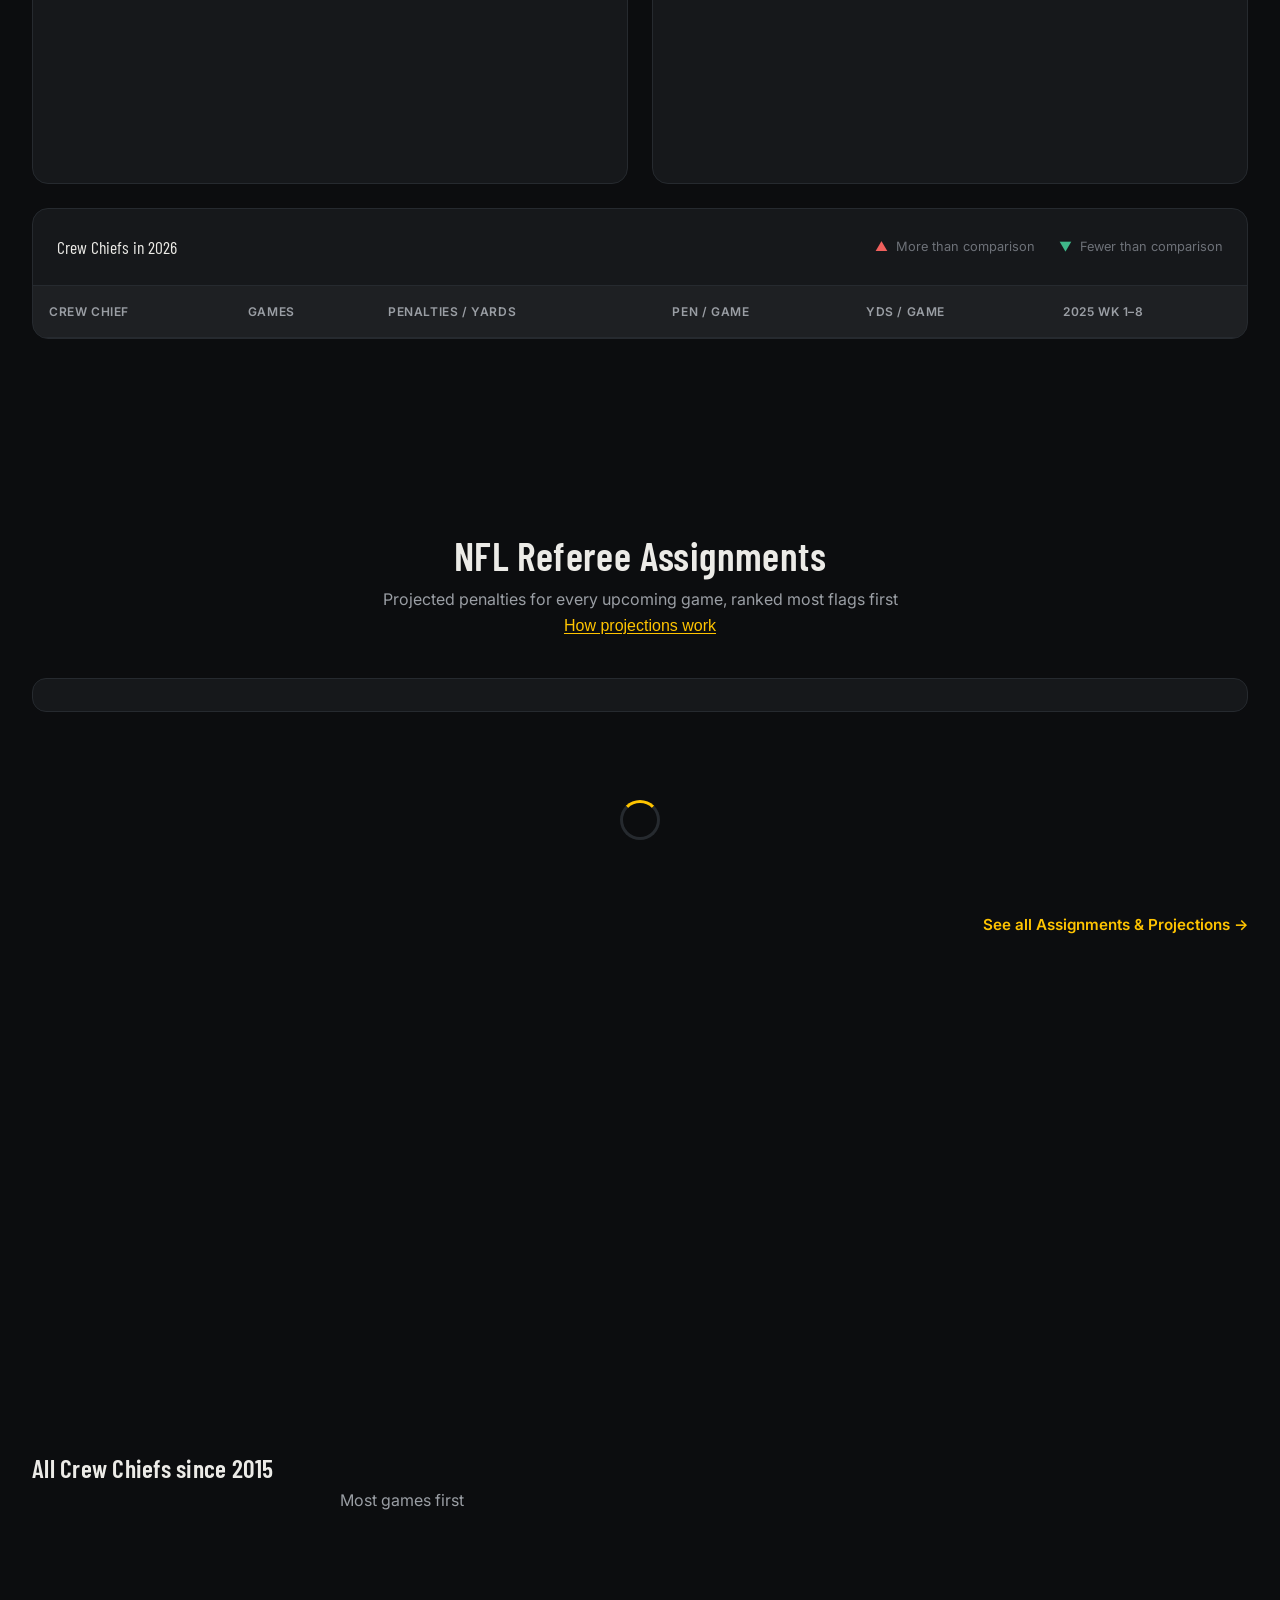
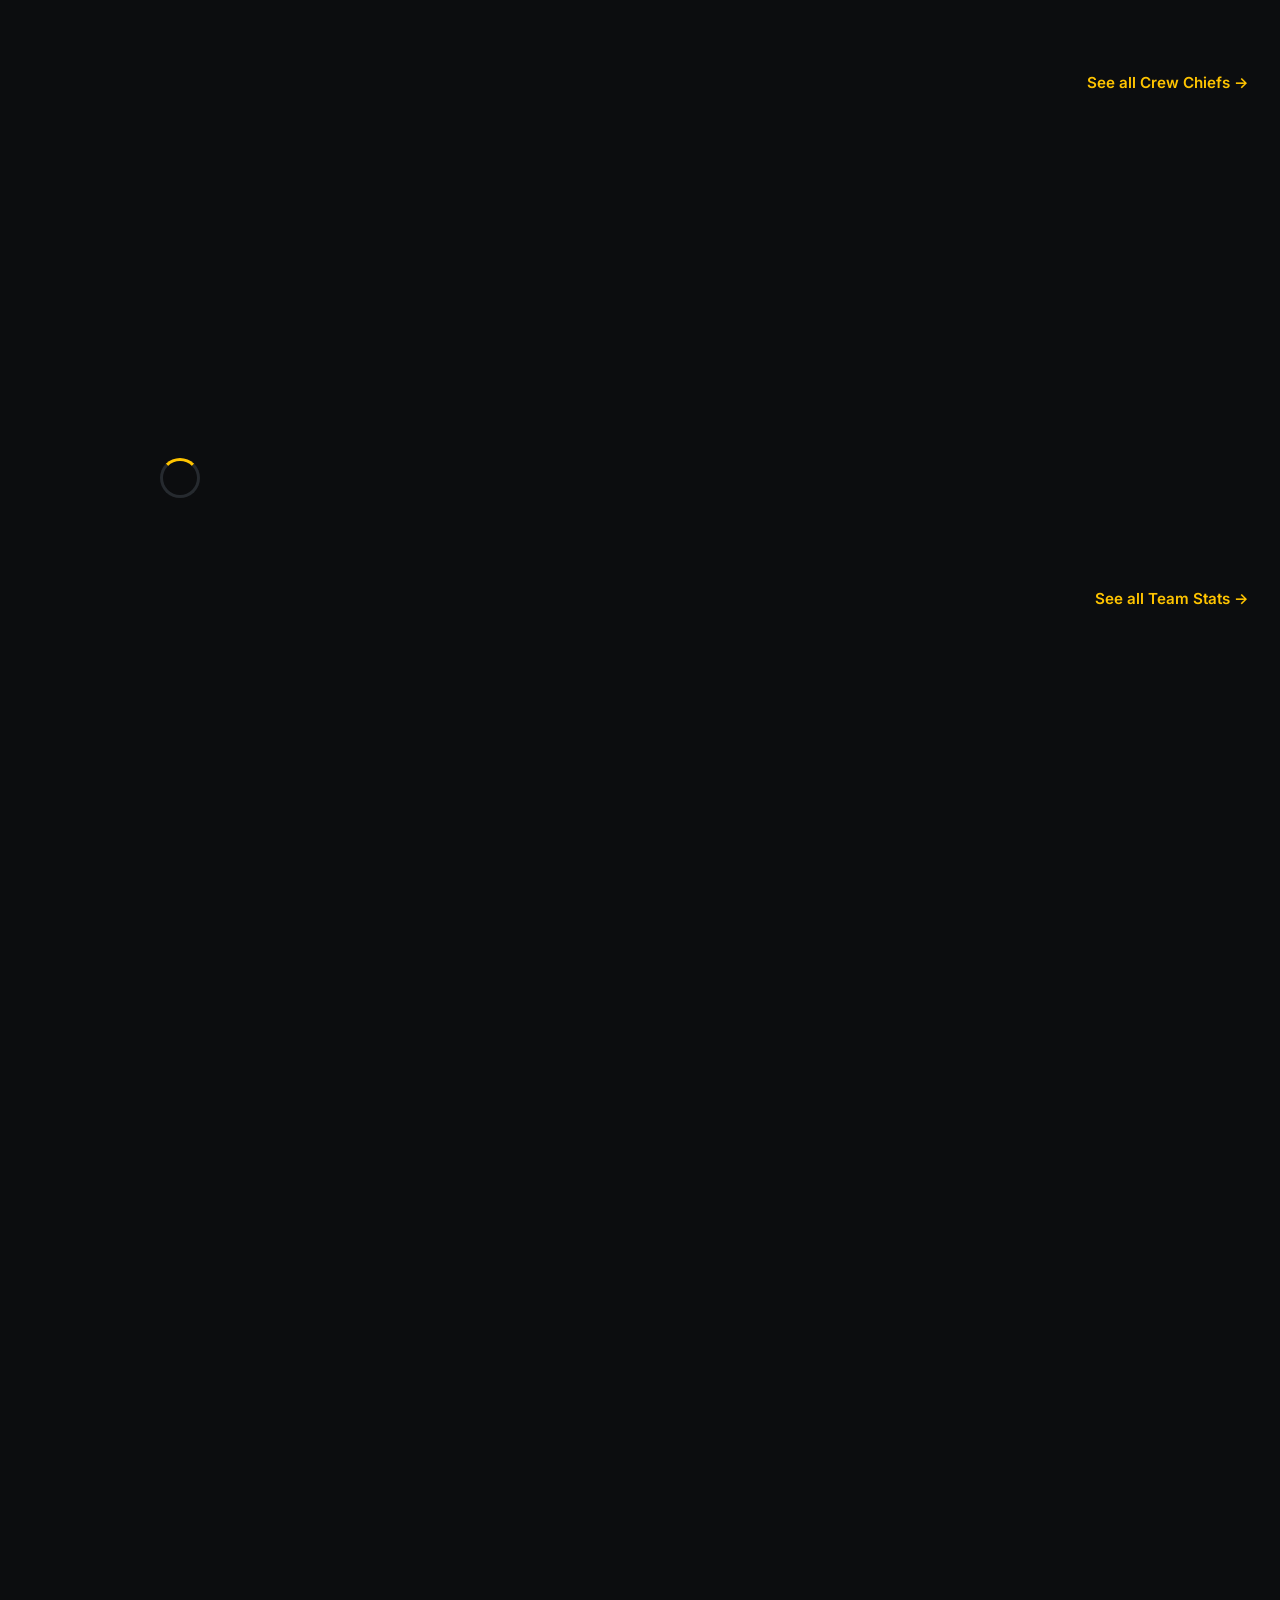
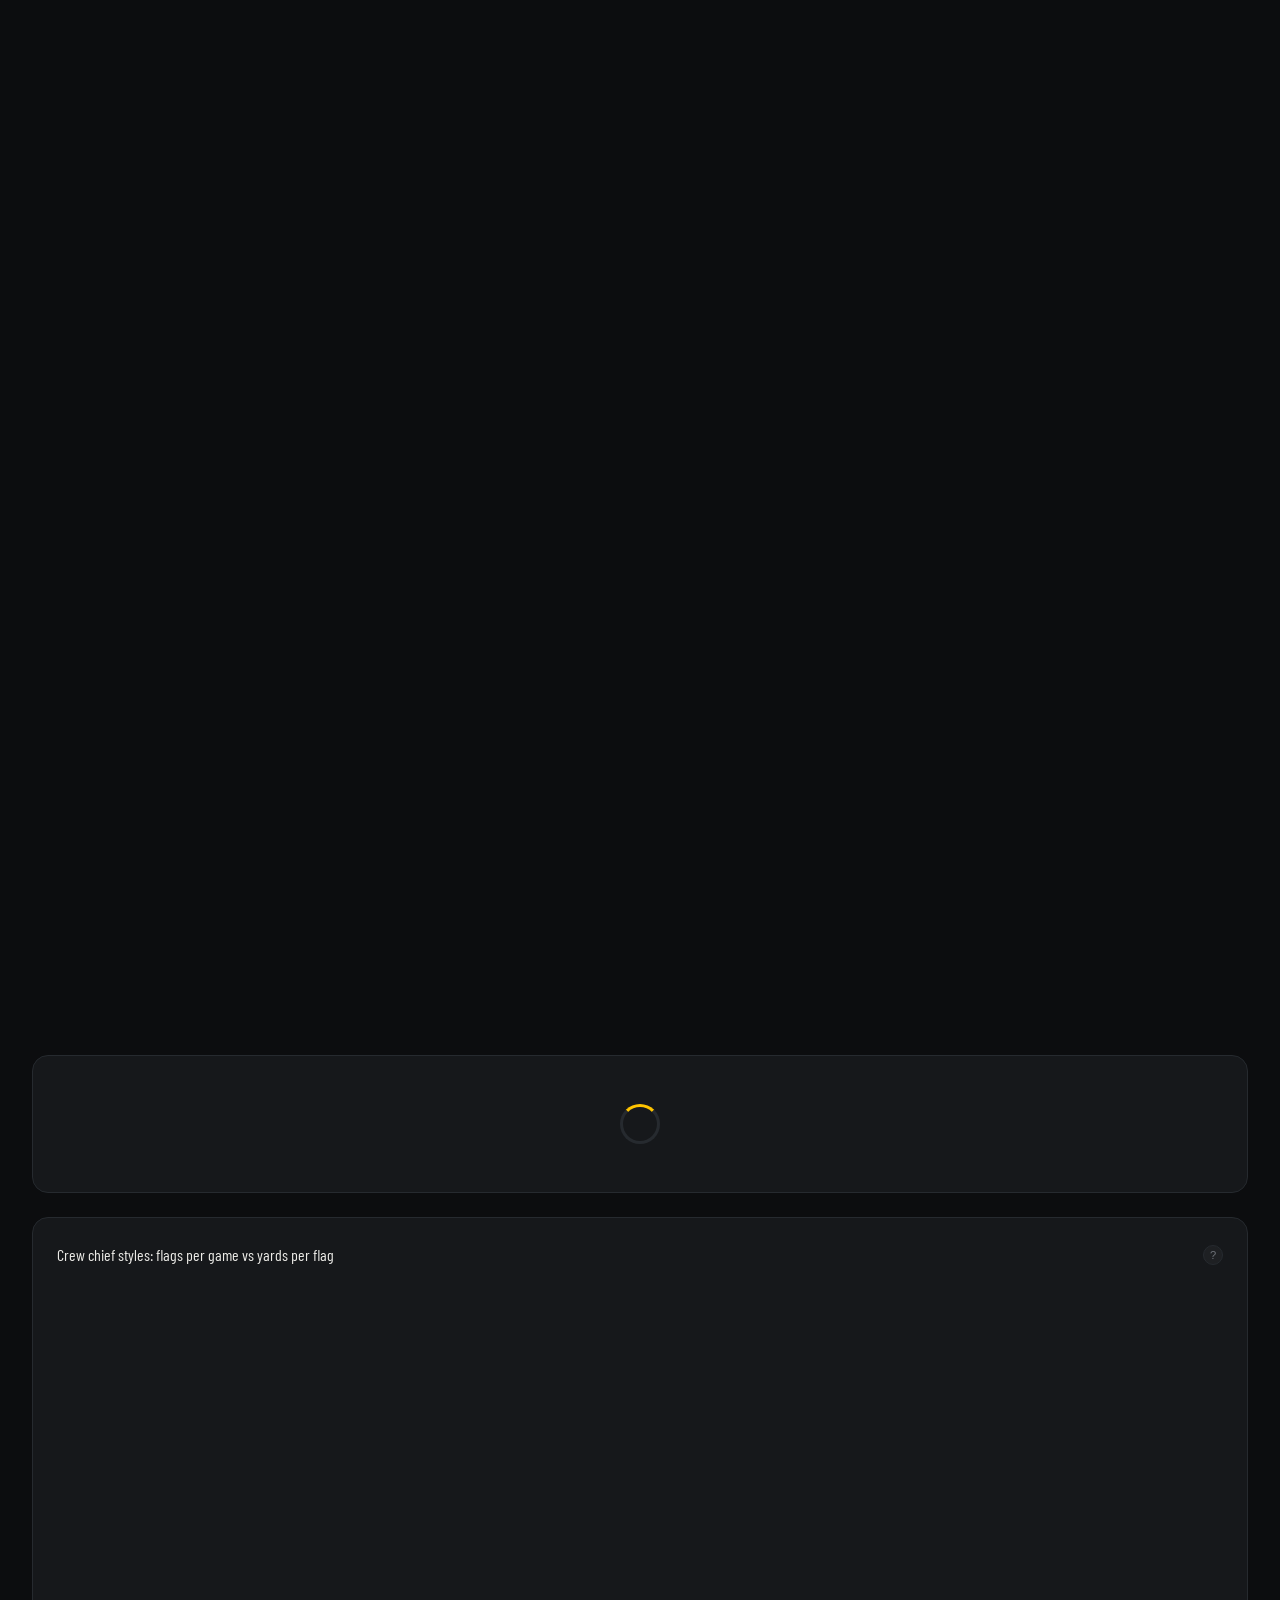
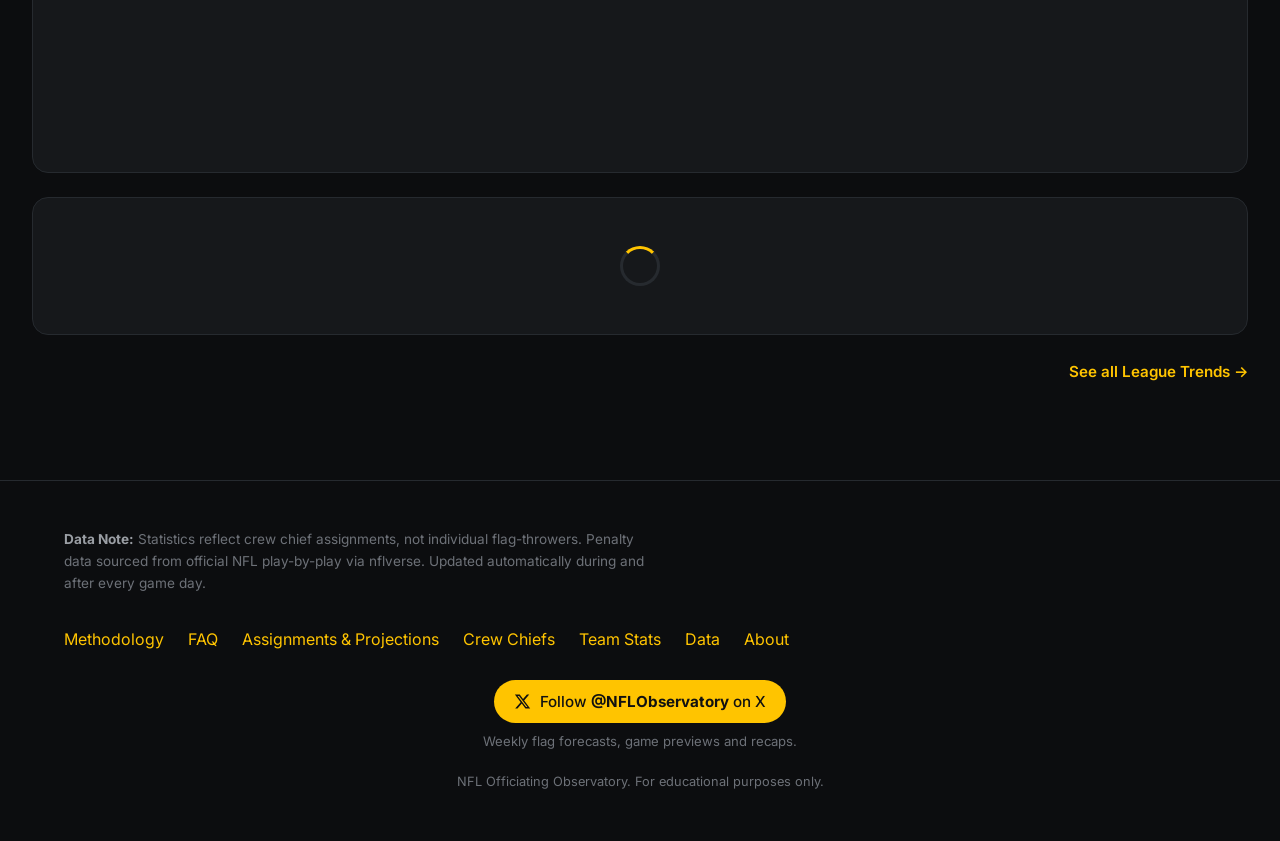
==== commit 29f9dd14: "Plain search-aware headings, menu names on buttons, home in menu order; remove Key Findings (#158) T" ====
--- a/frontend/index.html
+++ b/frontend/index.html
@@ -44,17 +44,19 @@
     <!-- nav:start -->
     <nav class="site-nav" id="siteNav" aria-label="Site" data-kickoffs="">
         <a class="logo" href="/"><img src="/favicon.svg" alt="" class="logo-mark">NFL Officiating Observatory</a>
-        <button class="nav-toggle" id="navToggle" type="button" aria-label="Open menu" aria-expanded="false" aria-controls="navLinks"><span></span><span></span><span></span></button>
-        <div class="nav-links" id="navLinks"><a href="/" aria-current="page">Home</a><a href="/gameday/" class="nav-live"><span class="live-dot" aria-hidden="true"></span>Live Games<span class="sr-only live-sr" hidden>, games in progress</span></a><a href="/#previews">Assignments &amp; Projections</a><a href="/#referees">Crew chiefs</a><a href="/#teams">Team Stats</a><a href="/#trends">Trends</a><a href="/guide/">Guide</a><a href="/dataset/">Data</a></div>
+        <button class="nav-toggle" id="navToggle" type="button" aria-label="Open menu" aria-expanded="false" aria-controls="navLinks"><span></span><span></span><span></span><span class="toggle-dot" aria-hidden="true"></span></button>
+        <div class="nav-links" id="navLinks"><a href="/" aria-current="page">Home</a><a href="/gameday/" class="nav-live"><span class="live-dot" aria-hidden="true"></span>Live Games<span class="sr-only live-sr" hidden>, games in progress</span></a><a href="/#previews">Assignments &amp; Projections</a><a href="/#referees">Crew Chiefs</a><a href="/#teams">Team Stats</a><a href="/#trends">League Trends</a><a href="/guide/">Guide</a><a href="/dataset/">Data</a></div>
         <a class="nav-x" href="https://x.com/NFLObservatory" target="_blank" rel="noopener" aria-label="Follow @NFLObservatory on X" title="Follow @NFLObservatory on X"><svg class="x-logo" viewBox="0 0 24 24" aria-hidden="true"><path fill="currentColor" d="M18.244 2.25h3.308l-7.227 8.26 8.502 11.24H16.17l-5.214-6.817L4.99 21.75H1.68l7.73-8.835L1.254 2.25H8.08l4.713 6.231zm-1.161 17.52h1.833L7.084 4.126H5.117z"/></svg><span>Follow</span></a>
     </nav>
     <script>(() => {
         const nav = document.getElementById('siteNav'), toggle = document.getElementById('navToggle');
         if (!nav || !toggle) return;
+        const setLabel = () => toggle.setAttribute('aria-label',
+            navToggleLabel(nav.classList.contains('nav-open'), nav.classList.contains('is-live')));
         const setOpen = (open) => {
             nav.classList.toggle('nav-open', open);
             toggle.setAttribute('aria-expanded', String(open));
-            toggle.setAttribute('aria-label', open ? 'Close menu' : 'Open menu');
+            setLabel();
         };
         toggle.addEventListener('click', (e) => { e.stopPropagation(); setOpen(!nav.classList.contains('nav-open')); });
         nav.querySelectorAll('.nav-links a').forEach(a => a.addEventListener('click', () => setOpen(false)));
@@ -66,13 +68,19 @@
         function navLiveNow(kickoffs, now) {
             return kickoffs.some(k => now >= k && now < k + 4 * 3600 * 1000);
         }
+        function navToggleLabel(open, live) {
+            return open ? 'Close menu' : (live ? 'Menu, games in progress' : 'Open menu');
+        }
         const live = nav.querySelector('.nav-live');
         const kickoffs = (nav.dataset.kickoffs || '').split(',').map(Date.parse).filter(Number.isFinite);
         const update = () => {
             const on = !!live && navLiveNow(kickoffs, Date.now());
-            if (!live) return;
-            live.classList.toggle('is-live', on);
-            live.querySelector('.live-sr').hidden = !on;
+            nav.classList.toggle('is-live', on);       // the dot on the ☰ button
+            if (live) {
+                live.classList.toggle('is-live', on);  // the dot on Live Games
+                live.querySelector('.live-sr').hidden = !on;
+            }
+            setLabel();
         };
         update();
         if (kickoffs.length) setInterval(update, 60 * 1000);
@@ -83,19 +91,18 @@
          assistants can read it without running JavaScript (refreshed on every deploy by build_static.py) -->
     <div class="container tldr-strip">
         <!-- Live flags strip: appears on game days, links to /gameday/ (js/livestrip.js) -->
-        <a class="live-strip" id="liveStrip" href="/gameday/" hidden aria-label="Live flags: open the Gameday scoreboard"></a>
+        <a class="live-strip" id="liveStrip" href="/gameday/" hidden aria-label="Open Live Games"></a>
         <!-- SEO:SUMMARY -->
         <p class="tldr-text"><strong>NFL referee and penalty statistics:</strong> penalties per game by crew chief and team, this week's referee assignments and penalty trends. Updated automatically during and after every game day. <a href="/guide/">FAQ and methodology</a></p>
         <!-- /SEO:SUMMARY -->
     </div>
-    <noscript><div class="container"><p>This dashboard needs JavaScript. Plain-text versions: <a href="/crew/">referee stats</a>, <a href="/team/">team penalty stats</a>, <a href="/assignments/">this week's assignments</a>, <a href="/trends/">penalty trends</a>, <a href="/guide/">guide and FAQ</a>, <a href="/dataset/">data downloads</a>.</p></div></noscript>
+    <noscript><div class="container"><p>This dashboard needs JavaScript. Plain-text versions: <a href="/assignments/">Assignments &amp; Projections</a>, <a href="/crew/">Crew Chiefs</a>, <a href="/team/">Team Stats</a>, <a href="/trends/">League Trends</a>, <a href="/guide/">guide and FAQ</a>, <a href="/dataset/">data downloads</a>.</p></div></noscript>
 
     <!-- This Season Section -->
     <section id="season">
         <div class="container">
             <div class="section-header">
-                <div class="section-number">01 / THIS SEASON</div>
-                <h2 class="section-title" id="seasonTitle">This Season vs Last</h2>
+                <h2 class="section-title" id="seasonTitle">NFL Penalties Per Game</h2>
                 <p class="section-subtitle" id="seasonSubtitle"><!-- SEO:SEASON_SUB -->Loading…<!-- /SEO:SEASON_SUB --></p>
                 <div class="baseline-toggle" id="baselineToggle" role="group" aria-label="Compare against"></div>
             </div>
@@ -112,7 +119,7 @@
                 <div class="charts-grid">
                     <div class="chart-container">
                         <div class="chart-header">
-                            <div class="chart-title">Penalties Per Game By Crew Chief</div>
+                            <div class="chart-title">Penalties per game by crew chief</div>
                             <button class="info-trigger-small" onclick="openExplainer('season-penalties')">?</button>
                         </div>
                         <div class="chart-wrapper season-chart-wrapper">
@@ -122,7 +129,7 @@
 
                     <div class="chart-container">
                         <div class="chart-header">
-                            <div class="chart-title">Penalty Yards Per Game By Crew Chief</div>
+                            <div class="chart-title">Penalty yards per game by crew chief</div>
                             <button class="info-trigger-small" onclick="openExplainer('season-yards')">?</button>
                         </div>
                         <div class="chart-wrapper season-chart-wrapper">
@@ -159,28 +166,11 @@
         </div>
     </section>
 
-    <!-- Teams Section -->
-    <section id="teams">
-        <div class="container">
-            <div class="section-header fade-in">
-                <div class="section-number">02 / TEAM STATS</div>
-                <h2 class="section-title">Team Stats</h2>
-                <p class="section-subtitle" id="teamsSubtitle">Pick a division, then a team for its full penalty profile. Updated automatically during and after every game day.</p>
-            </div>
-            <div class="division-grid" id="divisionGrid">
-                <!-- SEO:DIVISIONS --><div class="loading"><div class="spinner"></div></div><!-- /SEO:DIVISIONS -->
-            </div>
-            <div class="division-teams" id="divisionTeams"></div>
-            <p class="see-all"><a href="/team/" aria-label="See all teams">See all →</a></p>
-        </div>
-    </section>
-
     <!-- Assignments & Projections Section (game previews) -->
     <section id="previews">
         <div class="container">
             <div class="section-header">
-                <div class="section-number">03 / ASSIGNMENTS &amp; PROJECTIONS</div>
-                <h2 class="section-title" id="previewsTitle">Assignments &amp; Projections</h2>
+                <h2 class="section-title" id="previewsTitle">NFL Referee Assignments</h2>
                 <p class="section-subtitle" id="previewsSubtitle">
                     Projected penalties for every upcoming game, ranked most flags first
                     <button class="info-trigger-inline" onclick="openExplainer('previews')">How projections work</button>
@@ -191,23 +181,85 @@
                 <!-- SEO:PREVIEWS --><div class="loading"><div class="spinner"></div></div><!-- /SEO:PREVIEWS -->
             </div>
             <p class="preview-credit" id="previewCredit"></p>
-            <p class="see-all"><a href="/assignments/" aria-label="See all of this week's games">See all →</a></p>
+            <p class="see-all"><a href="/assignments/">See all Assignments &amp; Projections →</a></p>
         </div>
     </section>
 
-    <!-- Trends Section -->
+    <!-- Crew Chiefs Section (with the full crew chief table) -->
+    <section id="referees">
+        <div class="container">
+            <div class="section-header fade-in">
+                <h2 class="section-title">NFL Referee Stats <span data-season></span></h2>
+                <p class="section-subtitle">
+                    Penalties per game by crew chief: <span data-season>this season</span>, last season and career, most first. Pick a crew chief for the full profile.
+                    <button class="info-trigger-inline" onclick="openExplainer('crew-chief')">What's a crew chief?</button>
+                </p>
+            </div>
+            
+            <div class="referee-grid fade-in" id="refereeGrid">
+                <!-- SEO:REFEREES --><div class="loading"><div class="spinner"></div></div><!-- /SEO:REFEREES -->
+            </div>
+
+            <!-- All crew chiefs (was its own "Full Data" section; #158). id="data" keeps old /#data links working -->
+            <div class="crew-all" id="data">
+                <h3 class="crew-all-title">All Crew Chiefs <span data-window="dataStart">in the data</span></h3>
+                <p class="section-subtitle">Most games first</p>
+                <div class="table-container fade-in" id="dataTable">
+                    <div class="table-header">
+                        <div class="table-title">Crew Chief Career Statistics (regular season, <span data-window="career">seasons before this one</span>)</div>
+                        <div class="table-legend">
+                            <span class="legend-item"><span class="legend-dot high"></span> Home Bias above 5 pts</span>
+                            <span class="legend-item"><span class="legend-dot low"></span> Home Bias below 0</span>
+                        </div>
+                    </div>
+                    <div class="table-scroll">
+                        <table>
+                            <thead>
+                                <tr>
+                                    <th>Crew Chief</th>
+                                    <th>Games <button class="th-info" onclick="openExplainer('games')">?</button></th>
+                                    <th>Avg/Game <button class="th-info" onclick="openExplainer('avg-per-game')">?</button></th>
+                                    <th>Range</th>
+                                    <th>Home Bias <button class="th-info" onclick="openExplainer('home-bias')">?</button></th>
+                                    <th>Consistency <button class="th-info" onclick="openExplainer('consistency')">?</button></th>
+                                </tr>
+                            </thead>
+                            <tbody><!-- SEO:DATA_TABLE --><!-- /SEO:DATA_TABLE --></tbody>
+                        </table>
+                    </div>
+                </div>
+            </div>
+            <p class="see-all"><a href="/crew/">See all Crew Chiefs →</a></p>
+        </div>
+    </section>
+
+    <!-- Team Stats Section -->
+    <section id="teams">
+        <div class="container">
+            <div class="section-header fade-in">
+                <h2 class="section-title">NFL Team Penalty Stats <span data-season></span></h2>
+                <p class="section-subtitle" id="teamsSubtitle">Penalties per game for all 32 teams. Pick a division, then a team.</p>
+            </div>
+            <div class="division-grid" id="divisionGrid">
+                <!-- SEO:DIVISIONS --><div class="loading"><div class="spinner"></div></div><!-- /SEO:DIVISIONS -->
+            </div>
+            <div class="division-teams" id="divisionTeams"></div>
+            <p class="see-all"><a href="/team/">See all Team Stats →</a></p>
+        </div>
+    </section>
+
+    <!-- League Trends Section -->
     <section id="trends">
         <div class="container">
             <div class="section-header fade-in">
-                <div class="section-number">04 / LEAGUE TRENDS</div>
-                <h2 class="section-title">The Big Picture</h2>
-                <p class="section-subtitle">How officiating patterns have evolved across seasons</p>
+                <h2 class="section-title">NFL Penalty Trends</h2>
+                <p class="section-subtitle">Penalties per game by season, quarter, week and type <span data-window="dataStart">in the data</span></p>
             </div>
             
             <div class="charts-grid fade-in">
                 <div class="chart-container">
                     <div class="chart-header">
-                        <div class="chart-title">Penalties Per Game By Season</div>
+                        <div class="chart-title">Penalties per game by season</div>
                         <button class="info-trigger-small" onclick="openExplainer('season-trend')">?</button>
                     </div>
                     <p class="chart-sub" id="seasonChartSub"></p>
@@ -218,7 +270,7 @@
 
                 <div class="chart-container">
                     <div class="chart-header">
-                        <div class="chart-title">Penalties Per Game By Quarter</div>
+                        <div class="chart-title">Penalties per game by quarter</div>
                         <button class="info-trigger-small" onclick="openExplainer('quarter-penalties')">?</button>
                     </div>
                     <p class="chart-sub" id="quarterChartSub"></p>
@@ -230,7 +282,7 @@
 
                 <div class="chart-container chart-wide">
                     <div class="chart-header">
-                        <div class="chart-title">Penalties Per Game By Week Of Season</div>
+                        <div class="chart-title">Penalties per game by week</div>
                         <button class="info-trigger-small" onclick="openExplainer('week-of-season')">?</button>
                     </div>
                     <p class="week-takeaway" id="weekTakeaway"></p>
@@ -245,7 +297,7 @@
                 
                 <div class="chart-container chart-wide">
                     <div class="chart-header">
-                        <div class="chart-title">Share Of All Flags By Penalty Type</div>
+                        <div class="chart-title">Share of flags by penalty type</div>
                         <button class="info-trigger-small" onclick="openExplainer('penalty-types')">?</button>
                     </div>
                     <p class="chart-sub" id="typeChartSub"></p>
@@ -257,7 +309,7 @@
                 
                 <div class="chart-container chart-wide">
                     <div class="chart-header">
-                        <div class="chart-title">Crew Chief Flag Rates</div>
+                        <div class="chart-title">Penalties per game by crew chief</div>
                         <button class="info-trigger-small" onclick="openExplainer('penalties-by-ref')">?</button>
                     </div>
                     <p class="chart-sub" id="biasChartSub"></p>
@@ -275,7 +327,7 @@
             <div class="charts-grid style-map-grid">
                 <div class="chart-container chart-wide style-map">
                     <div class="chart-header">
-                        <div class="chart-title">Crew Chief Style Map</div>
+                        <div class="chart-title">Crew chief styles: flags per game vs yards per flag</div>
                         <button class="info-trigger-small" onclick="openExplainer('crew-style-map')">?</button>
                     </div>
                     <p class="chart-sub" id="styleMapSub"></p>
@@ -289,90 +341,7 @@
             <div class="table-container flag-cost" id="flagCost">
                 <div class="loading"><div class="spinner"></div></div>
             </div>
-            <p class="see-all"><a href="/trends/" aria-label="See all trends">See all →</a></p>
-        </div>
-    </section>
-
-    <!-- Referees Section -->
-    <section id="referees">
-        <div class="container">
-            <div class="section-header fade-in">
-                <div class="section-number">05 / CREW CHIEF PROFILES</div>
-                <h2 class="section-title">Meet The Officials</h2>
-                <p class="section-subtitle">
-                    This season vs last season vs all years, ranked by this season's penalties per game. Click any crew chief for their full profile
-                    <button class="info-trigger-inline" onclick="openExplainer('crew-chief')">What's a crew chief?</button>
-                </p>
-            </div>
-            
-            <div class="referee-grid fade-in" id="refereeGrid">
-                <!-- SEO:REFEREES --><div class="loading"><div class="spinner"></div></div><!-- /SEO:REFEREES -->
-            </div>
-            <p class="see-all"><a href="/crew/" aria-label="See all crew chiefs">See all →</a></p>
-        </div>
-    </section>
-
-    <!-- Data Table Section -->
-    <section id="data">
-        <div class="container">
-            <div class="section-header fade-in">
-                <div class="section-number">06 / FULL DATA</div>
-                <h2 class="section-title">Complete Crew Chief Stats</h2>
-                <p class="section-subtitle">Every crew chief <span data-window="dataStart">in the data</span>, most games first</p>
-            </div>
-
-            
-            <div class="table-container fade-in" id="dataTable">
-                <div class="table-header">
-                    <div class="table-title">Crew Chief Career Statistics (regular season, <span data-window="career">seasons before this one</span>)</div>
-                    <div class="table-legend">
-                        <span class="legend-item"><span class="legend-dot high"></span> Home Bias above 5 pts</span>
-                        <span class="legend-item"><span class="legend-dot low"></span> Home Bias below 0</span>
-                    </div>
-                </div>
-                <div class="table-scroll">
-                    <table>
-                        <thead>
-                            <tr>
-                                <th>Crew Chief</th>
-                                <th>Games <button class="th-info" onclick="openExplainer('games')">?</button></th>
-                                <th>Avg/Game <button class="th-info" onclick="openExplainer('avg-per-game')">?</button></th>
-                                <th>Range</th>
-                                <th>Home Bias <button class="th-info" onclick="openExplainer('home-bias')">?</button></th>
-                                <th>Consistency <button class="th-info" onclick="openExplainer('consistency')">?</button></th>
-                            </tr>
-                        </thead>
-                        <tbody><!-- SEO:DATA_TABLE --><!-- /SEO:DATA_TABLE --></tbody>
-                    </table>
-                </div>
-            </div>
-            <p class="see-all"><a href="/crew/" aria-label="See all crew chief stats">See all →</a></p>
-        </div>
-    </section>
-
-    <!-- Key Insights Carousel -->
-    <section id="insights">
-        <div class="container">
-            <div class="section-header fade-in">
-                <div class="section-number">07 / KEY FINDINGS</div>
-                <h2 class="section-title">What The Data Shows</h2>
-                <p class="section-subtitle">Swipe through headline discoveries from five seasons of penalty data</p>
-            </div>
-            
-            <!-- Carousel -->
-            <div class="carousel-container fade-in">
-                <button class="carousel-btn carousel-prev" onclick="moveCarousel(-1)">&lt;</button>
-                
-                <div class="carousel-track" id="insightsCarousel">
-                    <!-- Populated by JS -->
-                    <div class="loading"><div class="spinner"></div></div>
-                </div>
-                
-                <button class="carousel-btn carousel-next" onclick="moveCarousel(1)">&gt;</button>
-            </div>
-            
-            <!-- Carousel dots -->
-            <div class="carousel-dots" id="carouselDots"></div>
+            <p class="see-all"><a href="/trends/">See all League Trends →</a></p>
         </div>
     </section>
 
@@ -387,9 +356,9 @@
                 <div class="footer-links">
                     <a href="/guide/#methodology">Methodology</a>
                     <a href="/guide/">FAQ</a>
-                    <a href="/crew/">Referee stats</a>
-                    <a href="/team/">Team stats</a>
-                    <a href="/assignments/">Assignments</a>
+                    <a href="/assignments/">Assignments &amp; Projections</a>
+                    <a href="/crew/">Crew Chiefs</a>
+                    <a href="/team/">Team Stats</a>
                     <a href="/dataset/">Data</a>
                     <a href="/guide/#about">About</a>
                 </div>
--- a/frontend/css/styles.css
+++ b/frontend/css/styles.css
@@ -1,6 +1,6 @@
 /* =============================================================================
    NFL Officiating Observatory - Main Styles v2
-   With carousel, tooltips, and explainer modals
+   With tooltips and explainer modals
    ============================================================================= */
 
 /* -----------------------------------------------------------------------------
@@ -399,156 +399,6 @@
 }
 
 /* -----------------------------------------------------------------------------
-   Carousel
-   ----------------------------------------------------------------------------- */
-.carousel-container {
-    position: relative;
-    max-width: 1200px;
-    margin: 0 auto;
-    padding: 0 3rem;
-}
-
-.carousel-track {
-    display: flex;
-    gap: 1.5rem;
-    overflow-x: auto;
-    scroll-snap-type: x mandatory;
-    scrollbar-width: none;
-    -ms-overflow-style: none;
-    padding: 1rem 0;
-}
-
-.carousel-track::-webkit-scrollbar {
-    display: none;
-}
-
-.carousel-btn {
-    position: absolute;
-    top: 50%;
-    transform: translateY(-50%);
-    background: var(--bg-card);
-    border: 1px solid var(--border-subtle);
-    color: var(--text-primary);
-    width: 48px;
-    height: 48px;
-    border-radius: 50%;
-    font-size: 1.5rem;
-    cursor: pointer;
-    transition: all var(--transition-base);
-    z-index: 10;
-}
-
-.carousel-btn:hover {
-    background: var(--accent);
-    color: var(--bg-primary);
-    border-color: var(--accent);
-}
-
-.carousel-prev { left: 0; }
-.carousel-next { right: 0; }
-
-.carousel-dots {
-    display: flex;
-    justify-content: center;
-    gap: 0.5rem;
-    margin-top: 1.5rem;
-}
-
-.carousel-dot {
-    width: 8px;
-    height: 8px;
-    border-radius: 50%;
-    background: var(--border-subtle);
-    cursor: pointer;
-    transition: all var(--transition-base);
-}
-
-.carousel-dot.active {
-    background: var(--accent);
-    transform: scale(1.3);
-}
-
-/* Insight Cards (in carousel) */
-.insight-card {
-    flex: 0 0 350px;
-    scroll-snap-align: start;
-    background: var(--bg-card);
-    border: 1px solid var(--border-subtle);
-    border-radius: 20px;
-    padding: 2rem;
-    position: relative;
-    overflow: hidden;
-    transition: all var(--transition-base);
-}
-
-.insight-card:hover {
-    border-color: var(--border-glow);
-    box-shadow: var(--shadow-glow);
-}
-
-.insight-card::before {
-    content: '';
-    position: absolute;
-    top: 0;
-    left: 0;
-    right: 0;
-    height: 3px;
-    background: var(--accent);
-}
-
-.insight-card.positive::before {
-    background: var(--accent-green);
-}
-
-.insight-card.negative::before {
-    background: linear-gradient(90deg, var(--accent-red), var(--accent-orange));
-}
-
-.insight-icon {
-    font-size: 2rem;
-    margin-bottom: 1rem;
-}
-
-.insight-title {
-    font-family: var(--font-display);
-    font-size: 1.1rem;
-    margin-bottom: 0.5rem;
-}
-
-.insight-value {
-    font-family: var(--font-display);
-    font-size: 3rem;
-    font-weight: 700;
-    background: var(--data);
-    -webkit-background-clip: text;
-    -webkit-text-fill-color: transparent;
-    background-clip: text;
-    margin-bottom: 0.5rem;
-    line-height: 1;
-}
-
-.insight-desc {
-    color: var(--text-secondary);
-    font-size: 0.9rem;
-    margin-bottom: 1rem;
-}
-
-.insight-explainer {
-    background: var(--bg-glass);
-    border-radius: 12px;
-    padding: 1rem;
-    font-size: 0.85rem;
-    color: var(--text-muted);
-    border-left: 3px solid var(--accent);
-}
-
-.insight-explainer strong {
-    color: var(--text-secondary);
-    display: block;
-    margin-bottom: 0.25rem;
-}
-
-/* -----------------------------------------------------------------------------
    Referee Cards
    ----------------------------------------------------------------------------- */
 .referee-grid {
@@ -1140,9 +990,6 @@
     
     .explainer-content { flex-direction: column; }
     
-    .carousel-container { padding: 0 1rem; }
-    .carousel-btn { display: none; }
-    .insight-card { flex: 0 0 85vw; }
     
     .charts-grid { grid-template-columns: 1fr; }
     .chart-wrapper { height: 220px; }
@@ -1684,7 +1531,7 @@
 .cc-last .cc-bar { background: var(--data-hist); }
 .cc-all .cc-bar { background: #33373d; }
 .pair-prior { background: var(--data-hist); }
-.preview-card:hover, .referee-card:hover, .insight-card:hover { transform: translateY(-2px); }
+.preview-card:hover, .referee-card:hover { transform: translateY(-2px); }
 .nav-links a:hover { color: var(--accent); }
 .logo { display: flex; align-items: center; gap: 0.6rem; }
 .logo-mark { width: 26px; height: 26px; border-radius: 6px; }
@@ -1839,7 +1686,10 @@
 /* -----------------------------------------------------------------------------
    Nav: current-section highlight + hamburger menu on phones/tablets
    ----------------------------------------------------------------------------- */
-section[id] { scroll-margin-top: 72px; }               /* headings land below the fixed bar */
+section[id] { scroll-margin-top: 72px; }
+#data { scroll-margin-top: 72px; }   /* the full crew chief table, inside Crew Chiefs (#158) */
+.crew-all { margin-top: var(--gap-lg); }
+.crew-all-title { font-family: var(--font-display); font-size: 1.6rem; font-weight: 600; margin-bottom: 0.25rem; }               /* headings land below the fixed bar */
 /* Menu highlight (#153): the page you're on (aria-current="page"), the topic of the page
    you're on (aria-current="true", e.g. Crew chiefs on /crew/), and on the home page the
    section you're scrolled to (.active), which takes over from Home */
@@ -1861,6 +1711,11 @@
 .nav-live.is-live .live-dot { display: inline-block; animation: live-pulse 1.6s ease-in-out infinite; }
 @keyframes live-pulse { 0%, 100% { opacity: 1; box-shadow: 0 0 0 0 var(--accent-soft); } 50% { opacity: 0.55; box-shadow: 0 0 0 5px rgba(255, 196, 0, 0); } }
 @media (prefers-reduced-motion: reduce) { .nav-live.is-live .live-dot { animation: none; } }
+/* The same dot on the ☰ button (up to 1240px), so it shows with the menu closed */
+.nav-toggle { position: relative; }
+.nav-toggle .toggle-dot { display: none; position: absolute; top: 5px; right: 5px; width: 8px; height: 8px; border-radius: 50%; background: var(--accent); }
+nav.is-live .nav-toggle .toggle-dot { display: block; animation: live-pulse 1.6s ease-in-out infinite; }
+@media (prefers-reduced-motion: reduce) { nav.is-live .nav-toggle .toggle-dot { animation: none; } }
 
 /* Screen-reader-only text */
 .sr-only { position: absolute; width: 1px; height: 1px; padding: 0; margin: -1px; overflow: hidden; clip: rect(0, 0, 0, 0); white-space: nowrap; border: 0; }
--- a/frontend/css/static.css
+++ b/frontend/css/static.css
@@ -7,6 +7,7 @@
    the page flow instead of over the content */
 .static-page nav.site-nav { position: sticky; }
 .st-main { padding-top: var(--gap-lg, 2.5rem); padding-bottom: var(--gap-lg, 2.5rem); max-width: 1040px; }
+.st-main .section-subtitle { text-align: left; max-width: none; margin: -0.4rem 0 1rem; }   /* under the H1 (#158) */
 .st-main h1.section-title { text-align: left; margin: 0.3rem 0 1rem; font-size: clamp(2rem, 4.2vw, 3.1rem); line-height: 1.05; }
 .st-main .section-number { text-align: left; }
 .st-main h2 { font: 700 1.5rem var(--font-display); text-transform: uppercase; letter-spacing: 0.01em; color: var(--text-primary); margin: 2.2rem 0 0.8rem; }
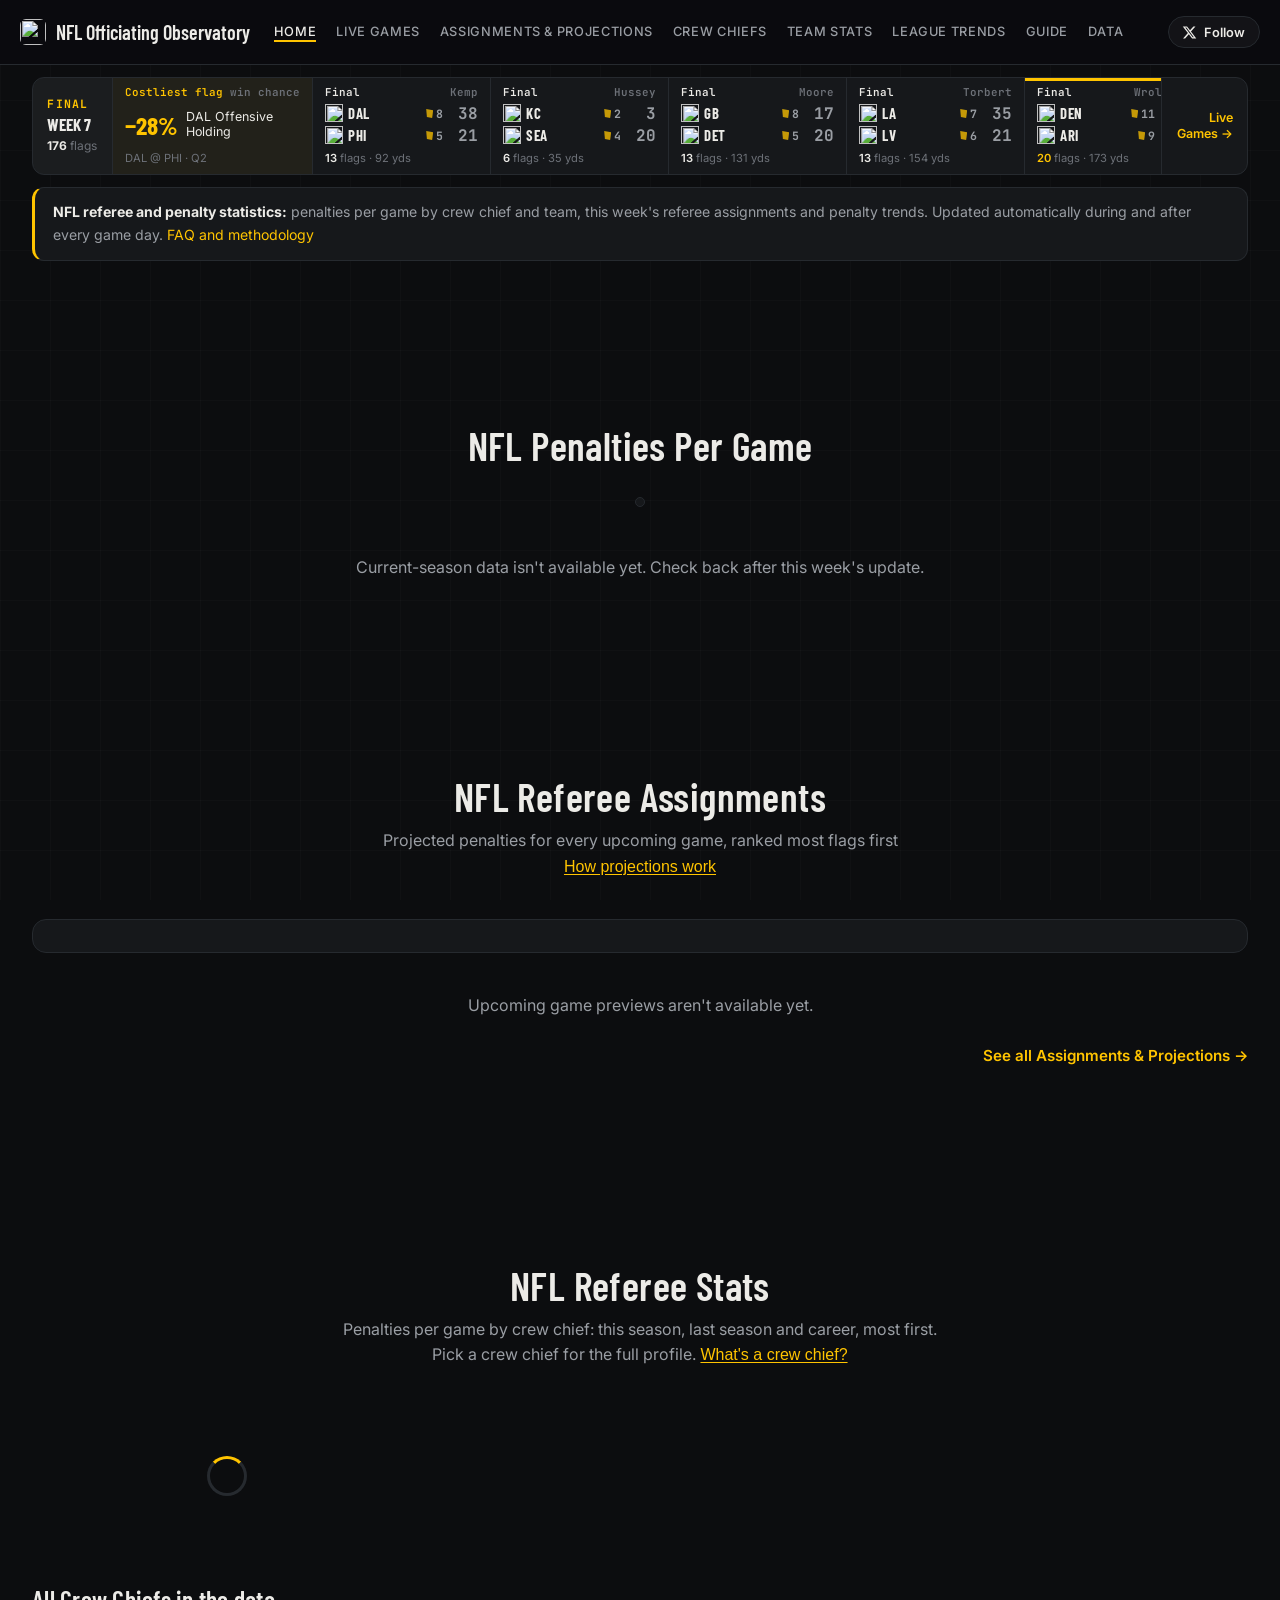
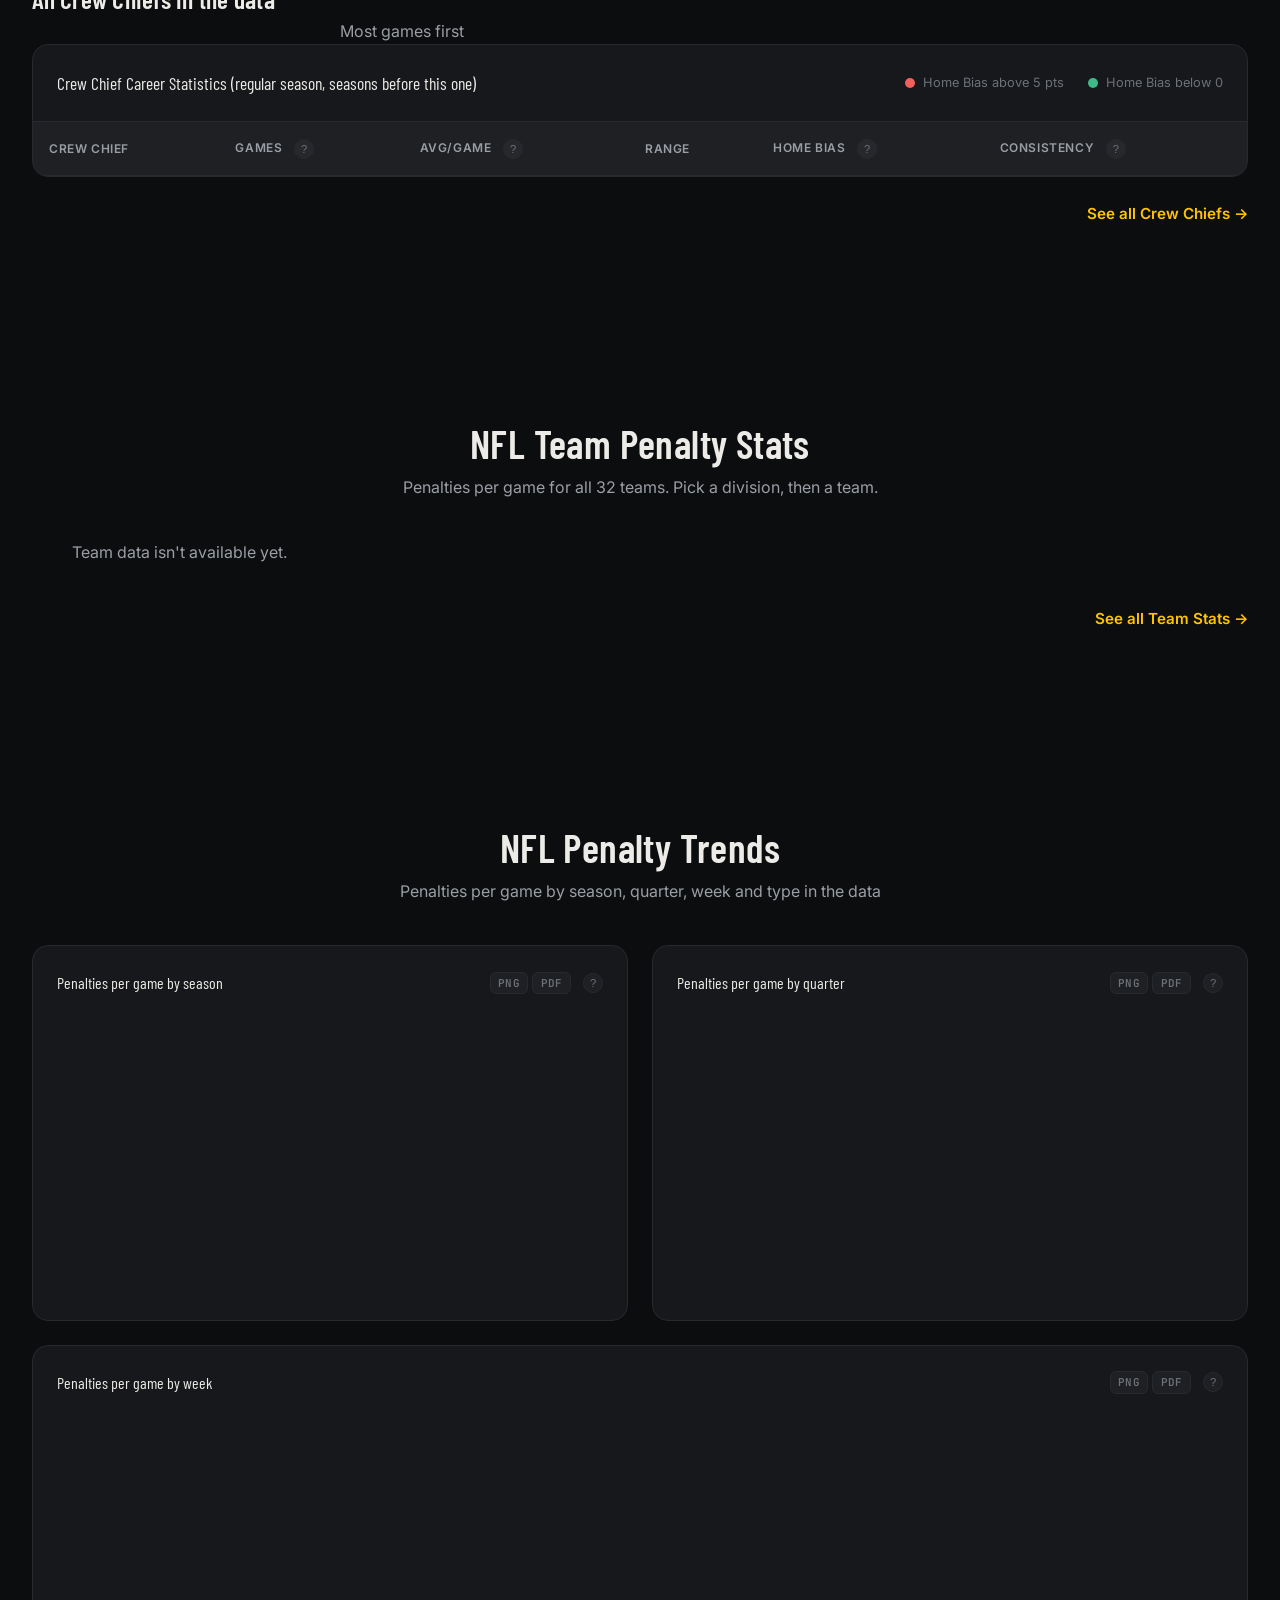
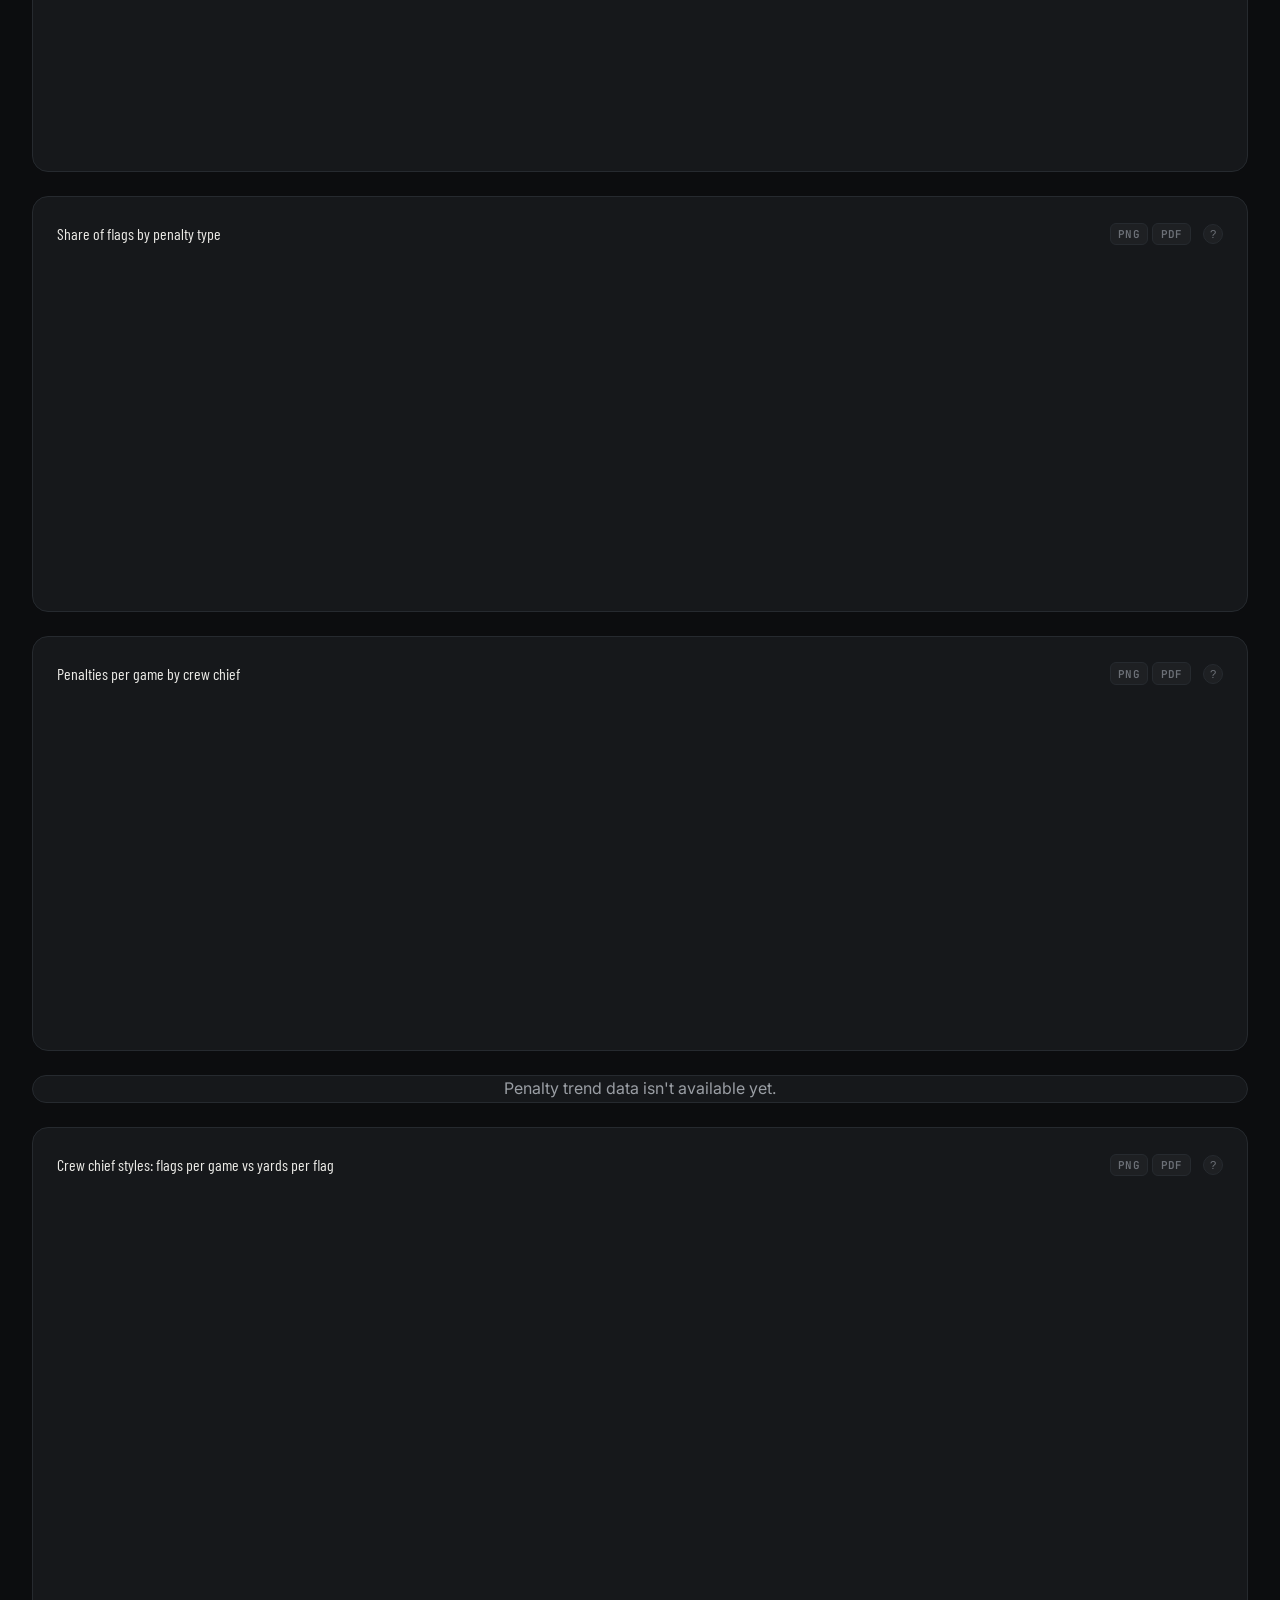
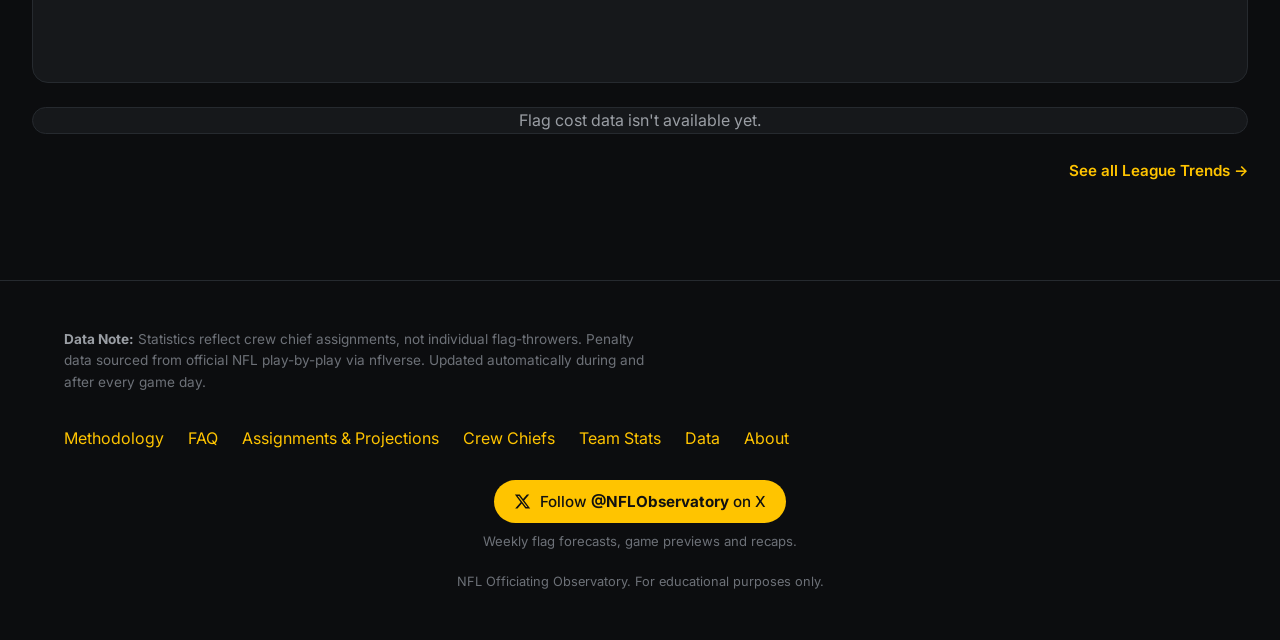
==== commit b21a525f: "/team/ shows its home section: ranking, then divisions and team cards (#168) /team/ is now a superse" ====
--- a/frontend/index.html
+++ b/frontend/index.html
@@ -38,6 +38,14 @@
     <!-- Styles -->
     <link rel="stylesheet" href="css/styles.css">
     <link rel="stylesheet" href="css/static.css">
+
+    <!-- Analytics: written by scripts/sync_nav.py from scripts/site_analytics.py (#165); don't edit by hand -->
+    <!-- analytics:start -->
+    <script>window.track = window.track || function (n, p, o) { (window.__trackQ = window.__trackQ || []).push([n, p, o]); };</script>
+    <script src="https://cdn.jsdelivr.net/npm/posthog-js@1.438.12/dist/array.no-external.js" integrity="sha384-+Lkmn19DYonVgUwLkn6wB27C9VRu21N4rIsR+Y5JGqhmp6JLZKAzUV0uUwgMMdiY" crossorigin="anonymous" defer></script>
+    <script src="/js/track.js" defer></script>
+    <script defer src='https://static.cloudflareinsights.com/beacon.min.js' data-cf-beacon='{"token": "77bd1d7e32bb4f60ad87189467fae090"}'></script>
+    <!-- analytics:end -->
 </head>
 <body>
     <!-- Site menu: written by scripts/sync_nav.py from scripts/site_nav.py (#153); don't edit by hand -->
@@ -238,7 +246,7 @@
         <div class="container">
             <div class="section-header fade-in">
                 <h2 class="section-title">NFL Team Penalty Stats <span data-season></span></h2>
-                <p class="section-subtitle" id="teamsSubtitle">Penalties per game for all 32 teams. Pick a division, then a team.</p>
+                <p class="section-subtitle">Penalties per game for all 32 teams. Pick a division, then a team.</p>
             </div>
             <div class="division-grid" id="divisionGrid">
                 <!-- SEO:DIVISIONS --><div class="loading"><div class="spinner"></div></div><!-- /SEO:DIVISIONS -->
@@ -408,9 +416,5 @@
     <!-- Main Application Script -->
     <script src="js/app.js"></script>
     <script src="js/livestrip.js" defer></script>
-
-    <!-- Cloudflare Web Analytics (cookieless; token is public by design) -->
-    <script type='module' src='https://static.cloudflareinsights.com/beacon.min.js' data-cf-beacon='{"token": "77bd1d7e32bb4f60ad87189467fae090"}'></script>
-    <!-- End Cloudflare Web Analytics -->
 </body>
 </html>
--- a/frontend/css/static.css
+++ b/frontend/css/static.css
@@ -10,11 +10,14 @@
 .st-main .section-subtitle { text-align: left; max-width: none; margin: -0.4rem 0 1rem; }   /* under the H1 (#158) */
 .st-main h1.section-title { text-align: left; margin: 0.3rem 0 1rem; font-size: clamp(2rem, 4.2vw, 3.1rem); line-height: 1.05; }
 .st-main .section-number { text-align: left; }
-.st-main h2 { font: 700 1.5rem var(--font-display); text-transform: uppercase; letter-spacing: 0.01em; color: var(--text-primary); margin: 2.2rem 0 0.8rem; }
-.st-main h3 { font: 600 1.05rem var(--font-body); color: var(--text-primary); margin: 1.4rem 0 0.4rem; }
-.st-main p, .st-main li, .st-main dd { color: var(--text-secondary); line-height: 1.65; font-size: 0.98rem; }
-.st-main a { color: var(--accent); }
-.st-main strong { color: var(--text-primary); }
+/* Full pages (#166): the home page's blocks inside .st-app keep their home-page styles,
+   so the page text rules below skip them */
+.st-main h2:not(.st-app *) { font: 700 1.5rem var(--font-display); text-transform: uppercase; letter-spacing: 0.01em; color: var(--text-primary); margin: 2.2rem 0 0.8rem; }
+.st-main h3:not(.st-app *) { font: 600 1.05rem var(--font-body); color: var(--text-primary); margin: 1.4rem 0 0.4rem; }
+.st-main :is(p, li, dd):not(.st-app *) { color: var(--text-secondary); line-height: 1.65; font-size: 0.98rem; }
+.st-main a:not(.st-app *) { color: var(--accent); }
+.st-main strong:not(.st-app *) { color: var(--text-primary); }
+.st-app { margin: 0 0 2rem; }
 .st-crumbs { font: 500 0.78rem var(--font-mono); color: var(--text-muted); margin-bottom: 1rem; }
 .st-crumbs a { color: var(--text-secondary); text-decoration: none; } .st-crumbs span { color: var(--text-muted); }
 .st-tldr { display: grid; grid-template-columns: auto 1fr; gap: 1rem; align-items: start; background: var(--bg-card); border: 1px solid var(--border-subtle);
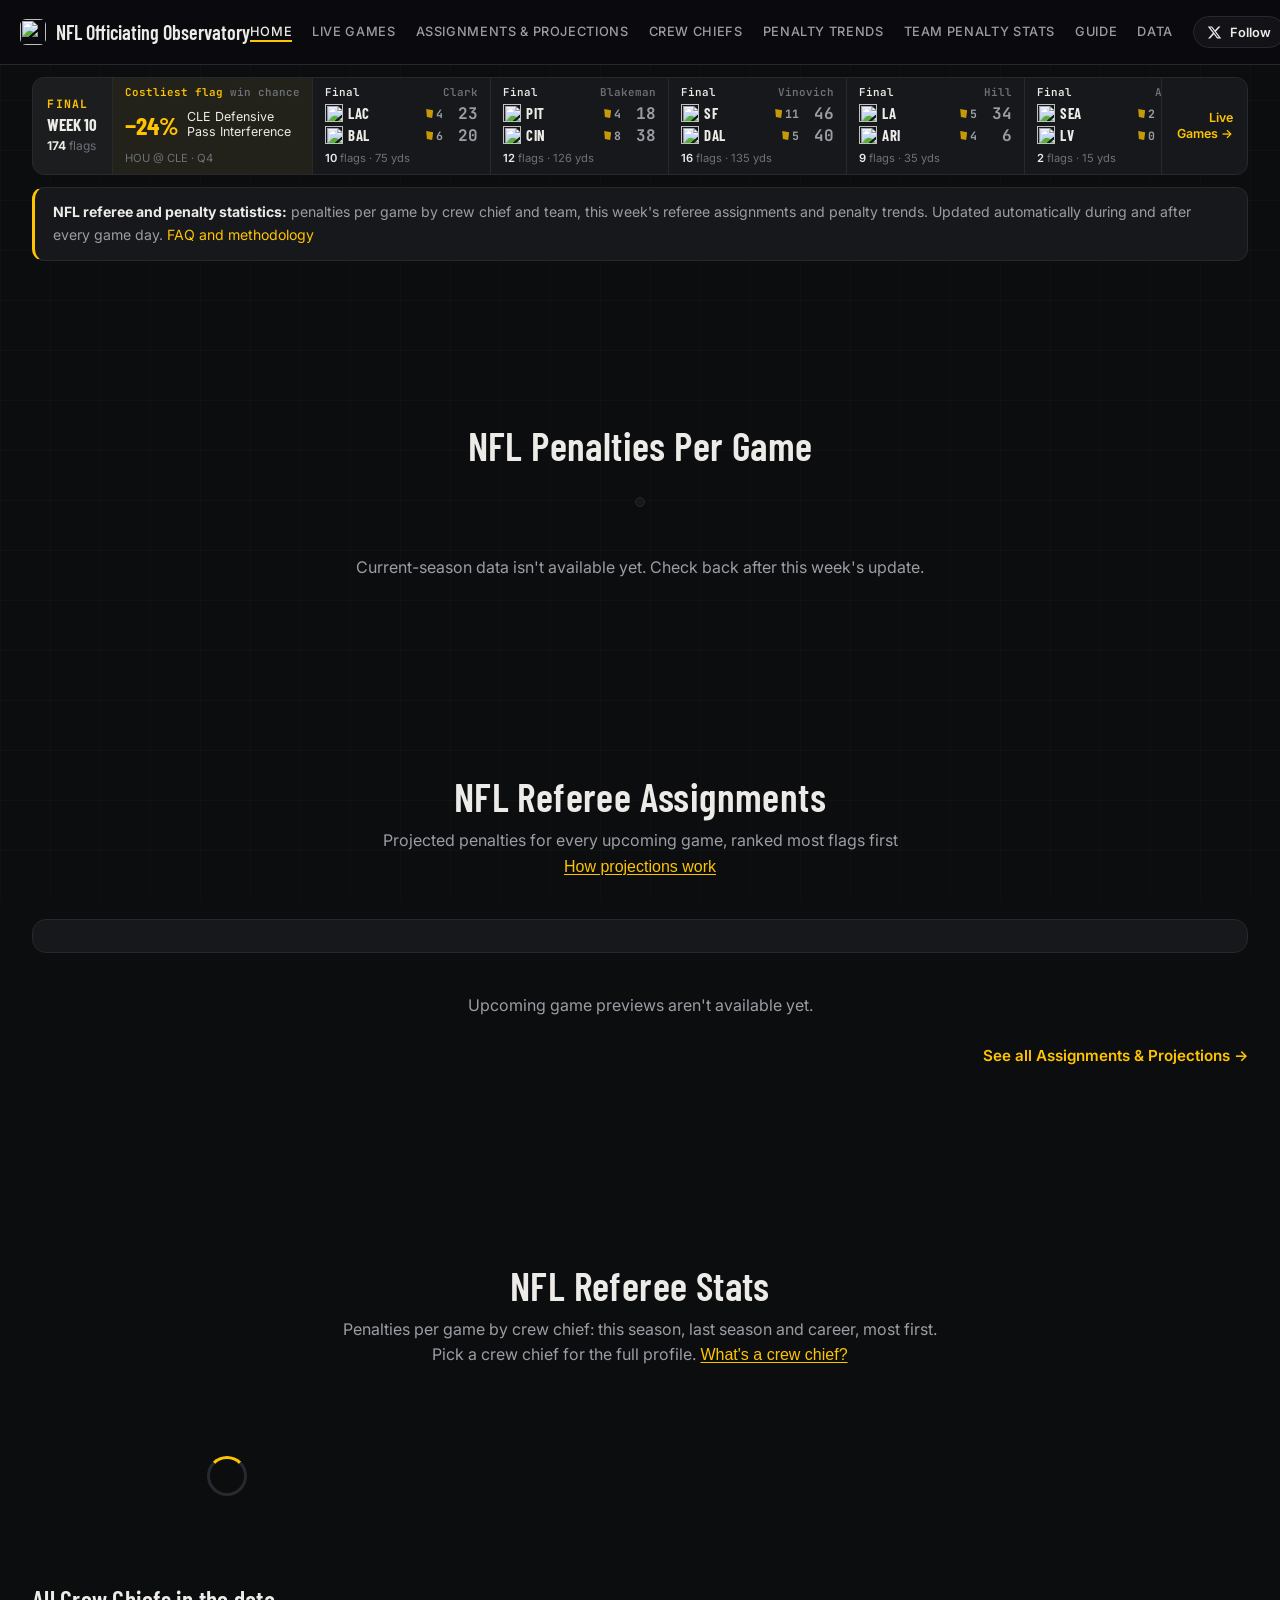
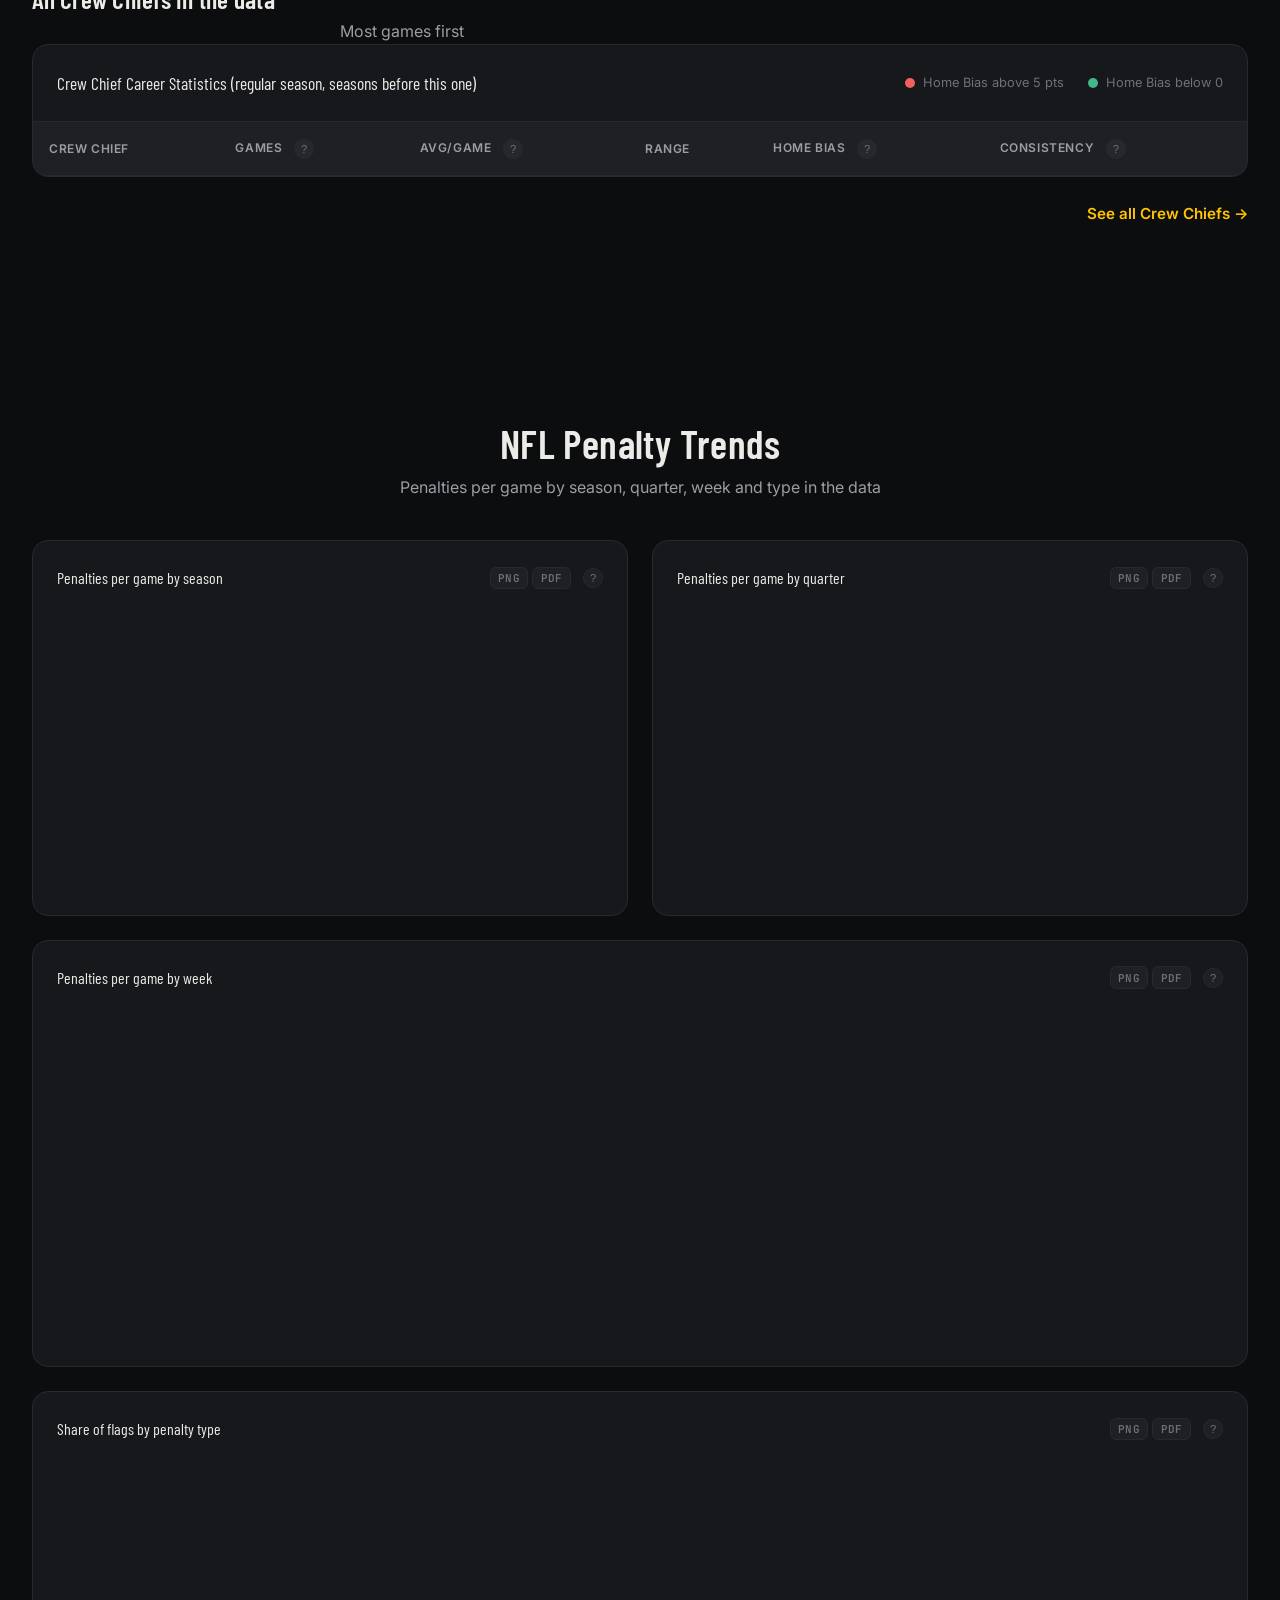
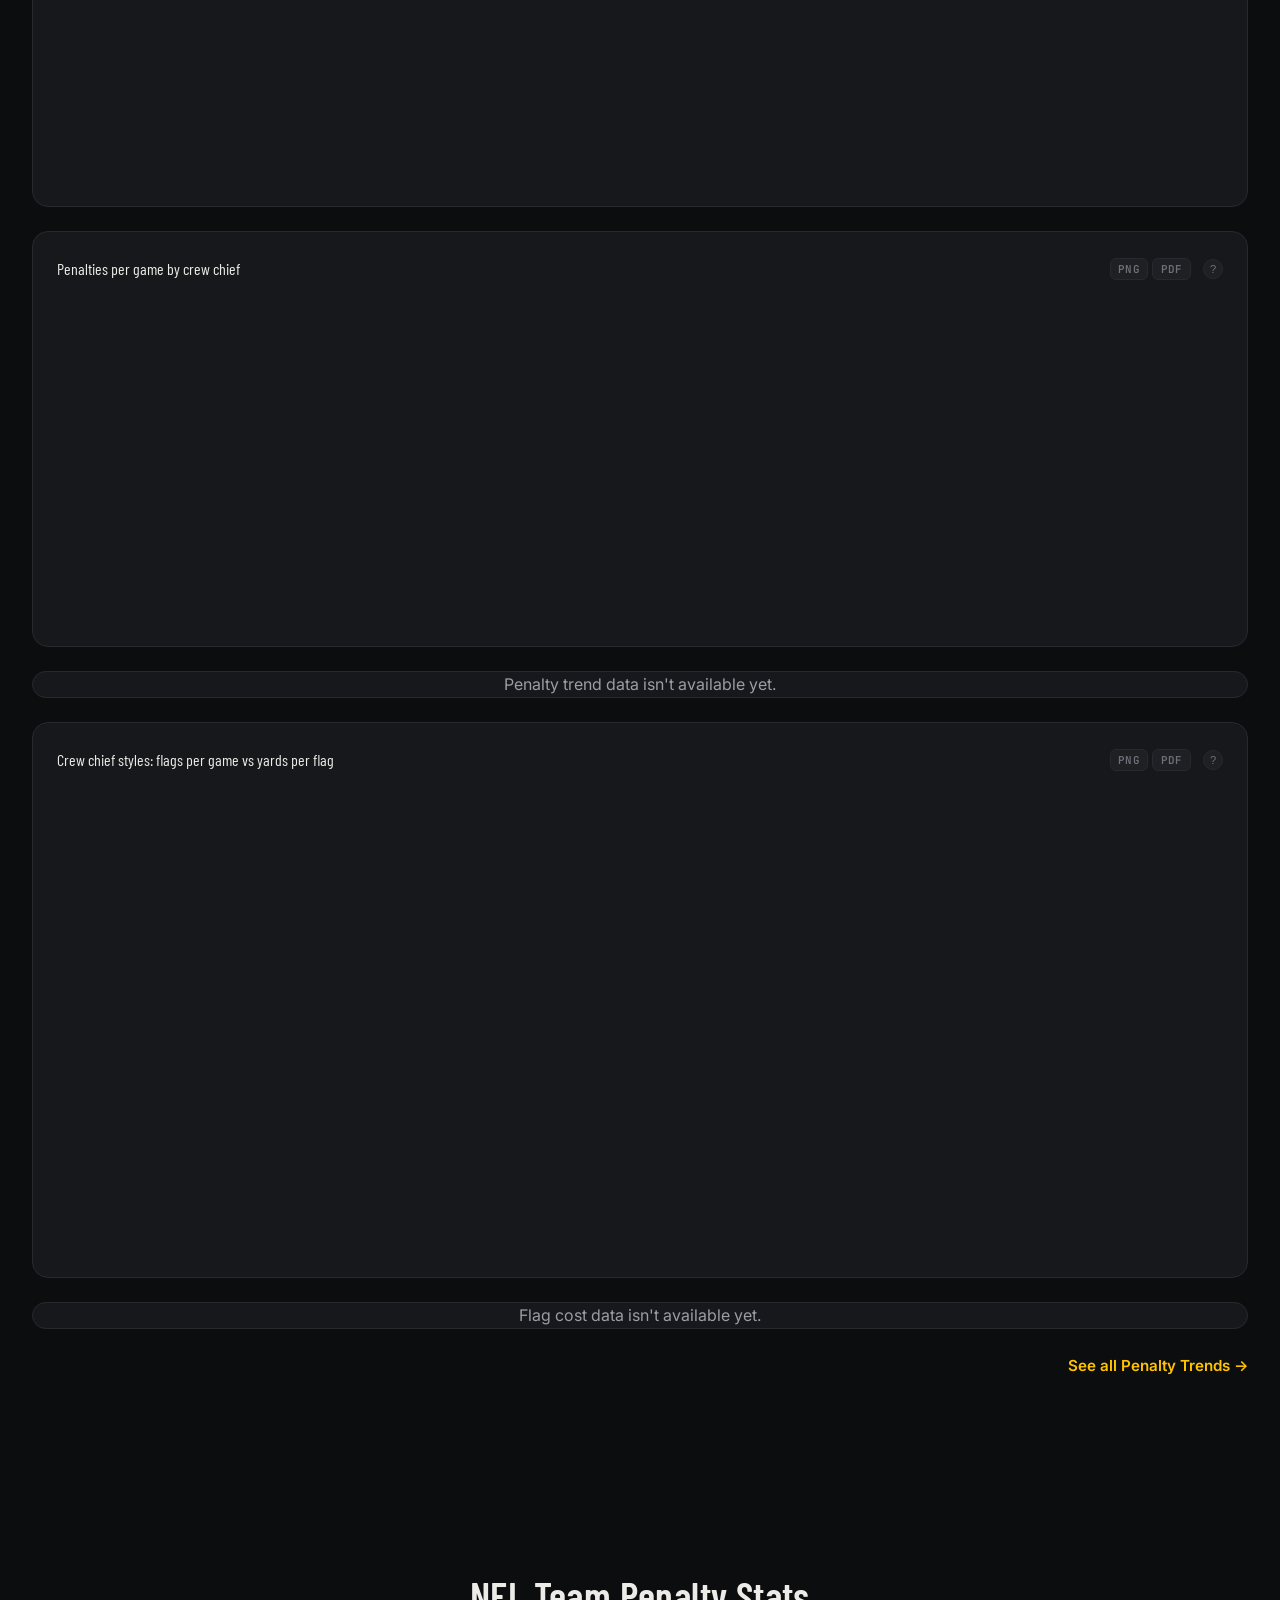
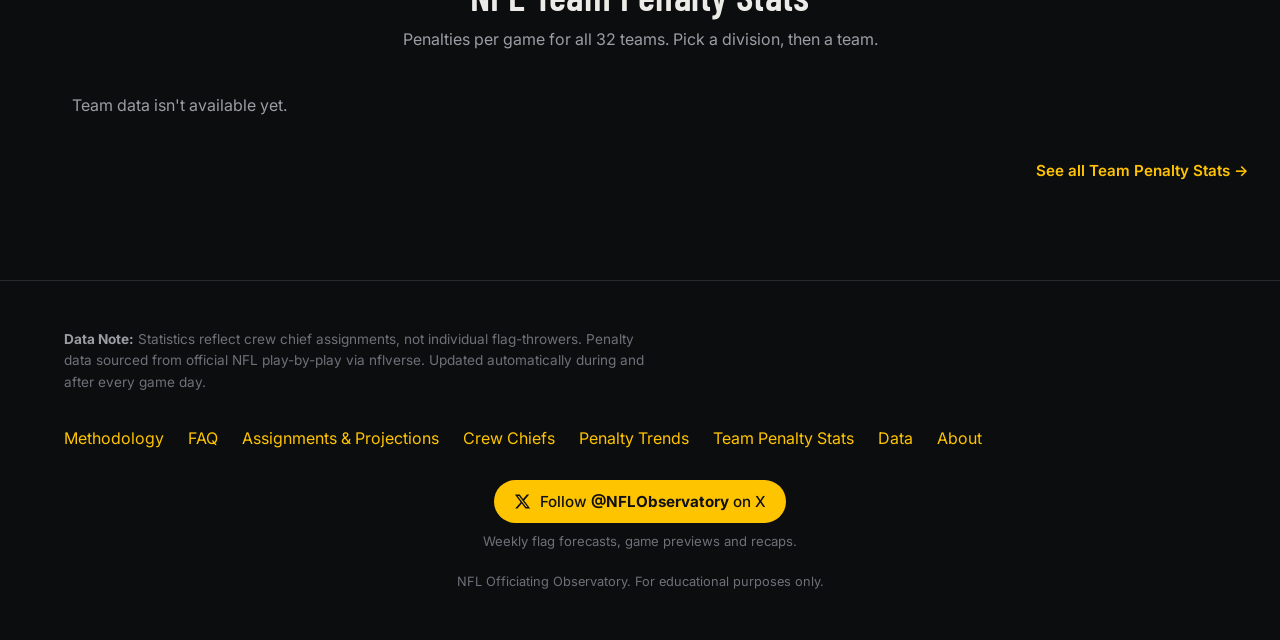
==== commit b29815d5: "Penalty Trends before Team Penalty Stats: new order and names (#191) Ty (2026-11-18): League Trends " ====
--- a/frontend/index.html
+++ b/frontend/index.html
@@ -53,7 +53,7 @@
     <nav class="site-nav" id="siteNav" aria-label="Site" data-kickoffs="">
         <a class="logo" href="/"><img src="/favicon.svg" alt="" class="logo-mark">NFL Officiating Observatory</a>
         <button class="nav-toggle" id="navToggle" type="button" aria-label="Open menu" aria-expanded="false" aria-controls="navLinks"><span></span><span></span><span></span><span class="toggle-dot" aria-hidden="true"></span></button>
-        <div class="nav-links" id="navLinks"><a href="/" aria-current="page">Home</a><a href="/gameday/" class="nav-live"><span class="live-dot" aria-hidden="true"></span>Live Games<span class="sr-only live-sr" hidden>, games in progress</span></a><a href="/#previews">Assignments &amp; Projections</a><a href="/#referees">Crew Chiefs</a><a href="/#teams">Team Stats</a><a href="/#trends">League Trends</a><a href="/guide/">Guide</a><a href="/dataset/">Data</a></div>
+        <div class="nav-links" id="navLinks"><a href="/" aria-current="page">Home</a><a href="/gameday/" class="nav-live"><span class="live-dot" aria-hidden="true"></span>Live Games<span class="sr-only live-sr" hidden>, games in progress</span></a><a href="/#previews">Assignments &amp; Projections</a><a href="/#referees">Crew Chiefs</a><a href="/#trends">Penalty Trends</a><a href="/#teams">Team Penalty Stats</a><a href="/guide/">Guide</a><a href="/dataset/">Data</a></div>
         <a class="nav-x" href="https://x.com/NFLObservatory" target="_blank" rel="noopener" aria-label="Follow @NFLObservatory on X" title="Follow @NFLObservatory on X"><svg class="x-logo" viewBox="0 0 24 24" aria-hidden="true"><path fill="currentColor" d="M18.244 2.25h3.308l-7.227 8.26 8.502 11.24H16.17l-5.214-6.817L4.99 21.75H1.68l7.73-8.835L1.254 2.25H8.08l4.713 6.231zm-1.161 17.52h1.833L7.084 4.126H5.117z"/></svg><span>Follow</span></a>
     </nav>
     <script>(() => {
@@ -104,7 +104,7 @@
         <p class="tldr-text"><strong>NFL referee and penalty statistics:</strong> penalties per game by crew chief and team, this week's referee assignments and penalty trends. Updated automatically during and after every game day. <a href="/guide/">FAQ and methodology</a></p>
         <!-- /SEO:SUMMARY -->
     </div>
-    <noscript><div class="container"><p>This dashboard needs JavaScript. Plain-text versions: <a href="/assignments/">Assignments &amp; Projections</a>, <a href="/crew/">Crew Chiefs</a>, <a href="/team/">Team Stats</a>, <a href="/trends/">League Trends</a>, <a href="/guide/">guide and FAQ</a>, <a href="/dataset/">data downloads</a>.</p></div></noscript>
+    <noscript><div class="container"><p>This dashboard needs JavaScript. Plain-text versions: <a href="/assignments/">Assignments &amp; Projections</a>, <a href="/crew/">Crew Chiefs</a>, <a href="/trends/">Penalty Trends</a>, <a href="/team/">Team Penalty Stats</a>, <a href="/guide/">guide and FAQ</a>, <a href="/dataset/">data downloads</a>.</p></div></noscript>
 
     <!-- This Season Section -->
     <section id="season">
@@ -241,7 +241,104 @@
         </div>
     </section>
 
-    <!-- Team Stats Section -->
+    <!-- Penalty Trends Section -->
+    <section id="trends">
+        <div class="container">
+            <div class="section-header fade-in">
+                <h2 class="section-title">NFL Penalty Trends</h2>
+                <p class="section-subtitle">Penalties per game by season, quarter, week and type <span data-window="dataStart">in the data</span></p>
+            </div>
+            
+            <div class="charts-grid fade-in">
+                <div class="chart-container" id="seasonChartBox">
+                    <div class="chart-header">
+                        <div class="chart-title">Penalties per game by season</div>
+                        <button class="info-trigger-small" onclick="openExplainer('season-trend')">?</button>
+                    </div>
+                    <p class="chart-sub" id="seasonChartSub"></p>
+                    <div class="chart-wrapper">
+                        <canvas id="seasonChart"></canvas>
+                    </div>
+                </div>
+
+                <div class="chart-container" id="quarterChartBox">
+                    <div class="chart-header">
+                        <div class="chart-title">Penalties per game by quarter</div>
+                        <button class="info-trigger-small" onclick="openExplainer('quarter-penalties')">?</button>
+                    </div>
+                    <p class="chart-sub" id="quarterChartSub"></p>
+                    <div class="chart-controls" id="quarterControls"></div>
+                    <div class="chart-wrapper">
+                        <canvas id="quarterChart"></canvas>
+                    </div>
+                </div>
+
+                <div class="chart-container chart-wide" id="weekChartBox">
+                    <div class="chart-header">
+                        <div class="chart-title">Penalties per game by week</div>
+                        <button class="info-trigger-small" onclick="openExplainer('week-of-season')">?</button>
+                    </div>
+                    <p class="week-takeaway" id="weekTakeaway"></p>
+                    <div class="week-chips" id="weekChips" role="group" aria-label="Seasons shown"></div>
+                    <div class="chart-wrapper">
+                        <canvas id="weekChart"></canvas>
+                    </div>
+                    <div class="week-foot">
+                        <span id="weekNote" class="modal-muted"></span>
+                    </div>
+                </div>
+                
+                <div class="chart-container chart-wide" id="typeChartBox">
+                    <div class="chart-header">
+                        <div class="chart-title">Share of flags by penalty type</div>
+                        <button class="info-trigger-small" onclick="openExplainer('penalty-types')">?</button>
+                    </div>
+                    <p class="chart-sub" id="typeChartSub"></p>
+                    <div class="chart-controls" id="typeControls"></div>
+                    <div class="chart-wrapper">
+                        <canvas id="typeChart"></canvas>
+                    </div>
+                </div>
+                
+                <div class="chart-container chart-wide" id="biasChartBox">
+                    <div class="chart-header">
+                        <div class="chart-title">Penalties per game by crew chief</div>
+                        <button class="info-trigger-small" onclick="openExplainer('penalties-by-ref')">?</button>
+                    </div>
+                    <p class="chart-sub" id="biasChartSub"></p>
+                    <div class="chart-controls" id="crewControls"></div>
+                    <div class="chart-wrapper">
+                        <canvas id="biasChart"></canvas>
+                    </div>
+                </div>
+            </div>
+
+            <div class="table-container type-trends" id="typeTrends">
+                <div class="loading"><div class="spinner"></div></div>
+            </div>
+
+            <div class="charts-grid style-map-grid">
+                <div class="chart-container chart-wide style-map" id="styleMapBox">
+                    <div class="chart-header">
+                        <div class="chart-title">Crew chief styles: flags per game vs yards per flag</div>
+                        <button class="info-trigger-small" onclick="openExplainer('crew-style-map')">?</button>
+                    </div>
+                    <p class="chart-sub" id="styleMapSub"></p>
+                    <div class="chart-controls" id="styleControls"></div>
+                    <div class="chart-wrapper">
+                        <canvas id="styleMap"></canvas>
+                    </div>
+                </div>
+            </div>
+
+            <div class="table-container flag-cost" id="flagCost">
+                <div class="loading"><div class="spinner"></div></div>
+            </div>
+            <p class="see-all"><a href="/trends/">See all Penalty Trends →</a></p>
+        </div>
+    </section>
+
+    <!-- Team Penalty Stats Section -->
     <section id="teams">
         <div class="container">
             <div class="section-header fade-in">
@@ -252,104 +349,7 @@
                 <!-- SEO:DIVISIONS --><div class="loading"><div class="spinner"></div></div><!-- /SEO:DIVISIONS -->
             </div>
             <div class="division-teams" id="divisionTeams"></div>
-            <p class="see-all"><a href="/team/">See all Team Stats →</a></p>
-        </div>
-    </section>
-
-    <!-- League Trends Section -->
-    <section id="trends">
-        <div class="container">
-            <div class="section-header fade-in">
-                <h2 class="section-title">NFL Penalty Trends</h2>
-                <p class="section-subtitle">Penalties per game by season, quarter, week and type <span data-window="dataStart">in the data</span></p>
-            </div>
-            
-            <div class="charts-grid fade-in">
-                <div class="chart-container">
-                    <div class="chart-header">
-                        <div class="chart-title">Penalties per game by season</div>
-                        <button class="info-trigger-small" onclick="openExplainer('season-trend')">?</button>
-                    </div>
-                    <p class="chart-sub" id="seasonChartSub"></p>
-                    <div class="chart-wrapper">
-                        <canvas id="seasonChart"></canvas>
-                    </div>
-                </div>
-
-                <div class="chart-container">
-                    <div class="chart-header">
-                        <div class="chart-title">Penalties per game by quarter</div>
-                        <button class="info-trigger-small" onclick="openExplainer('quarter-penalties')">?</button>
-                    </div>
-                    <p class="chart-sub" id="quarterChartSub"></p>
-                    <div class="chart-controls" id="quarterControls"></div>
-                    <div class="chart-wrapper">
-                        <canvas id="quarterChart"></canvas>
-                    </div>
-                </div>
-
-                <div class="chart-container chart-wide">
-                    <div class="chart-header">
-                        <div class="chart-title">Penalties per game by week</div>
-                        <button class="info-trigger-small" onclick="openExplainer('week-of-season')">?</button>
-                    </div>
-                    <p class="week-takeaway" id="weekTakeaway"></p>
-                    <div class="week-chips" id="weekChips" role="group" aria-label="Seasons shown"></div>
-                    <div class="chart-wrapper">
-                        <canvas id="weekChart"></canvas>
-                    </div>
-                    <div class="week-foot">
-                        <span id="weekNote" class="modal-muted"></span>
-                    </div>
-                </div>
-                
-                <div class="chart-container chart-wide">
-                    <div class="chart-header">
-                        <div class="chart-title">Share of flags by penalty type</div>
-                        <button class="info-trigger-small" onclick="openExplainer('penalty-types')">?</button>
-                    </div>
-                    <p class="chart-sub" id="typeChartSub"></p>
-                    <div class="chart-controls" id="typeControls"></div>
-                    <div class="chart-wrapper">
-                        <canvas id="typeChart"></canvas>
-                    </div>
-                </div>
-                
-                <div class="chart-container chart-wide">
-                    <div class="chart-header">
-                        <div class="chart-title">Penalties per game by crew chief</div>
-                        <button class="info-trigger-small" onclick="openExplainer('penalties-by-ref')">?</button>
-                    </div>
-                    <p class="chart-sub" id="biasChartSub"></p>
-                    <div class="chart-controls" id="crewControls"></div>
-                    <div class="chart-wrapper">
-                        <canvas id="biasChart"></canvas>
-                    </div>
-                </div>
-            </div>
-
-            <div class="table-container type-trends" id="typeTrends">
-                <div class="loading"><div class="spinner"></div></div>
-            </div>
-
-            <div class="charts-grid style-map-grid">
-                <div class="chart-container chart-wide style-map">
-                    <div class="chart-header">
-                        <div class="chart-title">Crew chief styles: flags per game vs yards per flag</div>
-                        <button class="info-trigger-small" onclick="openExplainer('crew-style-map')">?</button>
-                    </div>
-                    <p class="chart-sub" id="styleMapSub"></p>
-                    <div class="chart-controls" id="styleControls"></div>
-                    <div class="chart-wrapper">
-                        <canvas id="styleMap"></canvas>
-                    </div>
-                </div>
-            </div>
-
-            <div class="table-container flag-cost" id="flagCost">
-                <div class="loading"><div class="spinner"></div></div>
-            </div>
-            <p class="see-all"><a href="/trends/">See all League Trends →</a></p>
+            <p class="see-all"><a href="/team/">See all Team Penalty Stats →</a></p>
         </div>
     </section>
 
@@ -366,7 +366,8 @@
                     <a href="/guide/">FAQ</a>
                     <a href="/assignments/">Assignments &amp; Projections</a>
                     <a href="/crew/">Crew Chiefs</a>
-                    <a href="/team/">Team Stats</a>
+                    <a href="/trends/">Penalty Trends</a>
+                    <a href="/team/">Team Penalty Stats</a>
                     <a href="/dataset/">Data</a>
                     <a href="/guide/#about">About</a>
                 </div>
--- a/frontend/css/styles.css
+++ b/frontend/css/styles.css
@@ -1805,7 +1805,7 @@
     .sb-cell { padding: 0.8rem; }
 }
 
-/* Penalty type trends (League Trends) */
+/* Penalty type trends (Penalty Trends) */
 .type-trends { margin-top: var(--gap-md); }
 .tt-head { flex-wrap: wrap; gap: 0.75rem; align-items: center; }
 .tt-sub { font-size: 0.8rem; color: var(--text-muted); margin-top: 0.2rem; }
@@ -1946,7 +1946,7 @@
 .pop-menu button.sel { color: var(--accent); }
 .pop-meta { font: 500 0.72rem var(--font-mono); color: var(--text-muted); }
 
-/* League Trends: context line under each chart title + chart controls */
+/* Penalty Trends: context line under each chart title + chart controls */
 .chart-sub { font-size: 0.82rem; color: var(--text-secondary); line-height: 1.5; margin: -0.35rem 0 0.6rem; }
 .chart-sub strong { color: var(--text-primary); }
 .chart-sub strong.y { color: var(--accent); }
@@ -2004,7 +2004,7 @@
 .style-map .chart-wrapper { height: 460px; }
 @media (max-width: 640px) { .cs-row { grid-template-columns: 120px 1fr 46px; } .style-map .chart-wrapper { height: 380px; } }
 
-/* Even spacing between League Trends blocks */
+/* Even spacing between Penalty Trends blocks */
 .style-map-grid { margin-top: var(--gap-md); }
 
 /* Crew style tabs, metrics and year comparison */
--- a/frontend/css/static.css
+++ b/frontend/css/static.css
@@ -11,12 +11,13 @@
 .st-main h1.section-title { text-align: left; margin: 0.3rem 0 1rem; font-size: clamp(2rem, 4.2vw, 3.1rem); line-height: 1.05; }
 .st-main .section-number { text-align: left; }
 /* Full pages (#166): the home page's blocks inside .st-app keep their home-page styles,
-   so the page text rules below skip them */
-.st-main h2:not(.st-app *) { font: 700 1.5rem var(--font-display); text-transform: uppercase; letter-spacing: 0.01em; color: var(--text-primary); margin: 2.2rem 0 0.8rem; }
-.st-main h3:not(.st-app *) { font: 600 1.05rem var(--font-body); color: var(--text-primary); margin: 1.4rem 0 0.4rem; }
-.st-main :is(p, li, dd):not(.st-app *) { color: var(--text-secondary); line-height: 1.65; font-size: 0.98rem; }
-.st-main a:not(.st-app *) { color: var(--accent); }
-.st-main strong:not(.st-app *) { color: var(--text-primary); }
+   so the page text rules below skip them. :where() adds no specificity, so later rules
+   (.st-tldr p, .st-crumbs a, ...) still win as before (#168) */
+.st-main h2:where(:not(.st-app *)) { font: 700 1.5rem var(--font-display); text-transform: uppercase; letter-spacing: 0.01em; color: var(--text-primary); margin: 2.2rem 0 0.8rem; }
+.st-main h3:where(:not(.st-app *)) { font: 600 1.05rem var(--font-body); color: var(--text-primary); margin: 1.4rem 0 0.4rem; }
+.st-main :is(p, li, dd):where(:not(.st-app *)) { color: var(--text-secondary); line-height: 1.65; font-size: 0.98rem; }
+.st-main a:where(:not(.st-app *)) { color: var(--accent); }
+.st-main strong:where(:not(.st-app *)) { color: var(--text-primary); }
 .st-app { margin: 0 0 2rem; }
 .st-crumbs { font: 500 0.78rem var(--font-mono); color: var(--text-muted); margin-bottom: 1rem; }
 .st-crumbs a { color: var(--text-secondary); text-decoration: none; } .st-crumbs span { color: var(--text-muted); }
